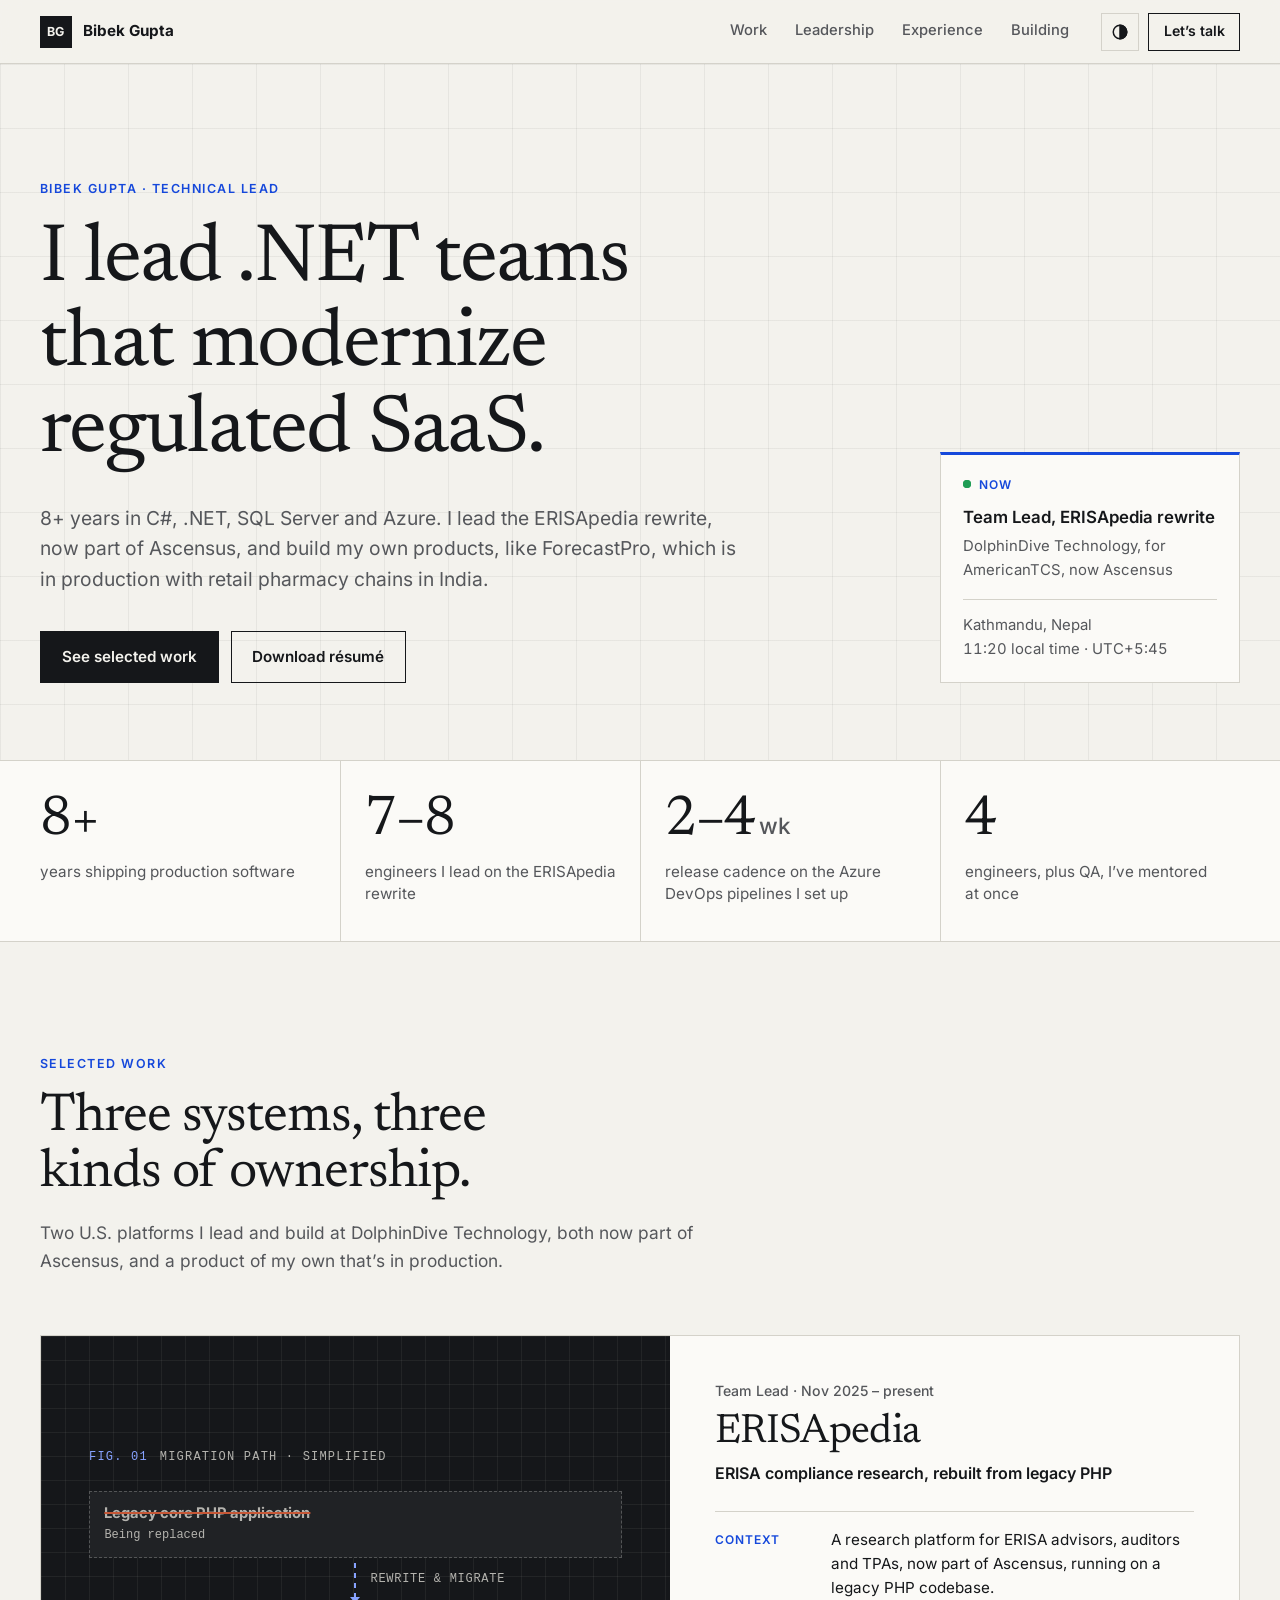
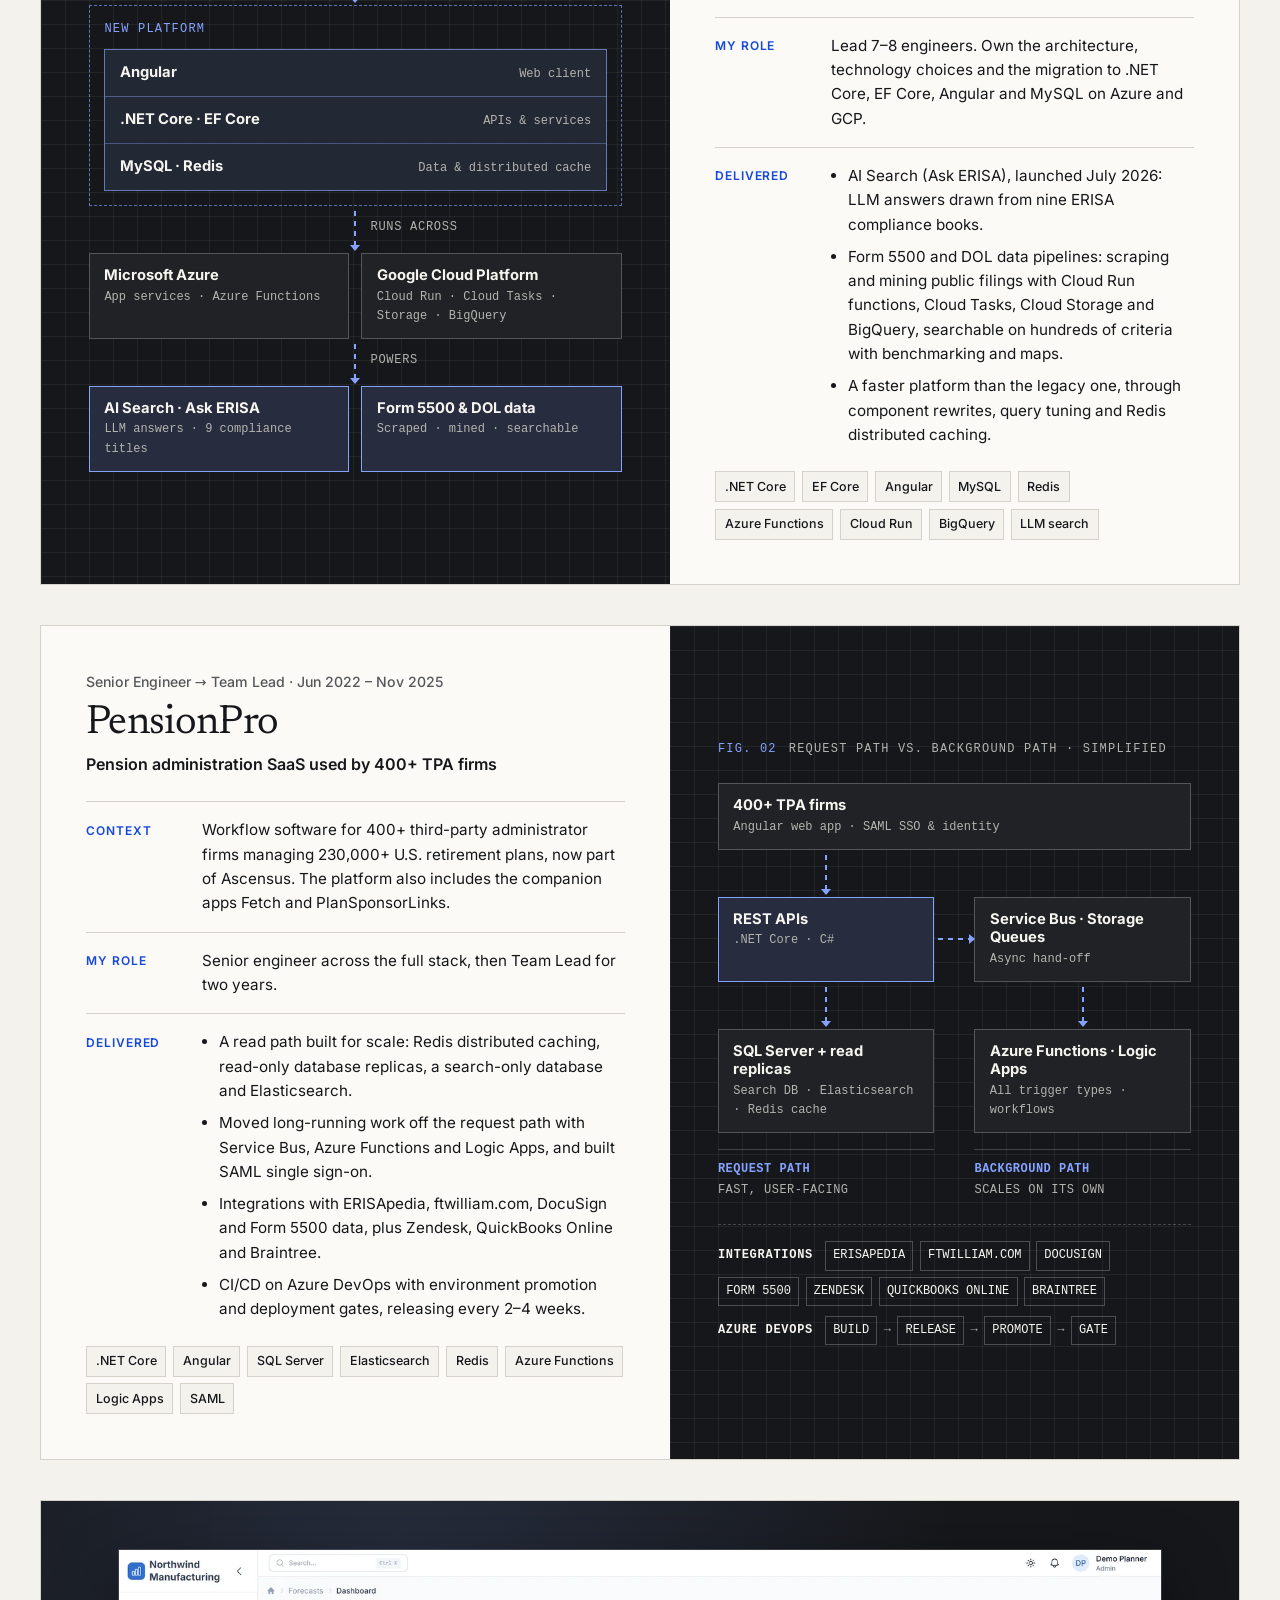
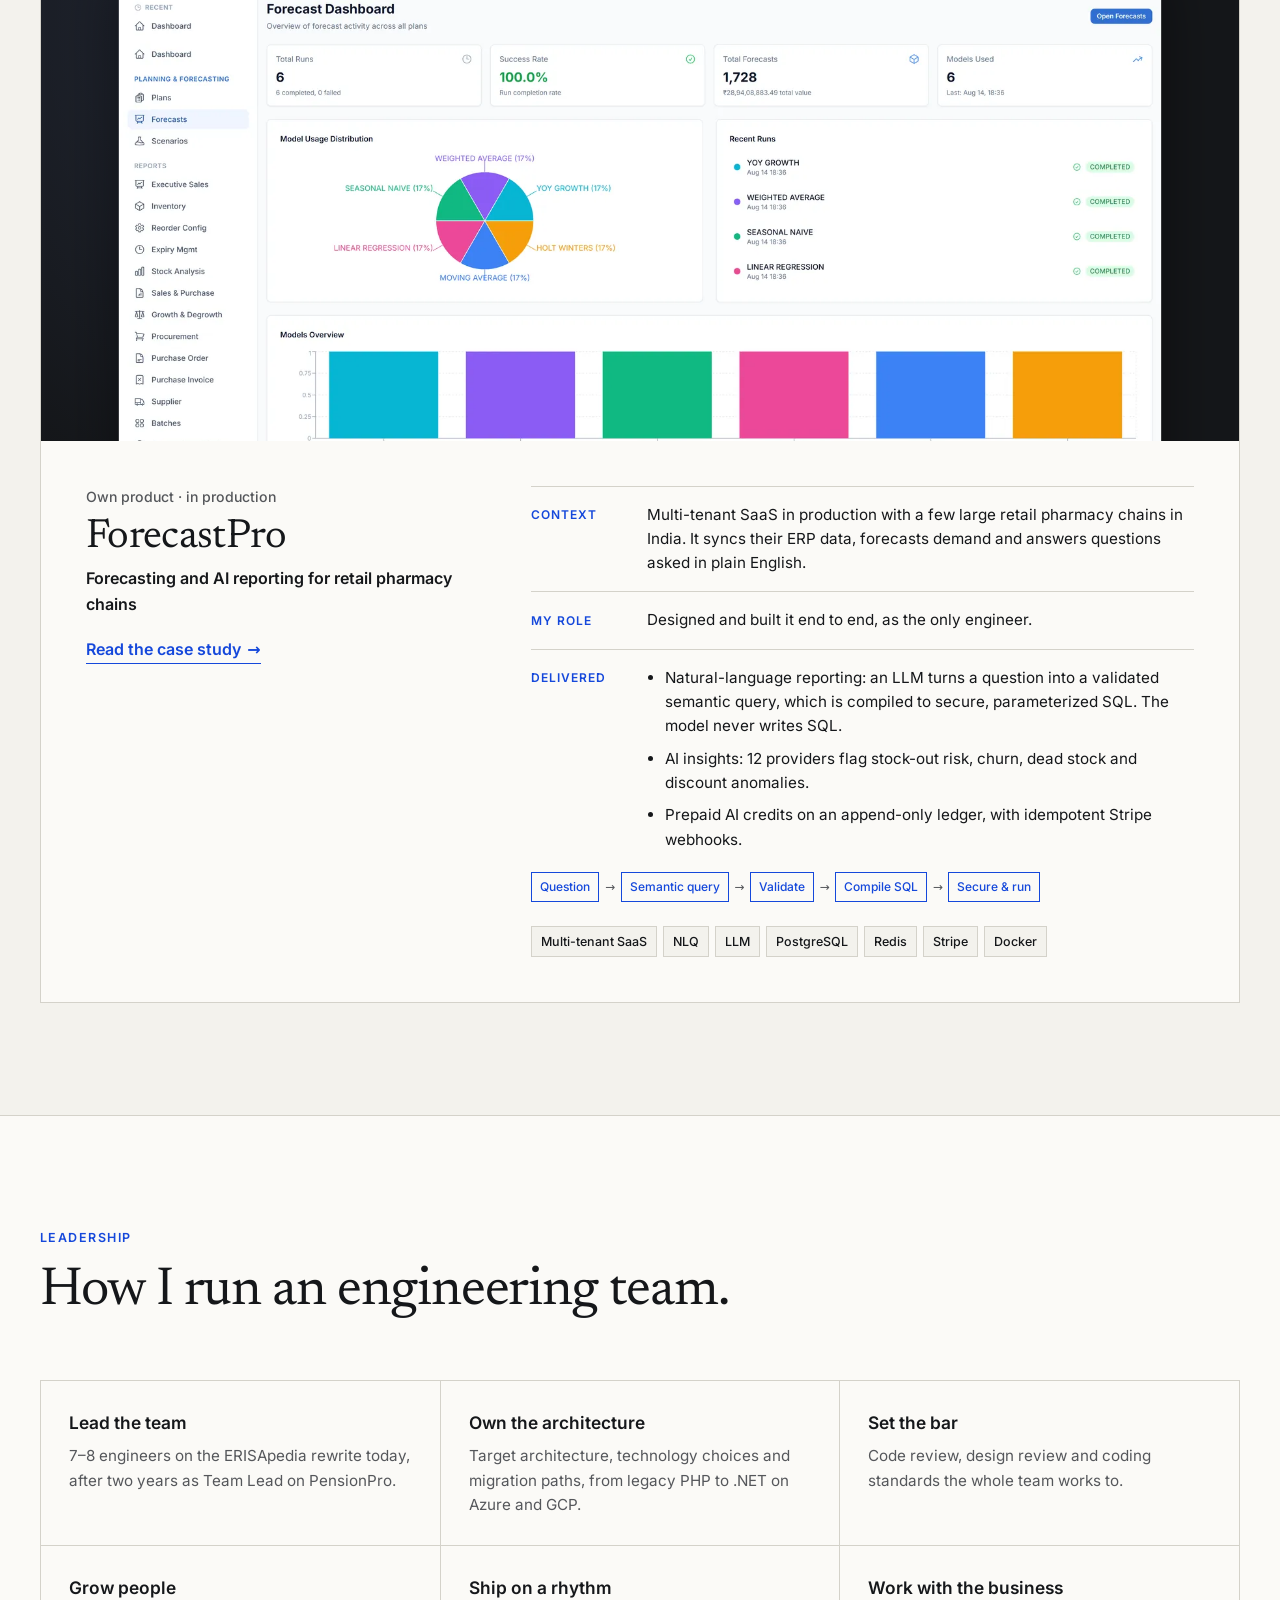
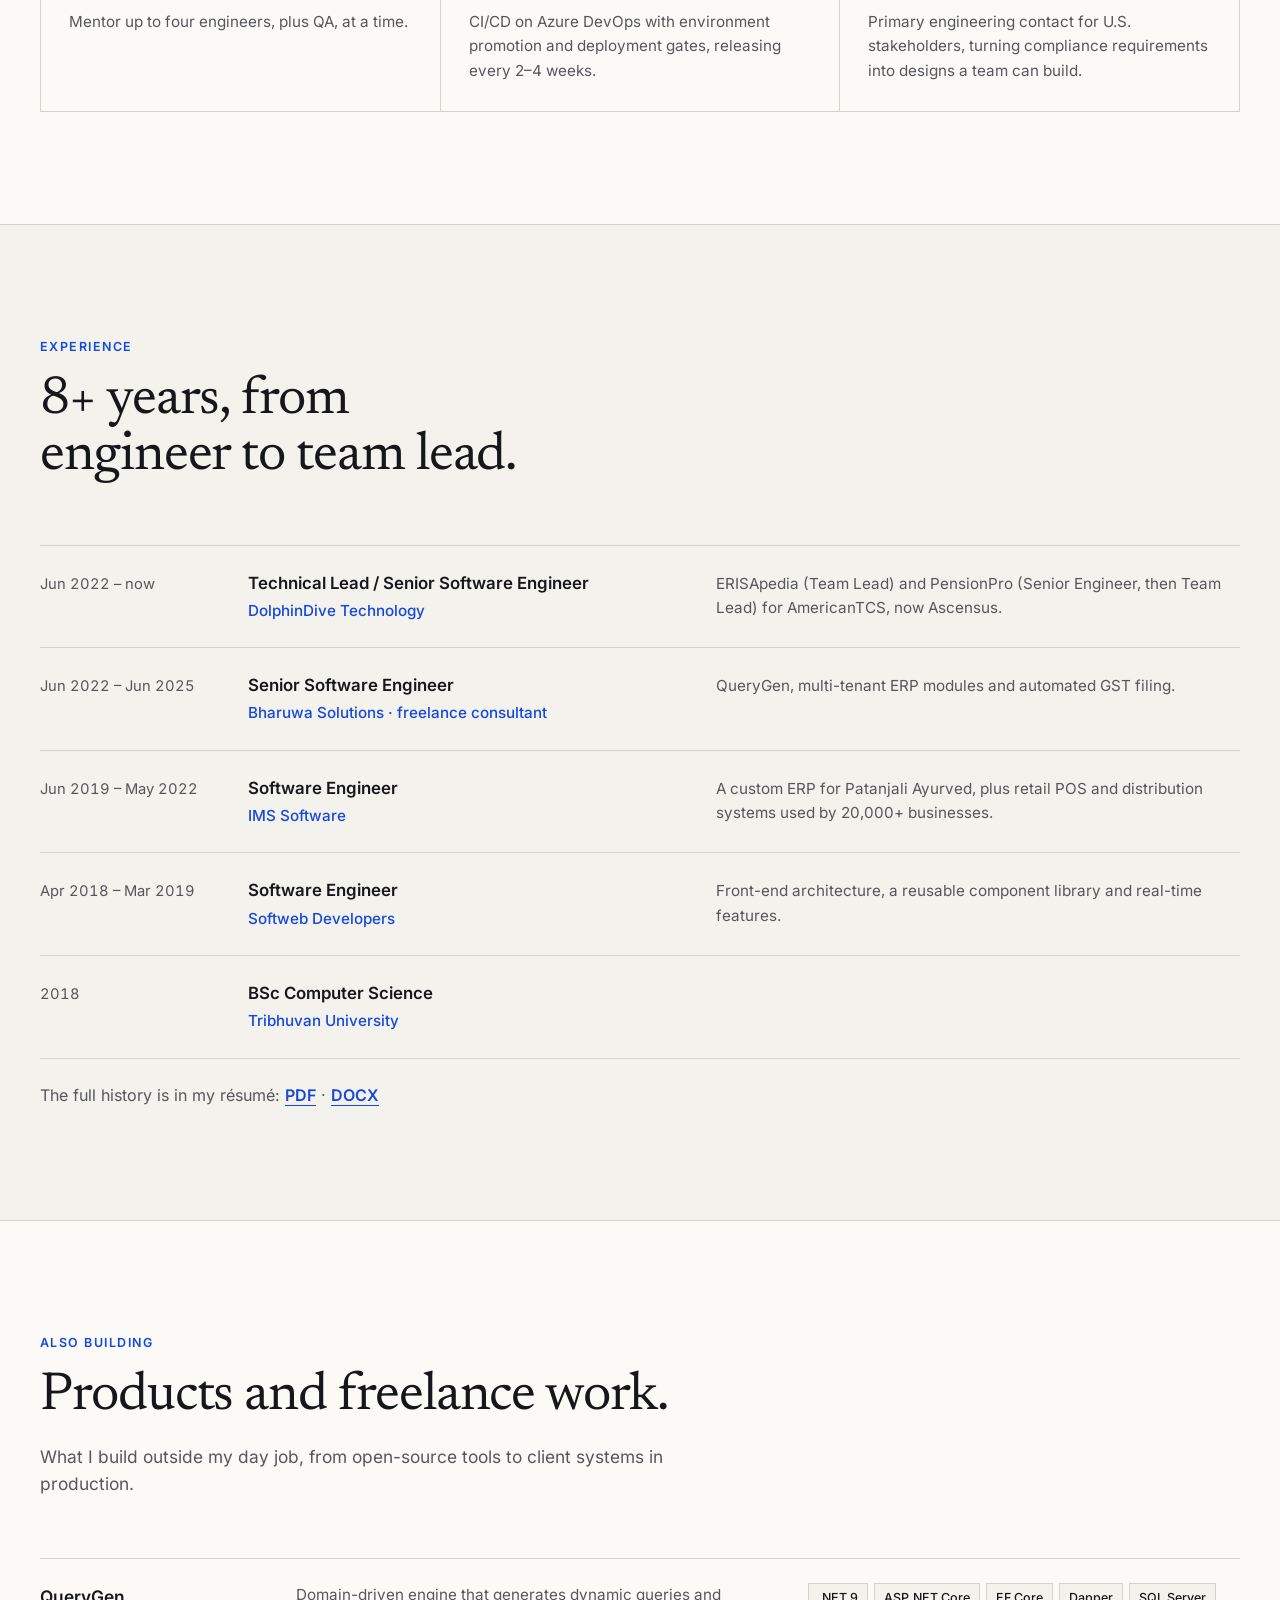
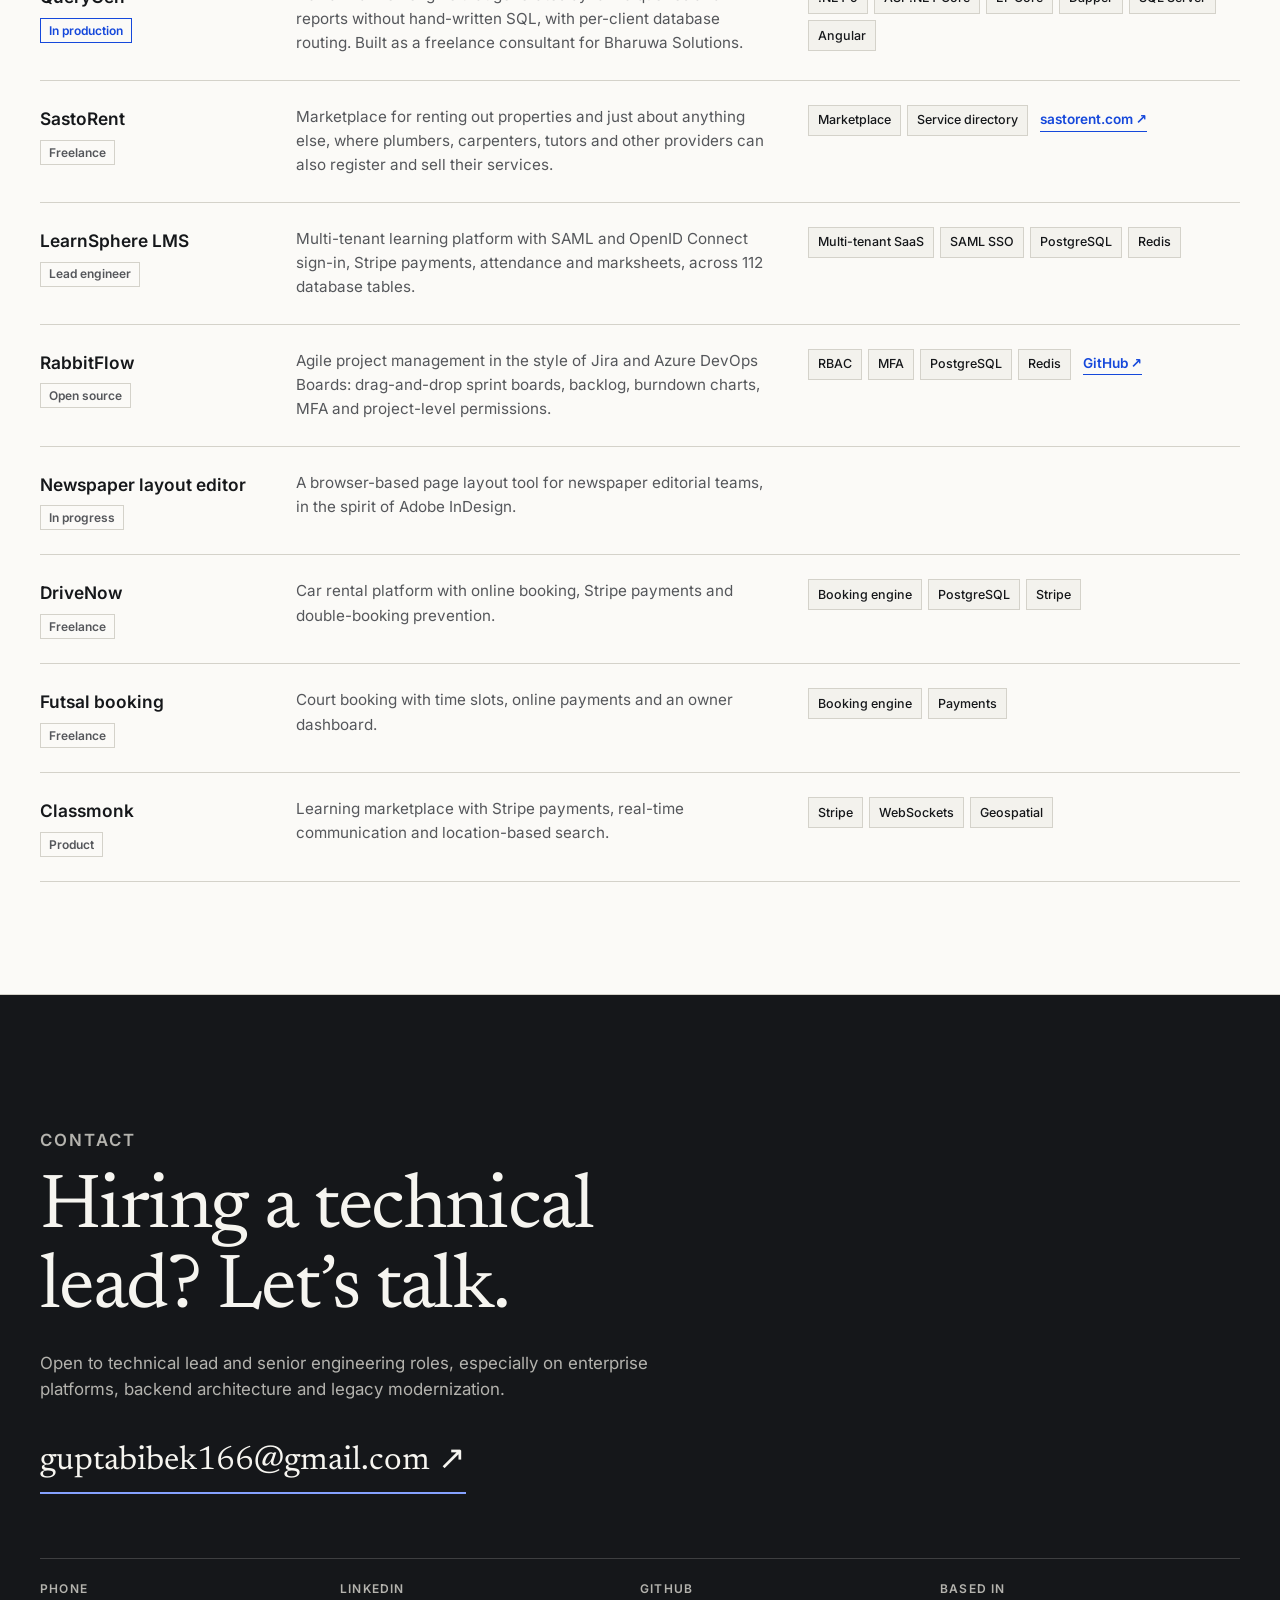
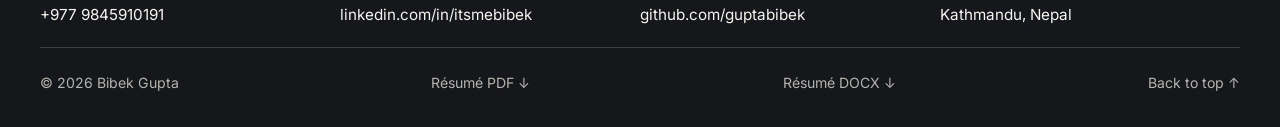
==== index.html @ 9318e05f "Add ERISApedia data pipelines and PensionPro scaling details - ERISApedia: Form 5500 and DOL data sc" ====
<!doctype html>
<html lang="en">
<head>
  <meta charset="utf-8">
  <meta name="viewport" content="width=device-width,initial-scale=1">
  <meta name="theme-color" content="#f3f2ed" media="(prefers-color-scheme: light)">
  <meta name="theme-color" content="#0f1114" media="(prefers-color-scheme: dark)">
  <title>Bibek Gupta — Technical Lead, .NET &amp; Azure</title>
  <meta name="description" content="Bibek Gupta is a technical lead with 8+ years building production SaaS on C#, .NET, SQL Server and Azure. He leads the ERISApedia rewrite, now part of Ascensus, and builds products like ForecastPro.">
  <meta name="author" content="Bibek Gupta">
  <link rel="canonical" href="https://guptabibek.github.io/">
  <meta property="og:title" content="Bibek Gupta — Technical Lead, .NET &amp; Azure">
  <meta property="og:description" content="I lead .NET teams that modernize regulated SaaS. Currently leading the ERISApedia rewrite, now part of Ascensus.">
  <meta property="og:type" content="website">
  <meta property="og:url" content="https://guptabibek.github.io/">
  <meta property="og:image" content="https://guptabibek.github.io/assets/og-image.png">
  <meta property="og:image:width" content="1200">
  <meta property="og:image:height" content="630">
  <meta property="og:image:alt" content="Bibek Gupta — Technical Lead. I lead .NET teams that modernize regulated SaaS.">
  <meta name="twitter:card" content="summary_large_image">
  <link rel="icon" href="./assets/icon.svg" type="image/svg+xml">
  <link rel="apple-touch-icon" href="./assets/apple-icon.png">
  <link rel="preload" href="./assets/fonts/inter-latin-wght-normal.woff2" as="font" type="font/woff2" crossorigin>
  <link rel="preload" href="./assets/fonts/newsreader-latin-wght-normal.woff2" as="font" type="font/woff2" crossorigin>
  <link rel="stylesheet" href="./styles.css">
  <script>document.documentElement.classList.add('js');try{var t=localStorage.getItem('theme');if(t==='dark'||t==='light')document.documentElement.dataset.theme=t}catch(e){}</script>
  <script src="./script.js" defer></script>
  <script type="application/ld+json">{"@context":"https://schema.org","@type":"Person","name":"Bibek Gupta","jobTitle":"Technical Lead | Senior Software Engineer","worksFor":{"@type":"Organization","name":"DolphinDive Technology"},"alumniOf":{"@type":"CollegeOrUniversity","name":"Tribhuvan University"},"address":{"@type":"PostalAddress","addressLocality":"Kathmandu","addressCountry":"NP"},"email":"mailto:guptabibek166@gmail.com","telephone":"+9779845910191","url":"https://guptabibek.github.io/","image":"https://guptabibek.github.io/assets/og-image.png","sameAs":["https://github.com/guptabibek","https://linkedin.com/in/itsmebibek"],"knowsAbout":["C#",".NET","ASP.NET Core","Entity Framework Core","SQL Server","Microsoft Azure","Azure DevOps","Angular","System architecture","Legacy modernization","Multi-tenant SaaS","Technical leadership","LLM integration","Natural language to SQL"]}</script>
</head>
<body>
  <a class="skip-link" href="#main">Skip to content</a>
  <header class="site-header">
    <a class="brand" href="#top" aria-label="Bibek Gupta, home"><span>BG</span><strong>Bibek Gupta</strong></a>
    <nav id="site-nav" aria-label="Primary">
      <a href="#work">Work</a><a href="#leadership">Leadership</a><a href="#experience">Experience</a><a href="#building">Building</a>
    </nav>
    <div class="header-actions">
      <button class="theme-toggle" type="button" aria-label="Dark mode" aria-pressed="false"><svg viewBox="0 0 24 24" fill="none" stroke="currentColor" stroke-width="2" aria-hidden="true"><circle cx="12" cy="12" r="9"/><path d="M12 3a9 9 0 0 1 0 18z" fill="currentColor"/></svg></button>
      <a class="nav-action" href="#contact">Let’s talk</a>
      <button class="menu-toggle" type="button" aria-expanded="false" aria-controls="site-nav">Menu</button>
    </div>
  </header>

  <main id="main">
    <section class="hero grid-bg" id="top" aria-labelledby="hero-title">
      <div class="hero-copy reveal">
        <p class="eyebrow">Bibek Gupta · Technical Lead</p>
        <h1 id="hero-title">I lead .NET teams that modernize regulated SaaS.</h1>
        <p class="hero-lede">8+ years in C#, .NET, SQL Server and Azure. I lead the ERISApedia rewrite, now part of Ascensus, and build my own products, like ForecastPro, which is in production with retail pharmacy chains in India.</p>
        <div class="actions"><a class="button button-primary" href="#work">See selected work</a><a class="button button-quiet" href="./assets/Bibek-Gupta-Resume.pdf" download>Download résumé</a></div>
      </div>
      <aside class="now reveal" aria-label="Current role">
        <p class="now-label"><i class="live-dot" aria-hidden="true"></i>Now</p>
        <p class="now-role">Team Lead, ERISApedia rewrite</p>
        <p class="now-org">DolphinDive Technology, for AmericanTCS, now Ascensus</p>
        <p class="now-time">Kathmandu, Nepal<br><span id="ktm-time">UTC+5:45</span></p>
      </aside>
    </section>

    <section class="proof" aria-label="At a glance">
      <div class="reveal"><p class="proof-value">8+</p><p class="proof-label">years shipping production software</p></div>
      <div class="reveal"><p class="proof-value">7–8</p><p class="proof-label">engineers I lead on the ERISApedia rewrite</p></div>
      <div class="reveal"><p class="proof-value">2–4<small>wk</small></p><p class="proof-label">release cadence on the Azure DevOps pipelines I set up</p></div>
      <div class="reveal"><p class="proof-value">4</p><p class="proof-label">engineers, plus QA, I’ve mentored at once</p></div>
    </section>

    <section class="section" id="work" aria-labelledby="work-title">
      <header class="section-head reveal"><p class="eyebrow">Selected work</p><h2 id="work-title">Three systems, three kinds of ownership.</h2><p>Two U.S. platforms I lead and build at DolphinDive Technology, both now part of Ascensus, and a product of my own that’s in production.</p></header>

      <article class="work reveal" aria-labelledby="erisapedia-title">
        <div class="work-media project-diagram" role="img" aria-label="Simplified diagram: the legacy core PHP application is rewritten as a new platform built on Angular, .NET Core, and MySQL, with Redis caching, running across Microsoft Azure and Google Cloud Platform (Cloud Run, Cloud Tasks, Cloud Storage, BigQuery), and powering AI Search (Ask ERISA) and Form 5500 and DOL data mining.">
          <div class="diagram" aria-hidden="true">
            <p class="diagram-caption"><span>Fig. 01</span>Migration path · simplified</p>
            <div class="node node-legacy"><b>Legacy core PHP application</b><small>Being replaced</small></div>
            <div class="flow"><span>Rewrite &amp; migrate</span></div>
            <div class="node-group">
              <p>New platform</p>
              <div class="layers">
                <div><b>Angular</b><small>Web client</small></div>
                <div><b>.NET Core · EF Core</b><small>APIs &amp; services</small></div>
                <div><b>MySQL · Redis</b><small>Data &amp; distributed cache</small></div>
              </div>
            </div>
            <div class="flow"><span>Runs across</span></div>
            <div class="node-row">
              <div class="node"><b>Microsoft Azure</b><small>App services · Azure Functions</small></div>
              <div class="node"><b>Google Cloud Platform</b><small>Cloud Run · Cloud Tasks · Storage · BigQuery</small></div>
            </div>
            <div class="flow"><span>Powers</span></div>
            <div class="node-row">
              <div class="node node-accent"><b>AI Search · Ask ERISA</b><small>LLM answers · 9 compliance titles</small></div>
              <div class="node node-accent"><b>Form 5500 &amp; DOL data</b><small>Scraped · mined · searchable</small></div>
            </div>
          </div>
        </div>
        <div class="work-copy">
          <p class="work-meta">Team Lead · Nov 2025 – present</p>
          <h3 id="erisapedia-title">ERISApedia</h3>
          <p class="work-sub">ERISA compliance research, rebuilt from legacy PHP</p>
          <dl class="facts">
            <div><dt>Context</dt><dd>A research platform for ERISA advisors, auditors and TPAs, now part of Ascensus, running on a legacy PHP codebase.</dd></div>
            <div><dt>My role</dt><dd>Lead 7–8 engineers. Own the architecture, technology choices and the migration to .NET Core, EF Core, Angular and MySQL on Azure and GCP.</dd></div>
            <div><dt>Delivered</dt><dd><ul><li>AI Search (Ask ERISA), launched July 2026: LLM answers drawn from nine ERISA compliance books.</li><li>Form 5500 and DOL data pipelines: scraping and mining public filings with Cloud Run functions, Cloud Tasks, Cloud Storage and BigQuery, searchable on hundreds of criteria with benchmarking and maps.</li><li>A faster platform than the legacy one, through component rewrites, query tuning and Redis distributed caching.</li></ul></dd></div>
          </dl>
          <div class="tags"><span>.NET Core</span><span>EF Core</span><span>Angular</span><span>MySQL</span><span>Redis</span><span>Azure Functions</span><span>Cloud Run</span><span>BigQuery</span><span>LLM search</span></div>
        </div>
      </article>

      <article class="work work-reverse reveal" aria-labelledby="pensionpro-title">
        <div class="work-media project-diagram" role="img" aria-label="Simplified diagram: 400+ TPA firms use an Angular web app with SAML SSO and identity, backed by .NET Core REST APIs on SQL Server with read-only replicas, a search database, Elasticsearch and Redis caching. Background work is handed off through Azure Service Bus and Storage Queues to Azure Functions and Logic Apps. The platform integrates ERISApedia, ftwilliam.com, DocuSign, Form 5500 data, Zendesk, QuickBooks Online, and Braintree, and ships through Azure DevOps pipelines.">
          <div class="diagram" aria-hidden="true">
            <p class="diagram-caption"><span>Fig. 02</span>Request path vs. background path · simplified</p>
            <div class="node"><b>400+ TPA firms</b><small>Angular web app · SAML SSO &amp; identity</small></div>
            <div class="lanes">
              <div class="flow" style="grid-area:in"></div>
              <div class="node node-accent" style="grid-area:api"><b>REST APIs</b><small>.NET Core · C#</small></div>
              <div class="flow-x" style="grid-area:hand"></div>
              <div class="node" style="grid-area:bus"><b>Service Bus · Storage Queues</b><small>Async hand-off</small></div>
              <div class="flow" style="grid-area:d1"></div>
              <div class="flow" style="grid-area:d2"></div>
              <div class="node" style="grid-area:db"><b>SQL Server + read replicas</b><small>Search DB · Elasticsearch · Redis cache</small></div>
              <div class="node" style="grid-area:work"><b>Azure Functions · Logic Apps</b><small>All trigger types · workflows</small></div>
              <p class="lane-label" style="grid-area:l1"><b>Request path</b>Fast, user-facing</p>
              <p class="lane-label" style="grid-area:l2"><b>Background path</b>Scales on its own</p>
            </div>
            <div class="pipeline"><b>Integrations</b><i>ERISApedia</i><i>ftwilliam.com</i><i>DocuSign</i><i>Form 5500</i><i>Zendesk</i><i>QuickBooks Online</i><i>Braintree</i></div>
            <div class="pipeline"><b>Azure DevOps</b><i>Build</i>→<i>Release</i>→<i>Promote</i>→<i>Gate</i></div>
          </div>
        </div>
        <div class="work-copy">
          <p class="work-meta">Senior Engineer → Team Lead · Jun 2022 – Nov 2025</p>
          <h3 id="pensionpro-title">PensionPro</h3>
          <p class="work-sub">Pension administration SaaS used by 400+ TPA firms</p>
          <dl class="facts">
            <div><dt>Context</dt><dd>Workflow software for 400+ third-party administrator firms managing 230,000+ U.S. retirement plans, now part of Ascensus. The platform also includes the companion apps Fetch and PlanSponsorLinks.</dd></div>
            <div><dt>My role</dt><dd>Senior engineer across the full stack, then Team Lead for two years.</dd></div>
            <div><dt>Delivered</dt><dd><ul><li>A read path built for scale: Redis distributed caching, read-only database replicas, a search-only database and Elasticsearch.</li><li>Moved long-running work off the request path with Service Bus, Azure Functions and Logic Apps, and built SAML single sign-on.</li><li>Integrations with ERISApedia, ftwilliam.com, DocuSign and Form 5500 data, plus Zendesk, QuickBooks Online and Braintree.</li><li>CI/CD on Azure DevOps with environment promotion and deployment gates, releasing every 2–4 weeks.</li></ul></dd></div>
          </dl>
          <div class="tags"><span>.NET Core</span><span>Angular</span><span>SQL Server</span><span>Elasticsearch</span><span>Redis</span><span>Azure Functions</span><span>Logic Apps</span><span>SAML</span></div>
        </div>
      </article>

      <article class="work work-stack reveal" aria-labelledby="forecastpro-title">
        <div class="work-media work-shot"><img src="./assets/projects/forecastpro.webp" srcset="./assets/projects/forecastpro-960.webp 960w, ./assets/projects/forecastpro.webp 1600w" sizes="(max-width: 1240px) 92vw, 1100px" alt="ForecastPro planning dashboard showing forecast success rate, total forecasts and the mix of forecasting models" width="1600" height="900" loading="lazy" decoding="async"></div>
        <div class="work-copy">
          <div class="work-intro">
            <p class="work-meta">Own product · in production</p>
            <h3 id="forecastpro-title">ForecastPro</h3>
            <p class="work-sub">Forecasting and AI reporting for retail pharmacy chains</p>
            <a class="work-link" href="./work/forecastpro/">Read the case study <span aria-hidden="true">→</span></a>
          </div>
          <div class="work-detail">
          <dl class="facts">
            <div><dt>Context</dt><dd>Multi-tenant SaaS in production with a few large retail pharmacy chains in India. It syncs their ERP data, forecasts demand and answers questions asked in plain English.</dd></div>
            <div><dt>My role</dt><dd>Designed and built it end to end, as the only engineer.</dd></div>
            <div><dt>Delivered</dt><dd><ul><li>Natural-language reporting: an LLM turns a question into a validated semantic query, which is compiled to secure, parameterized SQL. The model never writes SQL.</li><li>AI insights: 12 providers flag stock-out risk, churn, dead stock and discount anomalies.</li><li>Prepaid AI credits on an append-only ledger, with idempotent Stripe webhooks.</li></ul></dd></div>
          </dl>
          <p class="nlq" aria-label="How a question becomes a report: question, semantic query, validate, compile SQL, secure and run"><span>Question</span><i aria-hidden="true">→</i><span>Semantic query</span><i aria-hidden="true">→</i><span>Validate</span><i aria-hidden="true">→</i><span>Compile SQL</span><i aria-hidden="true">→</i><span>Secure &amp; run</span></p>
          <div class="tags"><span>Multi-tenant SaaS</span><span>NLQ</span><span>LLM</span><span>PostgreSQL</span><span>Redis</span><span>Stripe</span><span>Docker</span></div>
          </div>
        </div>
      </article>
    </section>

    <section class="section section-alt" id="leadership" aria-labelledby="lead-title">
      <header class="section-head reveal"><p class="eyebrow">Leadership</p><h2 id="lead-title">How I run an engineering team.</h2></header>
      <div class="lead-grid">
        <article class="reveal"><h3>Lead the team</h3><p>7–8 engineers on the ERISApedia rewrite today, after two years as Team Lead on PensionPro.</p></article>
        <article class="reveal"><h3>Own the architecture</h3><p>Target architecture, technology choices and migration paths, from legacy PHP to .NET on Azure and GCP.</p></article>
        <article class="reveal"><h3>Set the bar</h3><p>Code review, design review and coding standards the whole team works to.</p></article>
        <article class="reveal"><h3>Grow people</h3><p>Mentor up to four engineers, plus QA, at a time.</p></article>
        <article class="reveal"><h3>Ship on a rhythm</h3><p>CI/CD on Azure DevOps with environment promotion and deployment gates, releasing every 2–4 weeks.</p></article>
        <article class="reveal"><h3>Work with the business</h3><p>Primary engineering contact for U.S. stakeholders, turning compliance requirements into designs a team can build.</p></article>
      </div>
    </section>

    <section class="section" id="experience" aria-labelledby="xp-title">
      <header class="section-head reveal"><p class="eyebrow">Experience</p><h2 id="xp-title">8+ years, from engineer to team lead.</h2></header>
      <ol class="xp">
        <li class="reveal"><p class="xp-when">Jun 2022 – now</p><div><h3>Technical Lead / Senior Software Engineer</h3><p class="xp-org">DolphinDive Technology</p></div><p class="xp-what">ERISApedia (Team Lead) and PensionPro (Senior Engineer, then Team Lead) for AmericanTCS, now Ascensus.</p></li>
        <li class="reveal"><p class="xp-when">Jun 2022 – Jun 2025</p><div><h3>Senior Software Engineer</h3><p class="xp-org">Bharuwa Solutions · freelance consultant</p></div><p class="xp-what">QueryGen, multi-tenant ERP modules and automated GST filing.</p></li>
        <li class="reveal"><p class="xp-when">Jun 2019 – May 2022</p><div><h3>Software Engineer</h3><p class="xp-org">IMS Software</p></div><p class="xp-what">A custom ERP for Patanjali Ayurved, plus retail POS and distribution systems used by 20,000+ businesses.</p></li>
        <li class="reveal"><p class="xp-when">Apr 2018 – Mar 2019</p><div><h3>Software Engineer</h3><p class="xp-org">Softweb Developers</p></div><p class="xp-what">Front-end architecture, a reusable component library and real-time features.</p></li>
        <li class="reveal"><p class="xp-when">2018</p><div><h3>BSc Computer Science</h3><p class="xp-org">Tribhuvan University</p></div></li>
      </ol>
      <p class="xp-more">The full history is in my résumé: <a href="./assets/Bibek-Gupta-Resume.pdf" download>PDF</a> · <a href="./assets/Bibek-Gupta-Resume.docx" download>DOCX</a></p>
    </section>

    <section class="section section-alt" id="building" aria-labelledby="build-title">
      <header class="section-head reveal"><p class="eyebrow">Also building</p><h2 id="build-title">Products and freelance work.</h2><p>What I build outside my day job, from open-source tools to client systems in production.</p></header>
      <ul class="builds">
        <li class="reveal"><div class="build-name"><h3>QueryGen</h3><p class="status status-live">In production</p></div><p class="build-what">Domain-driven engine that generates dynamic queries and reports without hand-written SQL, with per-client database routing. Built as a freelance consultant for Bharuwa Solutions.</p><div class="tags"><span>.NET 9</span><span>ASP.NET Core</span><span>EF Core</span><span>Dapper</span><span>SQL Server</span><span>Angular</span></div></li>
        <li class="reveal"><div class="build-name"><h3>SastoRent</h3><p class="status">Freelance</p></div><p class="build-what">Marketplace for renting out properties and just about anything else, where plumbers, carpenters, tutors and other providers can also register and sell their services.</p><div class="tags"><span>Marketplace</span><span>Service directory</span><a href="https://sastorent.com" target="_blank" rel="noreferrer">sastorent.com <span aria-hidden="true">↗</span></a></div></li>
        <li class="reveal"><div class="build-name"><h3>LearnSphere LMS</h3><p class="status">Lead engineer</p></div><p class="build-what">Multi-tenant learning platform with SAML and OpenID Connect sign-in, Stripe payments, attendance and marksheets, across 112 database tables.</p><div class="tags"><span>Multi-tenant SaaS</span><span>SAML SSO</span><span>PostgreSQL</span><span>Redis</span></div></li>
        <li class="reveal"><div class="build-name"><h3>RabbitFlow</h3><p class="status">Open source</p></div><p class="build-what">Agile project management in the style of Jira and Azure DevOps Boards: drag-and-drop sprint boards, backlog, burndown charts, MFA and project-level permissions.</p><div class="tags"><span>RBAC</span><span>MFA</span><span>PostgreSQL</span><span>Redis</span><a href="https://github.com/guptabibek/rabbitflow" target="_blank" rel="noreferrer">GitHub <span aria-hidden="true">↗</span></a></div></li>
        <li class="reveal"><div class="build-name"><h3>Newspaper layout editor</h3><p class="status">In progress</p></div><p class="build-what">A browser-based page layout tool for newspaper editorial teams, in the spirit of Adobe InDesign.</p></li>
        <li class="reveal"><div class="build-name"><h3>DriveNow</h3><p class="status">Freelance</p></div><p class="build-what">Car rental platform with online booking, Stripe payments and double-booking prevention.</p><div class="tags"><span>Booking engine</span><span>PostgreSQL</span><span>Stripe</span></div></li>
        <li class="reveal"><div class="build-name"><h3>Futsal booking</h3><p class="status">Freelance</p></div><p class="build-what">Court booking with time slots, online payments and an owner dashboard.</p><div class="tags"><span>Booking engine</span><span>Payments</span></div></li>
        <li class="reveal"><div class="build-name"><h3>Classmonk</h3><p class="status">Product</p></div><p class="build-what">Learning marketplace with Stripe payments, real-time communication and location-based search.</p><div class="tags"><span>Stripe</span><span>WebSockets</span><span>Geospatial</span></div></li>
      </ul>
    </section>
  </main>

  <footer id="contact">
    <div class="footer-lead">
      <p class="eyebrow">Contact</p>
      <h2>Hiring a technical lead? Let’s talk.</h2>
      <p>Open to technical lead and senior engineering roles, especially on enterprise platforms, backend architecture and legacy modernization.</p>
      <a class="footer-email" href="mailto:guptabibek166@gmail.com">guptabibek166@gmail.com <span aria-hidden="true">↗</span></a>
    </div>
    <address>
      <a href="tel:+9779845910191"><span>Phone</span>+977 9845910191</a>
      <a href="https://linkedin.com/in/itsmebibek" target="_blank" rel="noreferrer"><span>LinkedIn</span>linkedin.com/in/itsmebibek</a>
      <a href="https://github.com/guptabibek" target="_blank" rel="noreferrer"><span>GitHub</span>github.com/guptabibek</a>
      <p><span>Based in</span>Kathmandu, Nepal</p>
    </address>
    <div class="footer-bottom"><p>© <span id="year">2026</span> Bibek Gupta</p><a href="./assets/Bibek-Gupta-Resume.pdf" download>Résumé PDF ↓</a><a href="./assets/Bibek-Gupta-Resume.docx" download>Résumé DOCX ↓</a><a href="#top">Back to top ↑</a></div>
  </footer>
</body>
</html>
---- styles.css ----
@charset "UTF-8";

/* Self-hosted variable fonts (SIL OFL, see assets/fonts). Latin subset only. */
@font-face {
  font-family: "Inter Variable";
  font-style: normal;
  font-display: swap;
  font-weight: 100 900;
  src: url("./assets/fonts/inter-latin-wght-normal.woff2") format("woff2");
  unicode-range: U+0000-00FF, U+0131, U+0152-0153, U+02BB-02BC, U+02C6, U+02DA, U+02DC, U+0304, U+0308, U+0329, U+2000-206F, U+20AC, U+2122, U+2191, U+2193, U+2212, U+2215, U+FEFF, U+FFFD;
}

@font-face {
  font-family: "Newsreader Variable";
  font-style: normal;
  font-display: swap;
  font-weight: 200 800;
  src: url("./assets/fonts/newsreader-latin-wght-normal.woff2") format("woff2");
  unicode-range: U+0000-00FF, U+0131, U+0152-0153, U+02BB-02BC, U+02C6, U+02DA, U+02DC, U+0304, U+0308, U+0329, U+2000-206F, U+20AC, U+2122, U+2191, U+2193, U+2212, U+2215, U+FEFF, U+FFFD;
}

:root {
  --canvas: #f3f2ed;
  --paper: #fbfaf7;
  --ink: #15171a;
  --muted: #55575b;
  --line: #d4d2ca;
  --accent: #1548db;
  --accent-ink: #ffffff;
  --deep: #15171a;
  --on-deep: #f6f5f0;
  --on-deep-muted: #b4b3ae;
  --on-deep-line: rgba(246, 245, 240, .18);
  --signal: #86a2ff;
  --live: #1f9d55;
  --down: #b3261e;
  --serif: "Newsreader Variable", Georgia, "Times New Roman", serif;
  --sans: "Inter Variable", ui-sans-serif, system-ui, -apple-system, BlinkMacSystemFont, "Segoe UI", sans-serif;
  --mono: ui-monospace, SFMono-Regular, Menlo, Consolas, monospace;
  --max: 1200px;
  --gutter: max(1.25rem, calc((100vw - var(--max)) / 2));
  color-scheme: light;
}

@media (prefers-color-scheme: dark) {
  :root:not([data-theme="light"]) {
    --canvas: #0f1114;
    --paper: #171a1e;
    --ink: #eceae4;
    --muted: #a9a8a3;
    --line: #2d3137;
    --accent: #86a2ff;
    --accent-ink: #0f1114;
    --deep: #08090b;
    --down: #ff8a80;
    color-scheme: dark;
  }
}

:root[data-theme="dark"] {
  --down: #ff8a80;
  --canvas: #0f1114;
  --paper: #171a1e;
  --ink: #eceae4;
  --muted: #a9a8a3;
  --line: #2d3137;
  --accent: #86a2ff;
  --accent-ink: #0f1114;
  --deep: #08090b;
  color-scheme: dark;
}

* { box-sizing: border-box; }
html { scroll-behavior: smooth; scroll-padding-top: 80px; background: var(--canvas); -webkit-text-size-adjust: 100%; }
body { margin: 0; background: var(--canvas); color: var(--ink); font-family: var(--sans); font-size: 1rem; line-height: 1.6; transition: background .3s ease, color .3s ease; }
a { color: inherit; text-decoration: none; }
img { display: block; max-width: 100%; height: auto; }
h1, h2, h3, h4, p, dl, dd { margin: 0; }
h1, h2 { font-family: var(--serif); font-weight: 400; letter-spacing: -.02em; line-height: 1.04; text-wrap: balance; }
h3 { text-wrap: balance; }
button, a { -webkit-tap-highlight-color: transparent; }
:focus-visible { outline: 3px solid var(--accent); outline-offset: 3px; }
.skip-link { position: fixed; left: 1rem; top: -5rem; z-index: 99; padding: .75rem 1rem; background: var(--ink); color: var(--canvas); }
.skip-link:focus { top: 1rem; }
.eyebrow { color: var(--accent); font-size: .78rem; font-weight: 600; letter-spacing: .12em; text-transform: uppercase; }

/* Header */
.site-header { position: sticky; top: 0; z-index: 30; display: flex; align-items: center; gap: 2rem; min-height: 64px; padding: 0 var(--gutter); border-bottom: 1px solid var(--line); background: color-mix(in srgb, var(--canvas) 90%, transparent); backdrop-filter: saturate(1.4) blur(14px); }
.brand { display: flex; align-items: center; gap: .7rem; margin-right: auto; font-size: .95rem; font-weight: 600; }
.brand span { display: grid; width: 32px; height: 32px; place-items: center; background: var(--ink); color: var(--canvas); font-size: .78rem; font-weight: 700; letter-spacing: .02em; transition: background .2s ease; }
.brand:hover span { background: var(--accent); color: var(--accent-ink); }
#site-nav { display: flex; gap: 1.75rem; font-size: .92rem; font-weight: 500; }
#site-nav a { padding: .25rem 0; border-bottom: 1px solid transparent; color: var(--muted); transition: color .2s ease, border-color .2s ease; }
#site-nav a:hover { border-color: var(--accent); color: var(--ink); }
.header-actions { display: flex; align-items: center; gap: .6rem; }
.nav-action, .menu-toggle { display: inline-flex; align-items: center; min-height: 38px; padding: 0 .9rem; border: 1px solid var(--ink); background: transparent; color: var(--ink); font: inherit; font-size: .88rem; font-weight: 600; cursor: pointer; transition: background .2s ease, color .2s ease; }
.nav-action:hover, .menu-toggle:hover { background: var(--ink); color: var(--canvas); }
.menu-toggle { display: none; }
.theme-toggle { display: grid; width: 38px; height: 38px; padding: 0; place-items: center; border: 1px solid var(--line); background: transparent; color: var(--ink); cursor: pointer; transition: border-color .2s ease; }
.theme-toggle:hover { border-color: var(--ink); }
.theme-toggle svg { width: 18px; height: 18px; transition: transform .5s cubic-bezier(.2,.8,.2,1); }
.theme-toggle[aria-pressed="true"] svg { transform: rotate(180deg); }

/* Hero */
.grid-bg { background-image: linear-gradient(to right, color-mix(in srgb, var(--ink) 6%, transparent) 1px, transparent 1px), linear-gradient(to bottom, color-mix(in srgb, var(--ink) 6%, transparent) 1px, transparent 1px); background-size: 4rem 4rem; }
.hero { display: grid; grid-template-columns: minmax(0, 1fr) 300px; gap: 4rem; align-items: end; padding: clamp(4rem, 9vw, 7.5rem) var(--gutter) clamp(3rem, 6vw, 5rem); border-bottom: 1px solid var(--line); }
.hero h1 { max-width: 17ch; margin-top: 1.25rem; font-size: clamp(2.75rem, 6.4vw, 5.6rem); }
.hero-lede { max-width: 58ch; margin-top: 1.75rem; color: var(--muted); font-size: clamp(1.05rem, 1.5vw, 1.2rem); }
.actions { display: flex; flex-wrap: wrap; gap: .75rem; margin-top: 2.25rem; }
.button { display: inline-flex; align-items: center; justify-content: center; gap: .5rem; min-height: 48px; padding: .8rem 1.3rem; border: 1px solid var(--ink); font-size: .95rem; font-weight: 600; transition: background .2s ease, color .2s ease, border-color .2s ease; }
.button-primary { background: var(--ink); color: var(--canvas); }
.button-primary:hover { border-color: var(--accent); background: var(--accent); color: var(--accent-ink); }
.button-quiet:hover { background: var(--ink); color: var(--canvas); }
.now { padding: 1.25rem 1.35rem; border: 1px solid var(--line); border-top: 3px solid var(--accent); background: var(--paper); font-size: .93rem; }
.now-label { display: flex; align-items: center; gap: .5rem; color: var(--accent); font-size: .75rem; font-weight: 600; letter-spacing: .12em; text-transform: uppercase; }
.live-dot { position: relative; width: 8px; height: 8px; border-radius: 50%; background: var(--live); }
.live-dot::after { content: ""; position: absolute; inset: 0; border-radius: 50%; background: inherit; animation: pulse 2s ease-out infinite; }
.now-role { margin-top: .6rem; font-size: 1.05rem; font-weight: 600; }
.now-org { margin-top: .3rem; color: var(--muted); }
.now-time { margin-top: 1rem; padding-top: .9rem; border-top: 1px solid var(--line); color: var(--muted); font-variant-numeric: tabular-nums; }

/* Proof strip */
.proof { display: grid; grid-template-columns: repeat(4, 1fr); padding: 0 var(--gutter); border-bottom: 1px solid var(--line); background: var(--paper); }
.proof > div { padding: 2rem 1.5rem 2.25rem; border-left: 1px solid var(--line); }
.proof > div:first-child { padding-left: 0; border-left: 0; }
.proof-value { font-family: var(--serif); font-size: clamp(2.4rem, 4.4vw, 3.6rem); line-height: 1; letter-spacing: -.02em; }
.proof-value small { margin-left: .2em; color: var(--muted); font-family: var(--sans); font-size: .4em; font-weight: 500; letter-spacing: 0; }
.proof-label { max-width: 26ch; margin-top: .75rem; color: var(--muted); font-size: .95rem; line-height: 1.45; }

/* Sections */
.section { padding: clamp(4.5rem, 9vw, 7rem) var(--gutter); border-bottom: 1px solid var(--line); }
.section-alt { background: var(--paper); }
.section-head { max-width: 760px; margin-bottom: clamp(2.5rem, 5vw, 3.75rem); }
.section-head h2 { margin-top: 1rem; font-size: clamp(2.1rem, 4.2vw, 3.4rem); }
.section-head > p:not(.eyebrow) { max-width: 62ch; margin-top: 1.1rem; color: var(--muted); font-size: 1.08rem; }

/* Selected work */
.work { display: grid; grid-template-columns: 1.05fr .95fr; border: 1px solid var(--line); background: var(--paper); }
.work + .work { margin-top: 2.5rem; }
.work-reverse .work-media { order: 2; }
.work-media { min-height: 460px; overflow: hidden; background: var(--deep); }
.work-shot { display: flex; align-items: center; justify-content: center; padding: clamp(1.25rem, 3vw, 2.5rem); background-image: radial-gradient(circle at 30% 20%, rgba(134, 162, 255, .16), transparent 60%); }
.work-shot img { width: 100%; border: 1px solid rgba(246, 245, 240, .14); box-shadow: 0 24px 60px rgba(0, 0, 0, .45); }
.work-copy { display: flex; flex-direction: column; padding: clamp(1.75rem, 3.5vw, 3rem); }
.work-stack { grid-template-columns: 1fr; }
.work-stack .work-shot { max-height: 540px; align-items: flex-start; padding: clamp(1.25rem, 4vw, 3rem) clamp(1.25rem, 6vw, 5rem) 0; }
.work-stack .work-shot img { border-bottom: 0; }
.work-stack .work-copy { display: grid; grid-template-columns: minmax(0, .75fr) minmax(0, 1.25fr); gap: 3rem; }
.work-stack .facts { margin-top: 0; }
.work-meta { color: var(--muted); font-size: .88rem; font-weight: 500; }
.work-copy h3 { margin-top: .5rem; font-family: var(--serif); font-size: clamp(2rem, 3.2vw, 2.8rem); font-weight: 400; line-height: 1.05; letter-spacing: -.015em; }
.work-sub { margin-top: .45rem; font-weight: 600; }
.facts { display: grid; gap: 1rem; margin-top: 1.5rem; }
.facts > div { display: grid; grid-template-columns: 6.25rem minmax(0, 1fr); gap: 1rem; padding-top: 1rem; border-top: 1px solid var(--line); }
.facts dt { padding-top: .15rem; color: var(--accent); font-size: .75rem; font-weight: 600; letter-spacing: .08em; text-transform: uppercase; }
.facts dd { font-size: .95rem; }
.facts ul { display: flex; flex-direction: column; gap: .5rem; margin: 0; padding-left: 1.1rem; }
.tags { display: flex; flex-wrap: wrap; align-items: center; gap: .4rem; margin-top: 1.5rem; }
.tags > span { padding: .28rem .55rem; border: 1px solid var(--line); background: var(--canvas); font-size: .78rem; font-weight: 500; }
.tags a { margin-left: .35rem; color: var(--accent); font-size: .85rem; font-weight: 600; border-bottom: 1px solid currentColor; }
.nlq { display: flex; flex-wrap: wrap; align-items: center; gap: .35rem; margin-top: 1.25rem; font-size: .75rem; font-weight: 500; }
.nlq span { padding: .28rem .5rem; border: 1px solid var(--accent); color: var(--accent); }
.nlq i { color: var(--muted); font-style: normal; }

/* Architecture diagrams */
.project-diagram { display: flex; color: var(--on-deep); background-color: var(--deep); background-image: linear-gradient(to right, rgba(246, 245, 240, .06) 1px, transparent 1px), linear-gradient(to bottom, rgba(246, 245, 240, .06) 1px, transparent 1px); background-size: 24px 24px; }
.diagram { display: flex; flex-direction: column; justify-content: center; width: 100%; padding: clamp(1.5rem, 4vw, 3rem); }
.diagram-caption { margin-bottom: 1.5rem; color: var(--on-deep-muted); font-family: var(--mono); font-size: .75rem; letter-spacing: .1em; text-transform: uppercase; }
.diagram-caption span { margin-right: .75rem; color: var(--signal); }
.node { display: flex; flex-direction: column; gap: .2rem; padding: .75rem .9rem; border: 1px solid rgba(246, 245, 240, .24); background: color-mix(in srgb, var(--on-deep) 5%, var(--deep)); }
.node b { font-size: .92rem; line-height: 1.25; }
.node small, .layers small { color: var(--on-deep-muted); font-family: var(--mono); font-size: .75rem; }
.node-legacy { border-style: dashed; color: var(--on-deep-muted); }
.node-legacy b { text-decoration: line-through; text-decoration-color: #c65736; text-decoration-thickness: 2px; }
.node-accent { border-color: var(--signal); background: color-mix(in srgb, var(--signal) 16%, var(--deep)); }
.node-group { padding: .9rem; border: 1px dashed color-mix(in srgb, var(--signal) 65%, transparent); }
.node-group > p { margin-bottom: .6rem; color: var(--signal); font-family: var(--mono); font-size: .75rem; letter-spacing: .1em; text-transform: uppercase; }
.layers { display: grid; gap: 1px; border: 1px solid color-mix(in srgb, var(--signal) 45%, transparent); background: color-mix(in srgb, var(--signal) 45%, transparent); }
.layers > div { display: flex; align-items: baseline; justify-content: space-between; gap: 1rem; padding: .7rem .9rem; background: color-mix(in srgb, var(--signal) 12%, var(--deep)); }
.layers b { font-size: .92rem; }
.node-row { display: grid; grid-template-columns: 1fr 1fr; gap: .75rem; }
.node-row.node-row-3 { grid-template-columns: repeat(3, 1fr); }
.flow { position: relative; width: 2px; height: 34px; margin: .3rem auto .5rem; background: repeating-linear-gradient(to bottom, var(--signal) 0 5px, transparent 5px 10px); background-size: 2px 10px; animation: flow-y .9s linear infinite; }
.flow::after { content: ""; position: absolute; bottom: -6px; left: 50%; border-top: 6px solid var(--signal); border-right: 5px solid transparent; border-left: 5px solid transparent; transform: translateX(-50%); }
.flow span { position: absolute; top: 50%; left: 16px; color: var(--on-deep-muted); font-family: var(--mono); font-size: .75rem; letter-spacing: .06em; text-transform: uppercase; white-space: nowrap; transform: translateY(-50%); }
.flow-x { position: relative; align-self: center; height: 2px; margin: 0 .35rem 0 .2rem; background: repeating-linear-gradient(to right, var(--signal) 0 5px, transparent 5px 10px); background-size: 10px 2px; animation: flow-x .9s linear infinite; }
.flow-x::after { content: ""; position: absolute; top: 50%; right: -6px; border-top: 5px solid transparent; border-bottom: 5px solid transparent; border-left: 6px solid var(--signal); transform: translateY(-50%); }
.lanes { display: grid; grid-template-columns: 1fr 2.5rem 1fr; grid-template-areas: "in . ." "api hand bus" "d1 . d2" "db . work" "l1 . l2"; }
.lane-label { margin-top: 1rem; padding-top: .6rem; border-top: 1px solid rgba(246, 245, 240, .2); color: var(--on-deep-muted); font-family: var(--mono); font-size: .75rem; letter-spacing: .04em; text-transform: uppercase; }
.lane-label b { display: block; margin-bottom: .15rem; color: var(--signal); }
.pipeline { display: flex; flex-wrap: wrap; align-items: center; gap: .4rem; margin-top: 1.5rem; padding-top: 1rem; border-top: 1px dashed rgba(246, 245, 240, .22); color: var(--on-deep-muted); font-family: var(--mono); font-size: .75rem; text-transform: uppercase; }
.pipeline + .pipeline { margin-top: .6rem; padding-top: 0; border-top: 0; }
.pipeline b { margin-right: .35rem; color: var(--on-deep); letter-spacing: .06em; }
.pipeline i { padding: .25rem .45rem; border: 1px solid rgba(246, 245, 240, .24); color: var(--on-deep); font-style: normal; }

/* Leadership */
.lead-grid { display: grid; grid-template-columns: repeat(3, 1fr); border-top: 1px solid var(--line); border-left: 1px solid var(--line); }
.lead-grid article { padding: 1.75rem; border-right: 1px solid var(--line); border-bottom: 1px solid var(--line); }
.lead-grid h3 { font-size: 1.08rem; font-weight: 600; }
.lead-grid p { margin-top: .5rem; color: var(--muted); font-size: .95rem; }

/* Experience */
.xp { margin: 0; padding: 0; border-top: 1px solid var(--line); list-style: none; }
.xp li { display: grid; grid-template-columns: 11rem minmax(0, 1fr) minmax(0, 1.2fr); gap: 2rem; align-items: baseline; padding: 1.5rem 0; border-bottom: 1px solid var(--line); }
.xp-when { color: var(--muted); font-size: .92rem; font-variant-numeric: tabular-nums; }
.xp h3 { font-size: 1.05rem; font-weight: 600; }
.xp-org { margin-top: .15rem; color: var(--accent); font-size: .95rem; font-weight: 500; }
.xp-what { color: var(--muted); font-size: .95rem; }
.xp-more { margin-top: 1.5rem; color: var(--muted); }
.xp-more a { color: var(--accent); font-weight: 600; border-bottom: 1px solid currentColor; }

/* Also building */
.builds { margin: 0; padding: 0; border-top: 1px solid var(--line); list-style: none; }
.builds li { display: grid; grid-template-columns: 14rem minmax(0, 1fr) minmax(0, .9fr); gap: 2rem; align-items: start; padding: 1.5rem 0; border-bottom: 1px solid var(--line); }
.builds h3 { font-size: 1.08rem; font-weight: 600; }
.build-what { color: var(--muted); font-size: .95rem; }
.builds .tags { margin-top: 0; }
.status { display: inline-block; margin-top: .45rem; padding: .12rem .5rem; border: 1px solid var(--line); color: var(--muted); font-size: .75rem; font-weight: 600; }
.status-live { border-color: var(--accent); color: var(--accent); }

/* Footer */
footer { padding: clamp(4.5rem, 9vw, 7rem) var(--gutter) 2rem; background: var(--deep); color: var(--on-deep); }
footer .eyebrow { color: var(--signal); }
.footer-lead h2 { max-width: 16ch; margin-top: 1rem; font-size: clamp(2.6rem, 6vw, 5rem); }
.footer-lead > p { max-width: 60ch; margin-top: 1.25rem; color: var(--on-deep-muted); font-size: 1.05rem; }
.footer-email { display: inline-flex; gap: .5rem; margin-top: 2rem; padding-bottom: .2rem; border-bottom: 2px solid var(--signal); font-family: var(--serif); font-size: clamp(1.35rem, 2.6vw, 2.1rem); overflow-wrap: anywhere; }
.footer-email:hover { color: var(--signal); }
footer address { display: grid; grid-template-columns: repeat(4, 1fr); margin-top: 4rem; border-top: 1px solid var(--on-deep-line); border-bottom: 1px solid var(--on-deep-line); font-style: normal; }
footer address > * { display: flex; flex-direction: column; gap: .3rem; padding: 1.25rem 1.25rem 1.25rem 0; font-size: .95rem; overflow-wrap: anywhere; }
footer address a:hover { color: var(--signal); }
footer address span { color: var(--on-deep-muted); font-size: .75rem; font-weight: 600; letter-spacing: .1em; text-transform: uppercase; }
.footer-bottom { display: flex; flex-wrap: wrap; justify-content: space-between; gap: 1rem; padding-top: 1.5rem; color: var(--on-deep-muted); font-size: .88rem; }
.footer-bottom a:hover { color: var(--signal); }

/* Case study */
.work-link { display: inline-flex; align-self: flex-start; gap: .4rem; margin-top: 1.25rem; border-bottom: 1px solid currentColor; color: var(--accent); font-weight: 600; }
.case-hero { padding: clamp(3rem, 7vw, 5.5rem) var(--gutter) clamp(2.5rem, 5vw, 3.5rem); border-bottom: 1px solid var(--line); }
.back { display: inline-flex; align-items: center; gap: .45rem; margin-bottom: 2rem; color: var(--muted); font-size: .92rem; font-weight: 500; }
.back:hover { color: var(--ink); }
.case-hero h1 { max-width: 19ch; margin-top: 1.1rem; font-size: clamp(2.5rem, 5.4vw, 4.6rem); }
.case-lede { max-width: 62ch; margin-top: 1.5rem; color: var(--muted); font-size: clamp(1.05rem, 1.5vw, 1.2rem); }
.case-facts { display: grid; grid-template-columns: repeat(4, minmax(0, 1fr)); gap: 1.5rem; margin-top: 2.5rem; padding-top: 1.25rem; border-top: 1px solid var(--line); }
.case-facts dt { color: var(--accent); font-size: .75rem; font-weight: 600; letter-spacing: .08em; text-transform: uppercase; }
.case-facts dd { margin-top: .35rem; font-size: .95rem; }
.case-shot { margin: 0; padding: clamp(1.5rem, 4vw, 3rem) var(--gutter); background-color: var(--deep); background-image: radial-gradient(circle at 30% 20%, rgba(134, 162, 255, .16), transparent 60%); }
.case-shot img { width: 100%; max-width: 1100px; margin: 0 auto; border: 1px solid rgba(246, 245, 240, .14); box-shadow: 0 24px 60px rgba(0, 0, 0, .45); }
.case-shot figcaption { max-width: 1100px; margin: 1rem auto 0; color: var(--on-deep-muted); font-size: .88rem; }
.case-body { padding: clamp(3.5rem, 8vw, 6rem) var(--gutter); }
.case-body > section, .case-next { max-width: 760px; margin-right: auto; margin-left: auto; }
.case-body > section + section { margin-top: clamp(3rem, 6vw, 4.5rem); }
.case-body h2 { font-size: clamp(1.9rem, 3.4vw, 2.6rem); }
.case-body section > p { margin-top: 1rem; font-size: 1.06rem; line-height: 1.7; }
.case-list { display: flex; flex-direction: column; gap: .8rem; margin: 1.25rem 0 0; padding-left: 1.2rem; font-size: 1.02rem; }
.case-list b { font-weight: 600; }
.decision { margin-top: 2rem; padding: clamp(1.25rem, 3vw, 1.75rem); border: 1px solid var(--line); border-top: 3px solid var(--accent); background: var(--paper); }
.decision-index { color: var(--accent); font-size: .75rem; font-weight: 600; letter-spacing: .1em; text-transform: uppercase; }
.decision h3 { margin-top: .4rem; font-family: var(--serif); font-size: clamp(1.4rem, 2.4vw, 1.75rem); font-weight: 400; line-height: 1.2; }
.decision dl { display: grid; gap: .9rem; margin-top: 1.1rem; }
.decision dl > div { display: grid; grid-template-columns: 6.5rem minmax(0, 1fr); gap: 1rem; padding-top: .9rem; border-top: 1px solid var(--line); }
.decision dt { padding-top: .15rem; color: var(--muted); font-size: .75rem; font-weight: 600; letter-spacing: .08em; text-transform: uppercase; }
.decision dd { font-size: .98rem; }
.case-figure { margin: 1.25rem 0 0; overflow-x: auto; }
.case-figure .project-diagram { border: 1px solid var(--line); }
.case-figure figcaption { margin-top: .75rem; color: var(--muted); font-size: .88rem; }
.change-table { width: 100%; min-width: 520px; border: 1px solid var(--line); border-collapse: collapse; background: var(--paper); font-variant-numeric: tabular-nums; }
.change-table caption { padding-bottom: .6rem; color: var(--muted); font-size: .88rem; text-align: left; caption-side: top; }
.change-table th, .change-table td { padding: .7rem .9rem; border-bottom: 1px solid var(--line); font-size: .95rem; text-align: right; }
.change-table th[scope="row"], .change-table thead th:first-child { font-weight: 600; text-align: left; }
.change-table thead th { color: var(--muted); font-size: .75rem; font-weight: 600; letter-spacing: .06em; text-transform: uppercase; }
.change-table tbody tr:last-child > * { border-bottom: 0; }
.down { color: var(--down); font-weight: 600; }
.case-quote { margin: 1.5rem 0 0; padding: 1.5rem 1.75rem; border-left: 3px solid var(--accent); background: var(--paper); }
.case-quote p:first-child { font-family: var(--serif); font-size: clamp(1.3rem, 2.2vw, 1.6rem); line-height: 1.35; }
.quote-source { margin-top: .9rem; color: var(--muted); font-size: .88rem; }
.case-next { display: flex; flex-wrap: wrap; gap: .75rem; margin-top: clamp(3rem, 6vw, 4.5rem); padding-top: 2rem; border-top: 1px solid var(--line); }

/* Motion */
.hero .reveal { animation: enter .65s ease both; }
.hero .now { animation-delay: .12s; }
.reveal-pending { opacity: 0; transform: translateY(24px); transition: opacity .7s ease, transform .7s cubic-bezier(.2,.8,.2,1); }
.reveal-pending.is-visible { opacity: 1; transform: none; }

@keyframes enter {
  from { opacity: 0; transform: translateY(16px); }
  to { opacity: 1; transform: none; }
}
@keyframes flow-y { to { background-position: 0 10px; } }
@keyframes flow-x { to { background-position: 10px 0; } }
@keyframes pulse {
  from { opacity: .6; transform: scale(1); }
  to { opacity: 0; transform: scale(2.8); }
}

@media (max-width: 1024px) {
  .hero { grid-template-columns: 1fr; gap: 3rem; }
  .now { max-width: 440px; }
  .work { grid-template-columns: 1fr; }
  .work-stack .work-copy { grid-template-columns: 1fr; gap: 1.5rem; }
  .work-stack .work-shot { max-height: none; padding-bottom: clamp(1.25rem, 4vw, 3rem); }
  .work-reverse .work-media { order: 0; }
  .work-media { min-height: 0; }
  .lead-grid { grid-template-columns: repeat(2, 1fr); }
  .xp li { grid-template-columns: 10rem minmax(0, 1fr); gap: .35rem 2rem; }
  .xp-what { grid-column: 2; }
  .builds li { grid-template-columns: 12rem minmax(0, 1fr); gap: .75rem 2rem; }
  .builds .tags { grid-column: 2; }
}

@media (max-width: 860px) {
  .site-header { flex-wrap: wrap; gap: .75rem 1rem; }
  /* Without JS the links wrap to a second row; with JS they collapse behind the Menu button. */
  #site-nav { order: 3; width: 100%; gap: 1.25rem; padding-bottom: .75rem; overflow-x: auto; }
  .js #site-nav { position: absolute; top: 100%; right: 0; left: 0; display: none; flex-direction: column; gap: 0; padding: .25rem var(--gutter) 1rem; border-bottom: 1px solid var(--line); background: var(--canvas); }
  .js .site-header.menu-open #site-nav { display: flex; }
  .js #site-nav a { padding: .85rem 0; border-bottom: 1px solid var(--line); color: var(--ink); font-size: 1rem; }
  .js .menu-toggle { display: inline-flex; }
  .proof { grid-template-columns: repeat(2, 1fr); }
  .proof > div:nth-child(odd) { padding-left: 0; border-left: 0; }
  .proof > div:nth-child(n+3) { border-top: 1px solid var(--line); }
  footer address { grid-template-columns: repeat(2, 1fr); }
  .case-facts { grid-template-columns: repeat(2, minmax(0, 1fr)); }
}

@media (max-width: 560px) {
  .site-header { min-height: 60px; }
  .brand strong { display: none; }
  .button { width: 100%; }
  .proof > div { padding: 1.5rem 1rem 1.6rem; }
  .proof-label { font-size: .88rem; }
  .facts > div { grid-template-columns: 1fr; gap: .35rem; }
  .diagram { padding: 1.25rem; }
  .node, .layers > div { padding: .6rem .7rem; }
  .node b, .layers b { font-size: .85rem; }
  .lanes { grid-template-columns: 1fr 1.75rem 1fr; }
  .node-row.node-row-3 { grid-template-columns: 1fr; gap: .5rem; }
  .lead-grid { grid-template-columns: 1fr; }
  .lead-grid article { padding: 1.4rem 1.25rem; }
  .xp li, .builds li { grid-template-columns: 1fr; gap: .4rem; }
  .xp-what, .builds .tags { grid-column: auto; }
  .builds .tags { margin-top: .4rem; }
  footer address { grid-template-columns: 1fr; }
  footer address > * { border-bottom: 1px solid var(--on-deep-line); }
  footer address > *:last-child { border-bottom: 0; }
  .footer-bottom { flex-direction: column; }
  .decision dl > div { grid-template-columns: 1fr; gap: .3rem; }
  .change-table { min-width: 0; }
  .change-table th, .change-table td { padding: .55rem .4rem; font-size: .82rem; }
  .change-table thead th { font-size: .75rem; letter-spacing: .02em; }
  .change-table tr > :nth-child(5) { display: none; }
}

@media (prefers-reduced-motion: reduce) {
  html { scroll-behavior: auto; }
  *, *::before, *::after { scroll-behavior: auto !important; transition-duration: .01ms !important; animation-duration: .01ms !important; }
  .flow, .flow-x, .live-dot::after { animation: none !important; }
}
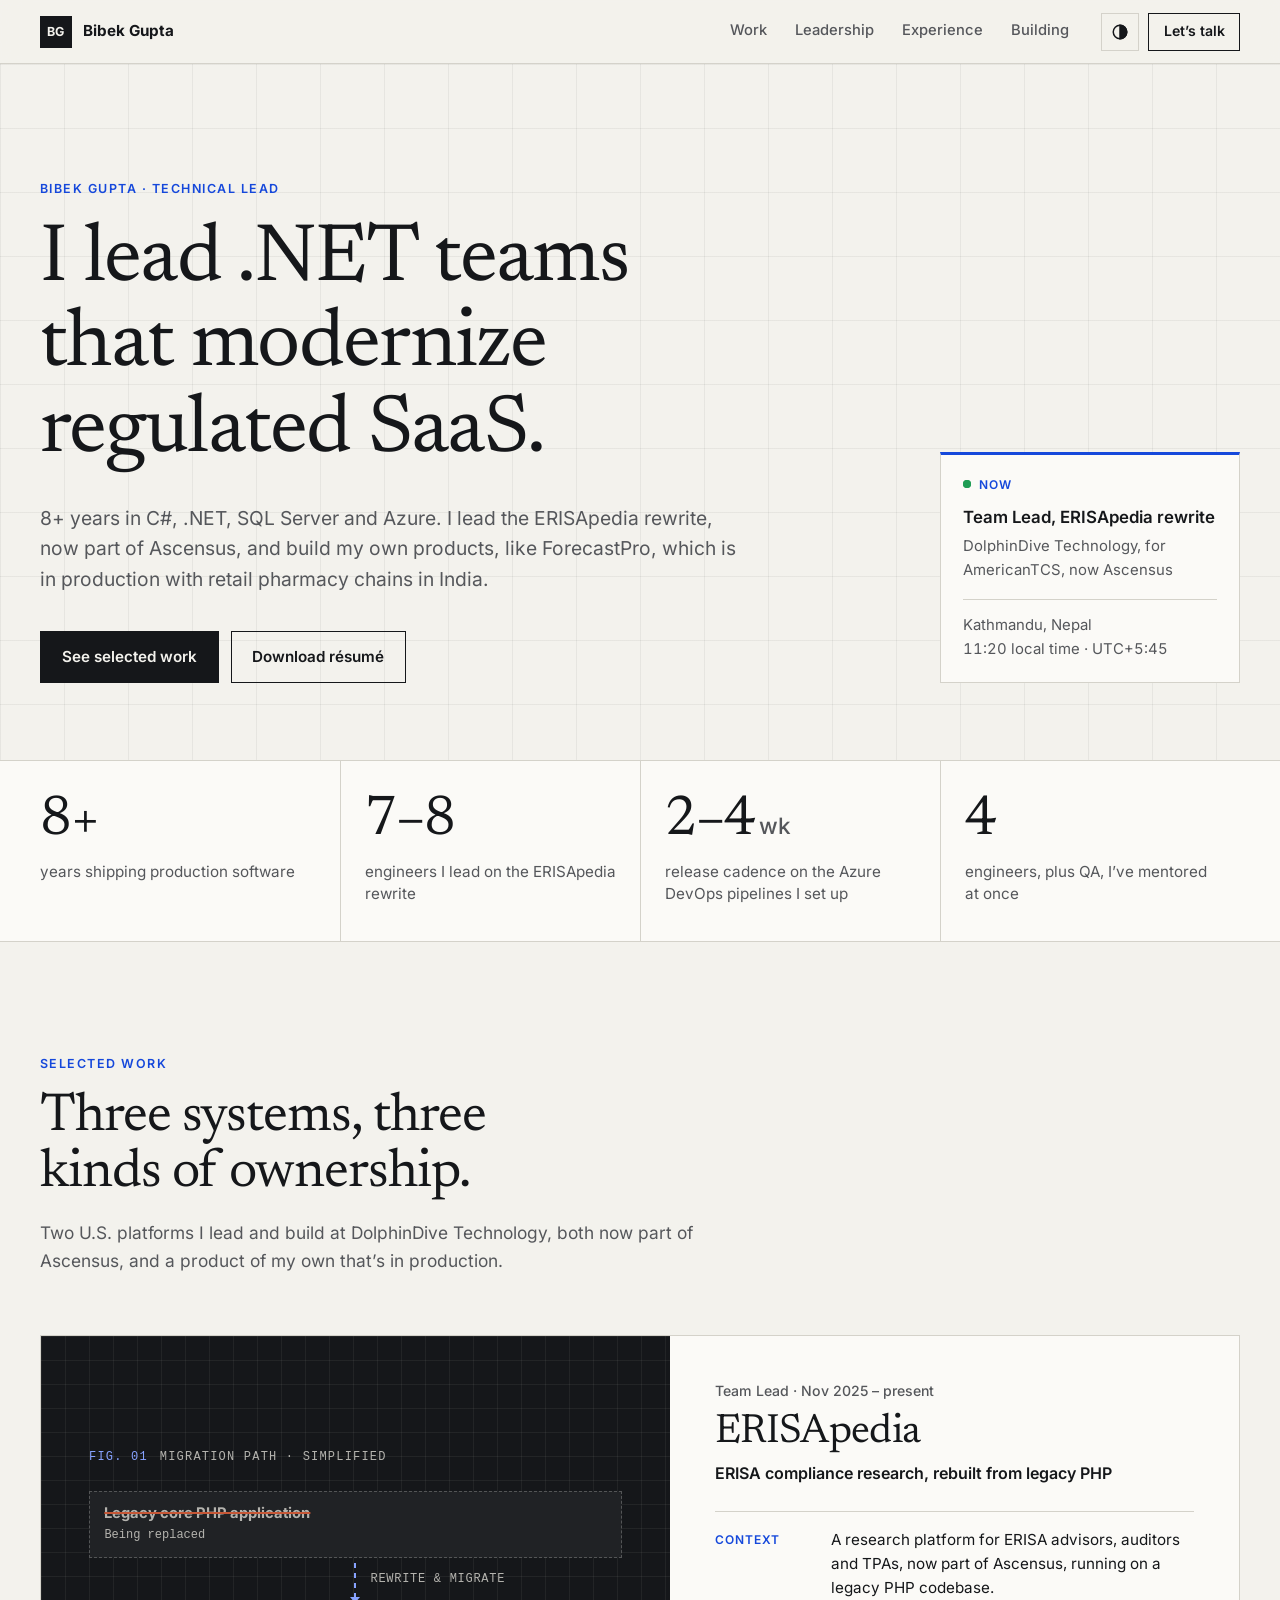
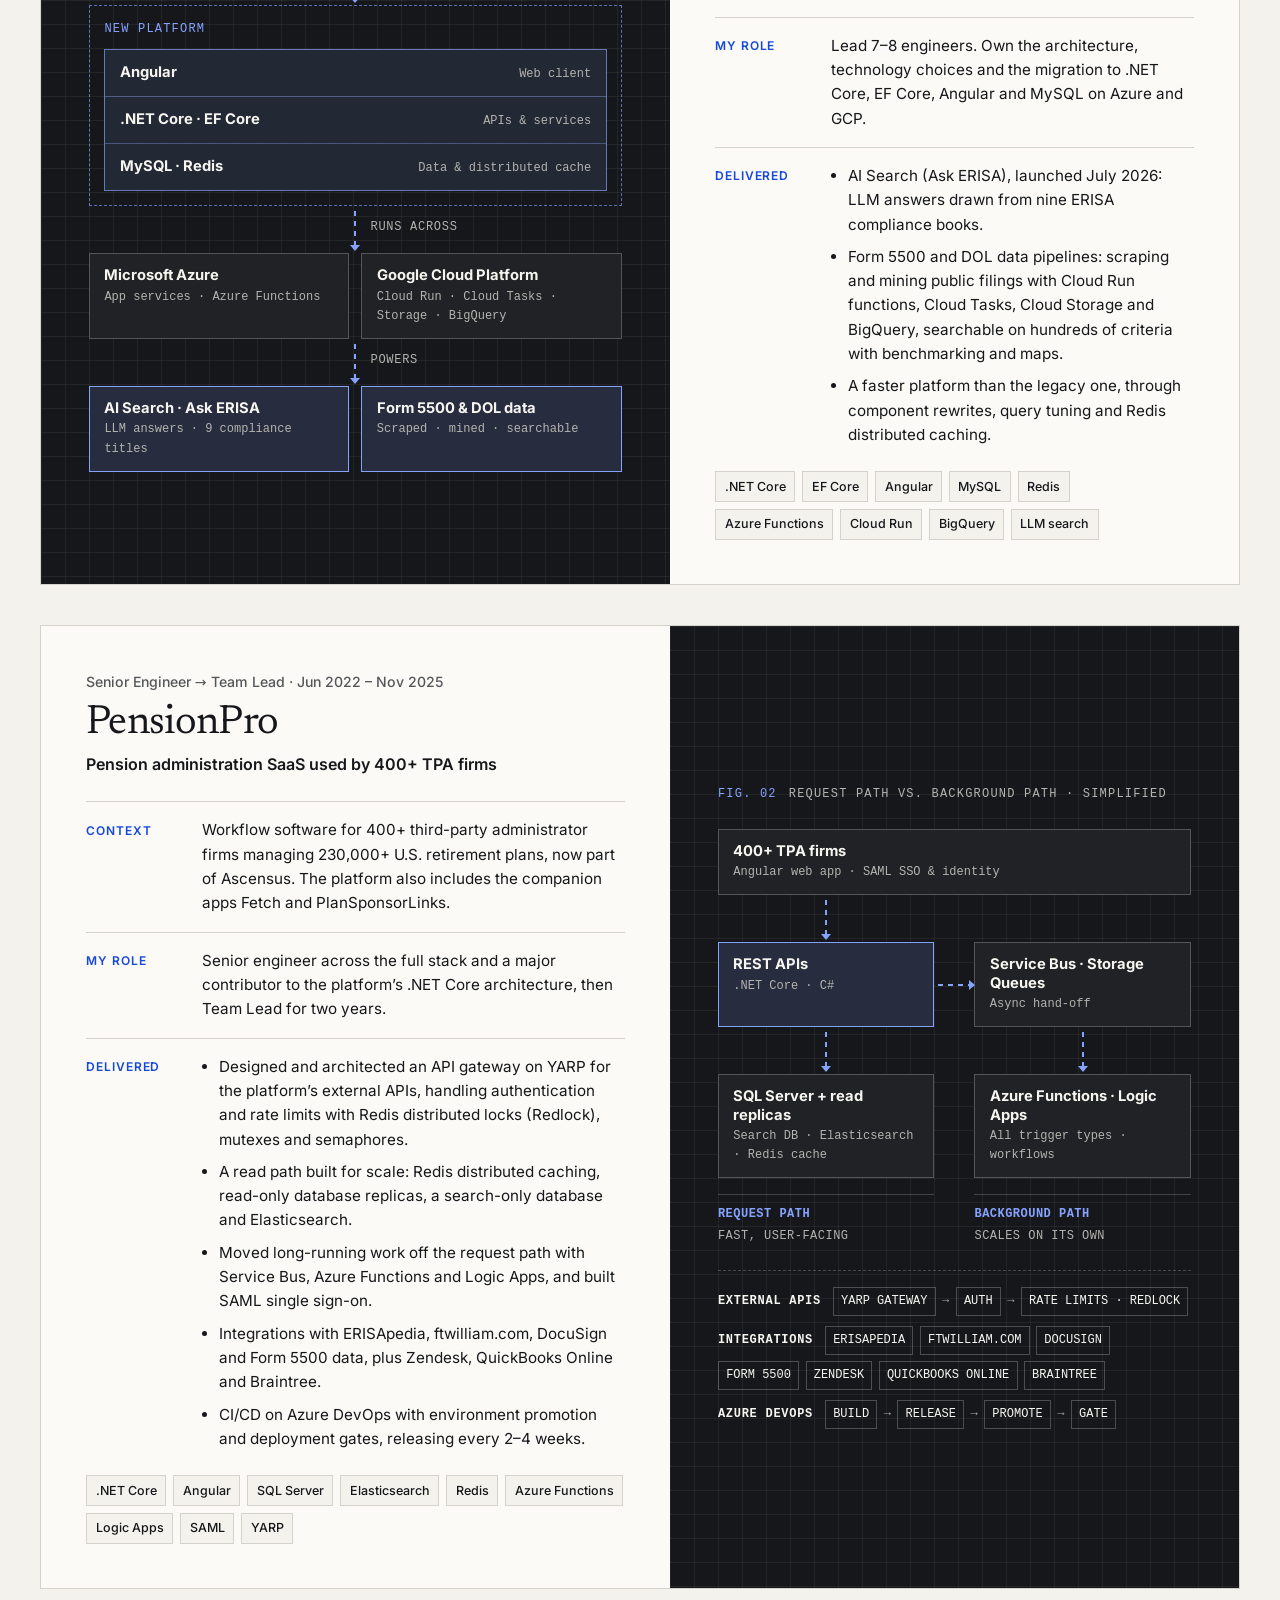
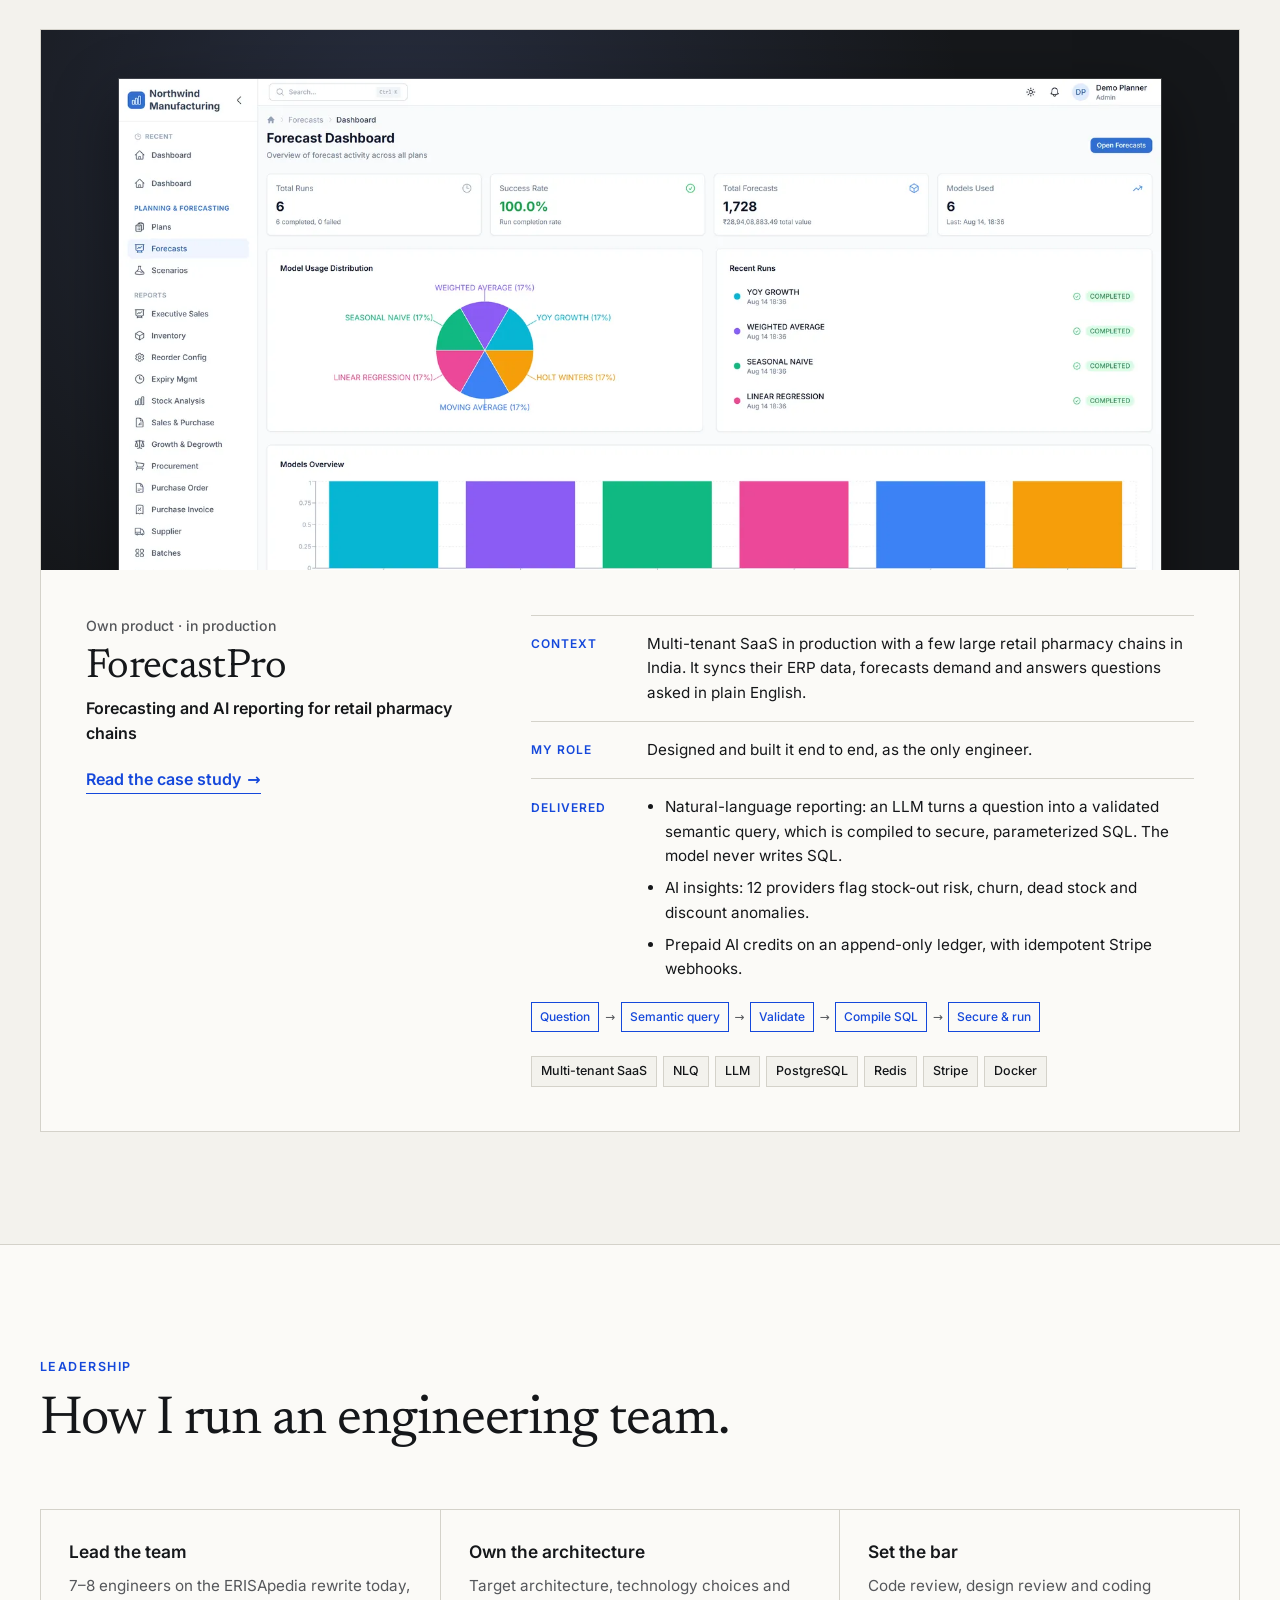
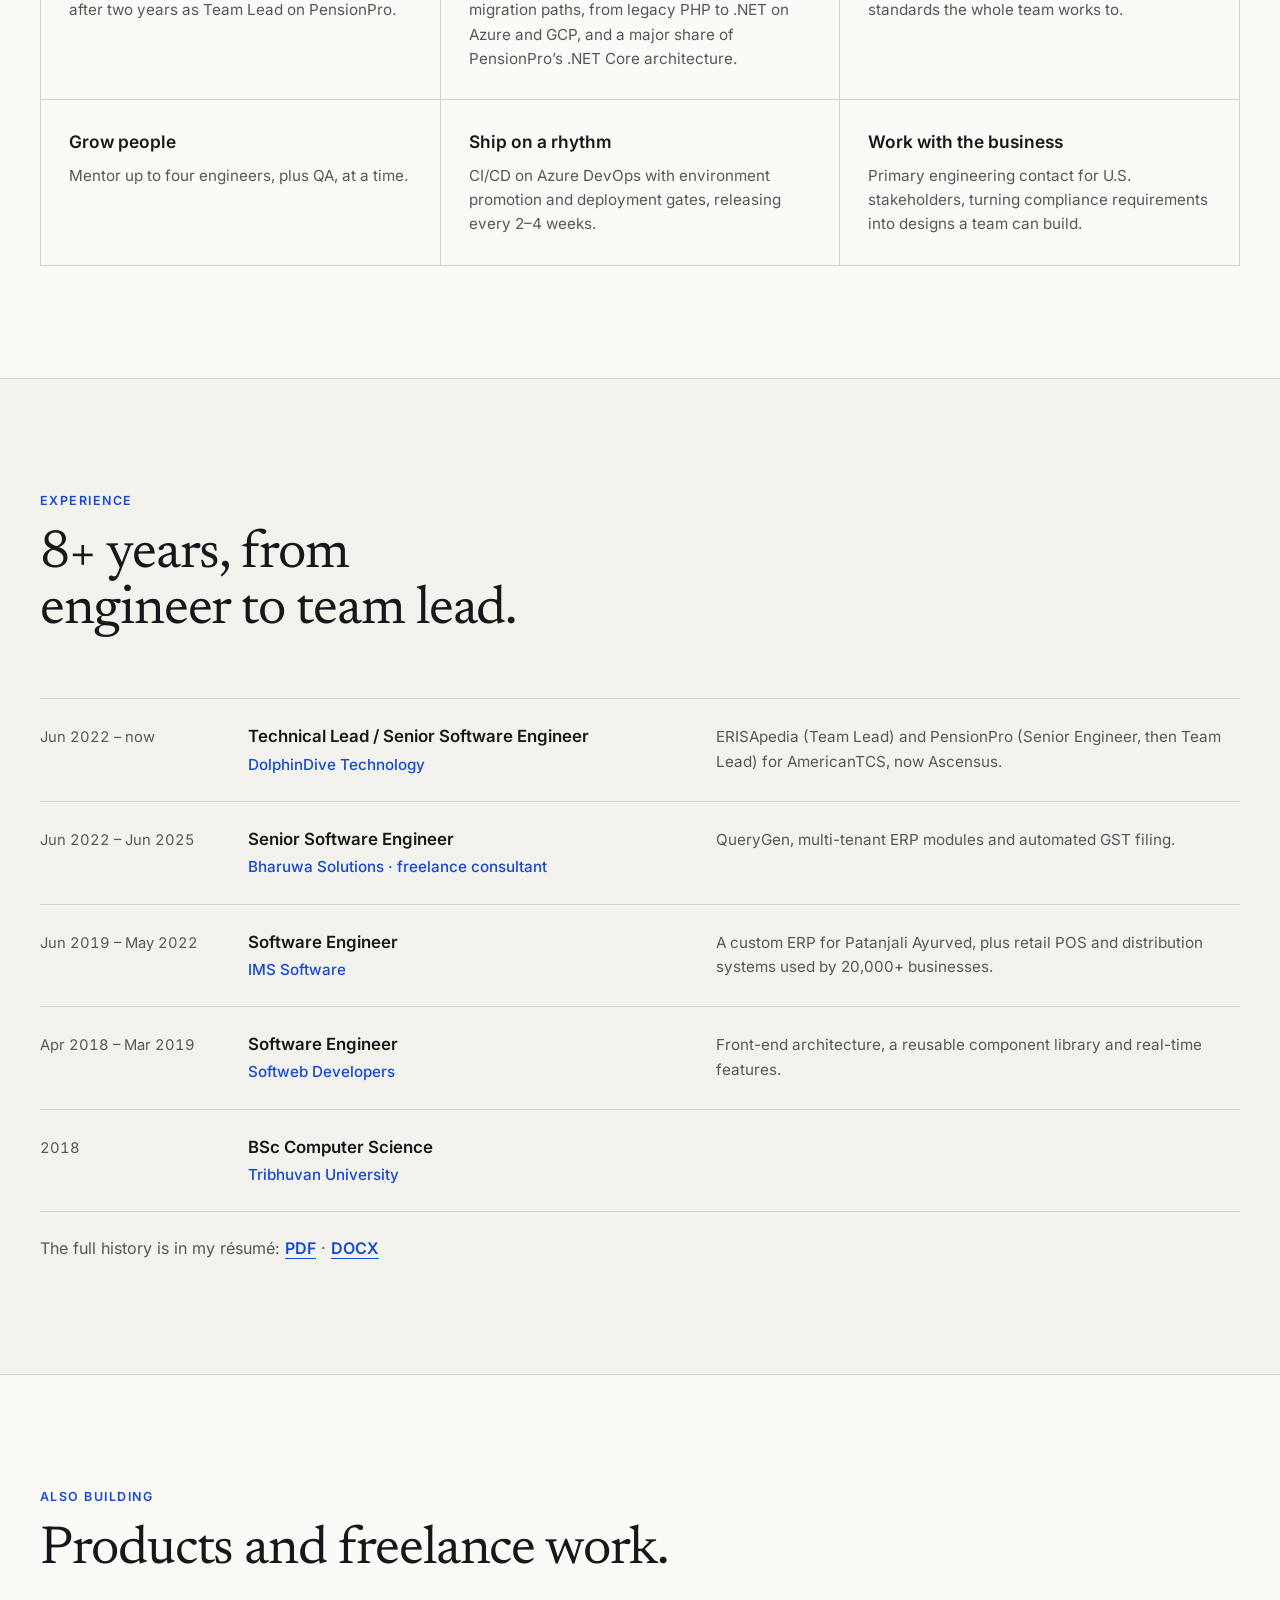
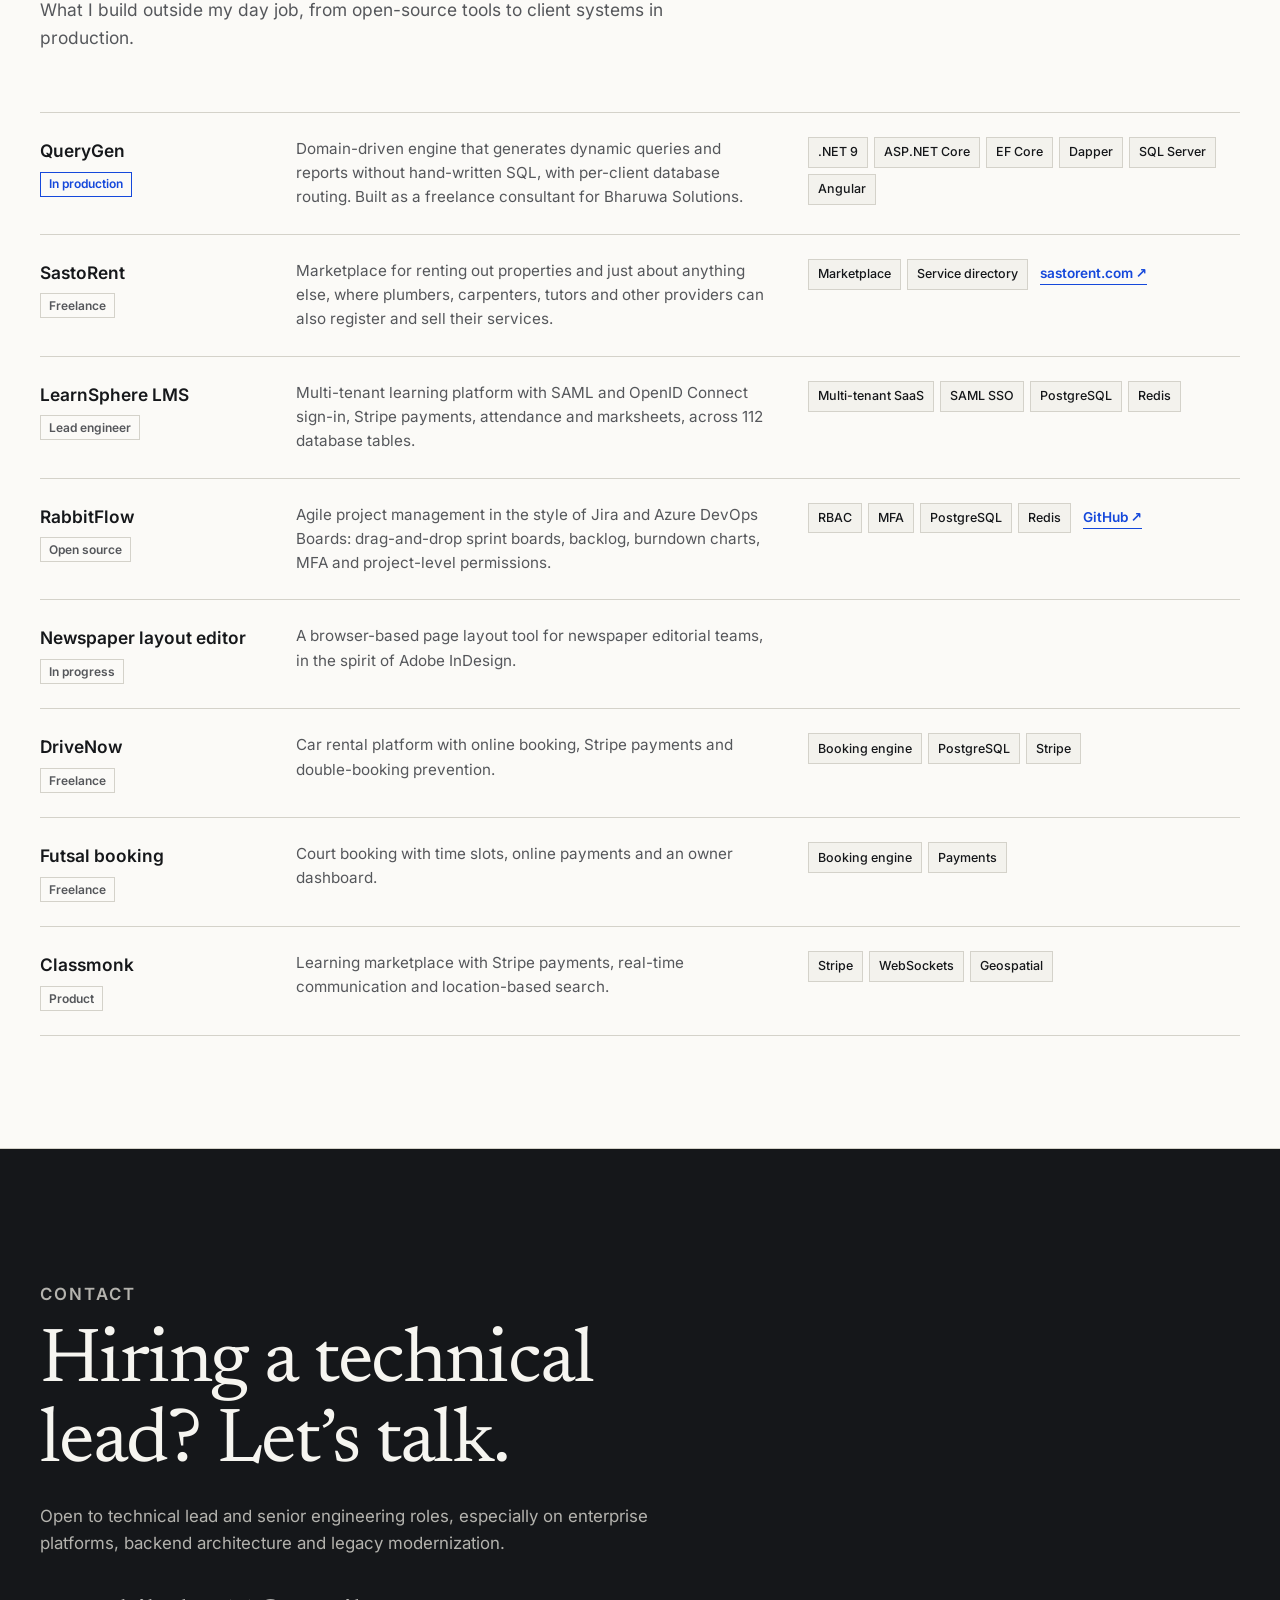
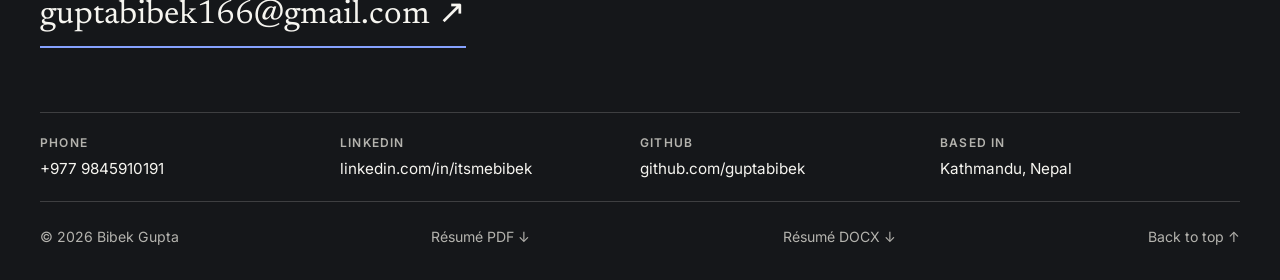
==== commit 730082ca: "Add PensionPro API gateway and architecture ownership - PensionPro: designed and architected a YARP " ====
--- a/index.html
+++ b/index.html
@@ -107,7 +107,7 @@
       </article>
 
       <article class="work work-reverse reveal" aria-labelledby="pensionpro-title">
-        <div class="work-media project-diagram" role="img" aria-label="Simplified diagram: 400+ TPA firms use an Angular web app with SAML SSO and identity, backed by .NET Core REST APIs on SQL Server with read-only replicas, a search database, Elasticsearch and Redis caching. Background work is handed off through Azure Service Bus and Storage Queues to Azure Functions and Logic Apps. The platform integrates ERISApedia, ftwilliam.com, DocuSign, Form 5500 data, Zendesk, QuickBooks Online, and Braintree, and ships through Azure DevOps pipelines.">
+        <div class="work-media project-diagram" role="img" aria-label="Simplified diagram: 400+ TPA firms use an Angular web app with SAML SSO and identity, backed by .NET Core REST APIs on SQL Server with read-only replicas, a search database, Elasticsearch and Redis caching. Background work is handed off through Azure Service Bus and Storage Queues to Azure Functions and Logic Apps. External APIs go through a YARP gateway that handles authentication and rate limits. The platform integrates ERISApedia, ftwilliam.com, DocuSign, Form 5500 data, Zendesk, QuickBooks Online, and Braintree, and ships through Azure DevOps pipelines.">
           <div class="diagram" aria-hidden="true">
             <p class="diagram-caption"><span>Fig. 02</span>Request path vs. background path · simplified</p>
             <div class="node"><b>400+ TPA firms</b><small>Angular web app · SAML SSO &amp; identity</small></div>
@@ -123,6 +123,7 @@
               <p class="lane-label" style="grid-area:l1"><b>Request path</b>Fast, user-facing</p>
               <p class="lane-label" style="grid-area:l2"><b>Background path</b>Scales on its own</p>
             </div>
+            <div class="pipeline"><b>External APIs</b><i>YARP gateway</i>→<i>Auth</i>→<i>Rate limits · Redlock</i></div>
             <div class="pipeline"><b>Integrations</b><i>ERISApedia</i><i>ftwilliam.com</i><i>DocuSign</i><i>Form 5500</i><i>Zendesk</i><i>QuickBooks Online</i><i>Braintree</i></div>
             <div class="pipeline"><b>Azure DevOps</b><i>Build</i>→<i>Release</i>→<i>Promote</i>→<i>Gate</i></div>
           </div>
@@ -133,10 +134,10 @@
           <p class="work-sub">Pension administration SaaS used by 400+ TPA firms</p>
           <dl class="facts">
             <div><dt>Context</dt><dd>Workflow software for 400+ third-party administrator firms managing 230,000+ U.S. retirement plans, now part of Ascensus. The platform also includes the companion apps Fetch and PlanSponsorLinks.</dd></div>
-            <div><dt>My role</dt><dd>Senior engineer across the full stack, then Team Lead for two years.</dd></div>
-            <div><dt>Delivered</dt><dd><ul><li>A read path built for scale: Redis distributed caching, read-only database replicas, a search-only database and Elasticsearch.</li><li>Moved long-running work off the request path with Service Bus, Azure Functions and Logic Apps, and built SAML single sign-on.</li><li>Integrations with ERISApedia, ftwilliam.com, DocuSign and Form 5500 data, plus Zendesk, QuickBooks Online and Braintree.</li><li>CI/CD on Azure DevOps with environment promotion and deployment gates, releasing every 2–4 weeks.</li></ul></dd></div>
+            <div><dt>My role</dt><dd>Senior engineer across the full stack and a major contributor to the platform’s .NET Core architecture, then Team Lead for two years.</dd></div>
+            <div><dt>Delivered</dt><dd><ul><li>Designed and architected an API gateway on YARP for the platform’s external APIs, handling authentication and rate limits with Redis distributed locks (Redlock), mutexes and semaphores.</li><li>A read path built for scale: Redis distributed caching, read-only database replicas, a search-only database and Elasticsearch.</li><li>Moved long-running work off the request path with Service Bus, Azure Functions and Logic Apps, and built SAML single sign-on.</li><li>Integrations with ERISApedia, ftwilliam.com, DocuSign and Form 5500 data, plus Zendesk, QuickBooks Online and Braintree.</li><li>CI/CD on Azure DevOps with environment promotion and deployment gates, releasing every 2–4 weeks.</li></ul></dd></div>
           </dl>
-          <div class="tags"><span>.NET Core</span><span>Angular</span><span>SQL Server</span><span>Elasticsearch</span><span>Redis</span><span>Azure Functions</span><span>Logic Apps</span><span>SAML</span></div>
+          <div class="tags"><span>.NET Core</span><span>Angular</span><span>SQL Server</span><span>Elasticsearch</span><span>Redis</span><span>Azure Functions</span><span>Logic Apps</span><span>SAML</span><span>YARP</span></div>
         </div>
       </article>
 
@@ -166,7 +167,7 @@
       <header class="section-head reveal"><p class="eyebrow">Leadership</p><h2 id="lead-title">How I run an engineering team.</h2></header>
       <div class="lead-grid">
         <article class="reveal"><h3>Lead the team</h3><p>7–8 engineers on the ERISApedia rewrite today, after two years as Team Lead on PensionPro.</p></article>
-        <article class="reveal"><h3>Own the architecture</h3><p>Target architecture, technology choices and migration paths, from legacy PHP to .NET on Azure and GCP.</p></article>
+        <article class="reveal"><h3>Own the architecture</h3><p>Target architecture, technology choices and migration paths, from legacy PHP to .NET on Azure and GCP, and a major share of PensionPro’s .NET Core architecture.</p></article>
         <article class="reveal"><h3>Set the bar</h3><p>Code review, design review and coding standards the whole team works to.</p></article>
         <article class="reveal"><h3>Grow people</h3><p>Mentor up to four engineers, plus QA, at a time.</p></article>
         <article class="reveal"><h3>Ship on a rhythm</h3><p>CI/CD on Azure DevOps with environment promotion and deployment gates, releasing every 2–4 weeks.</p></article>
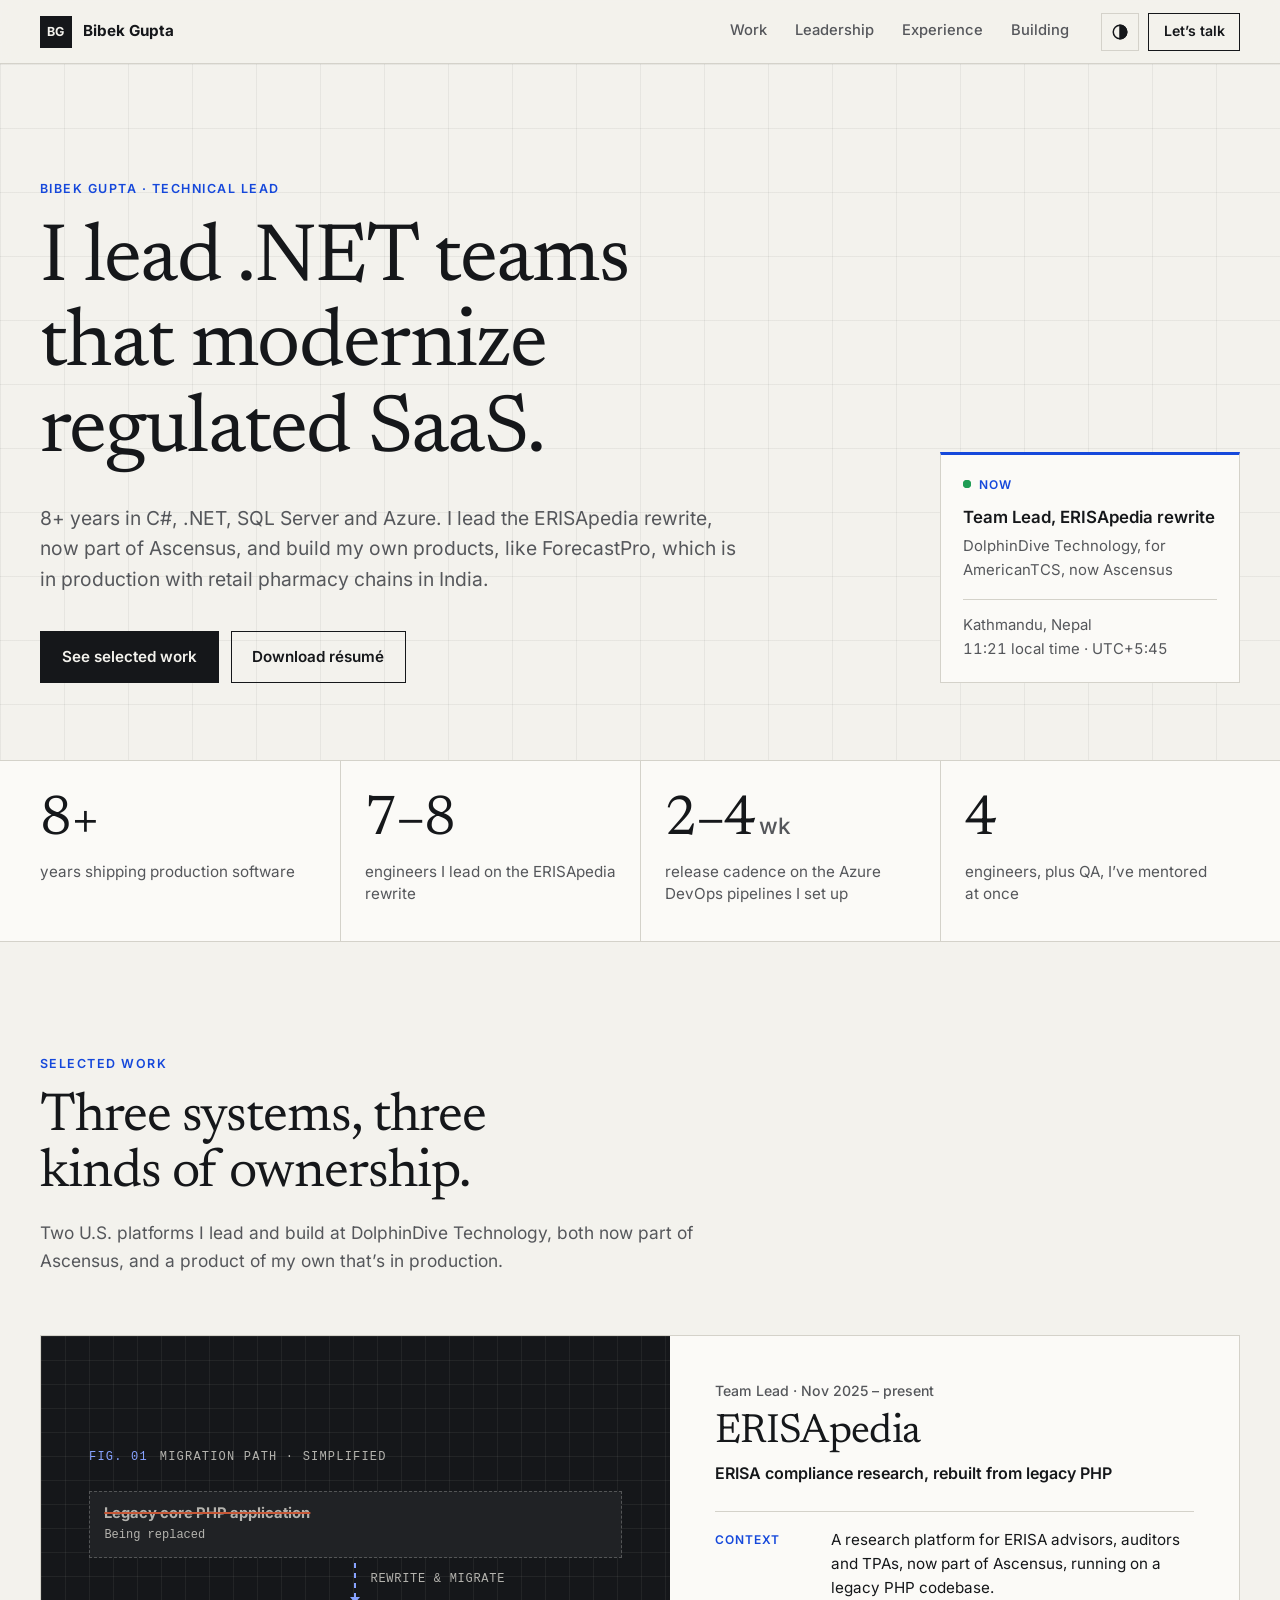
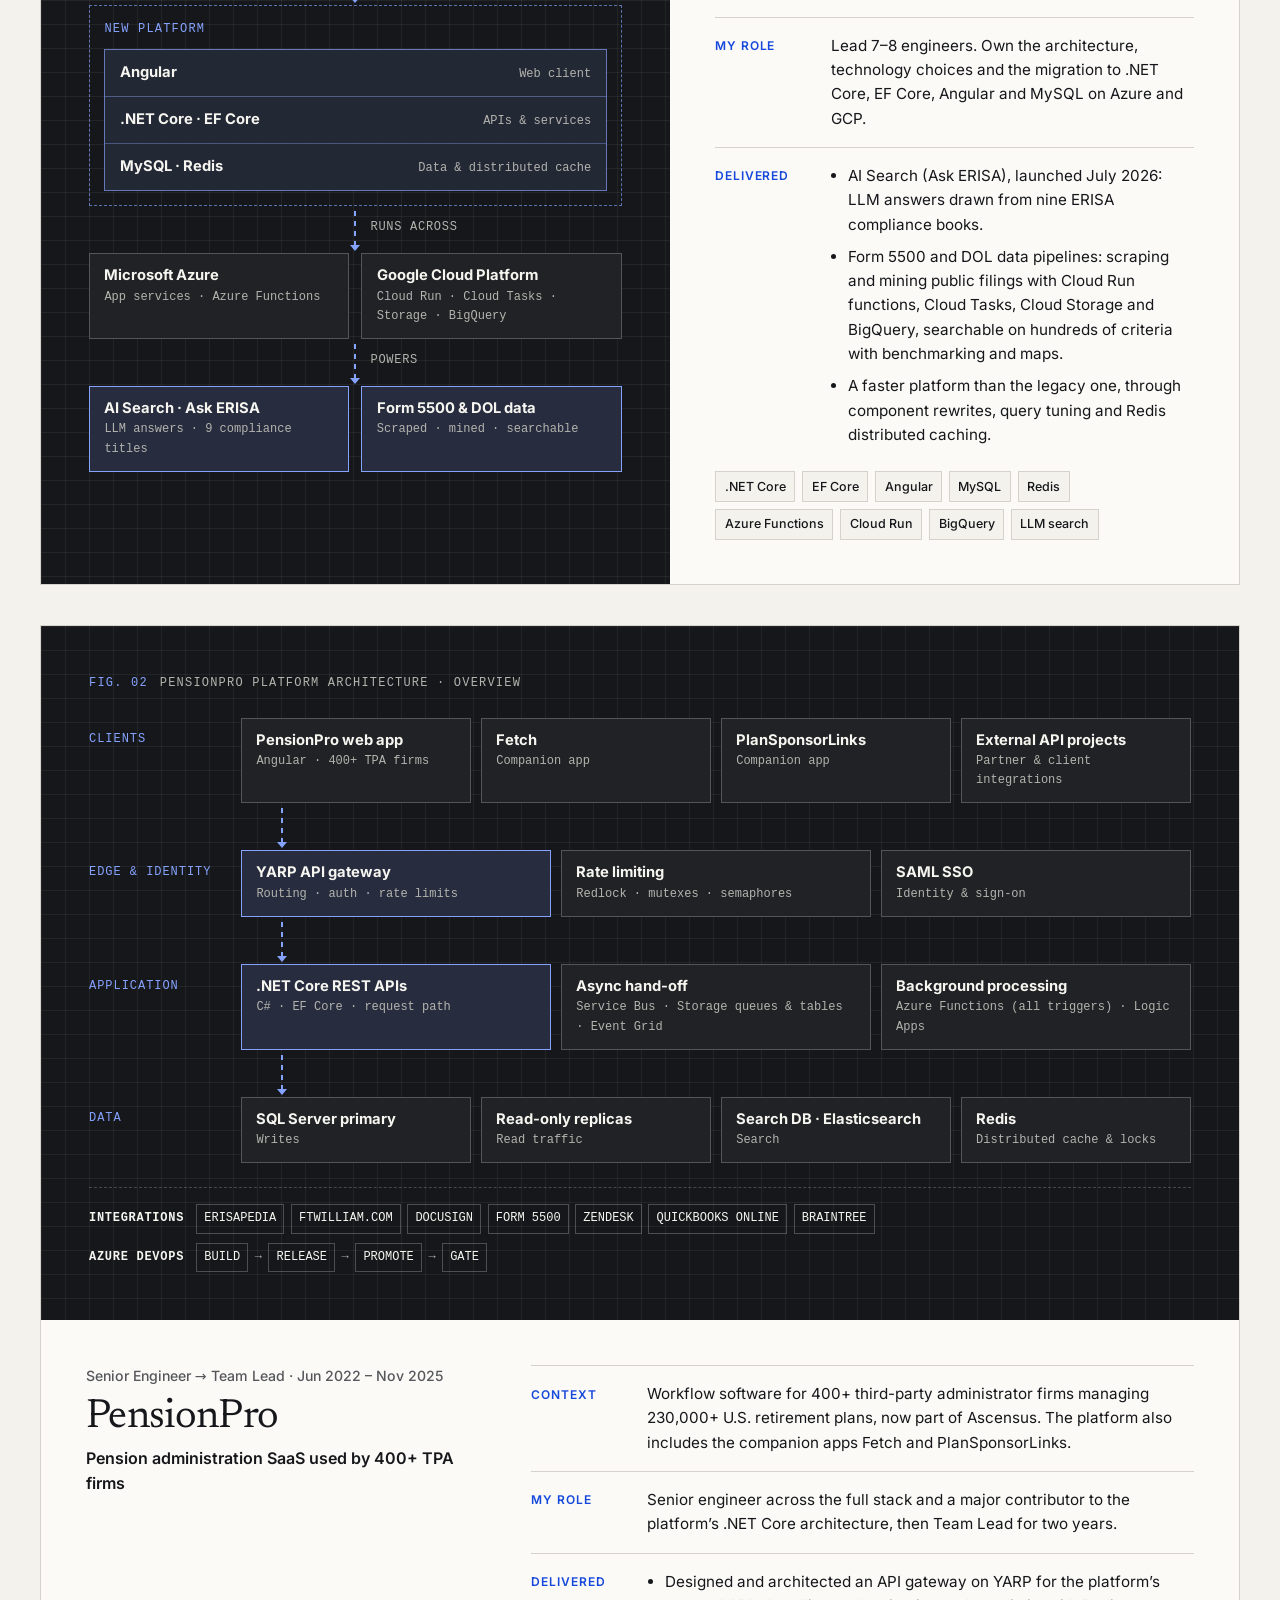
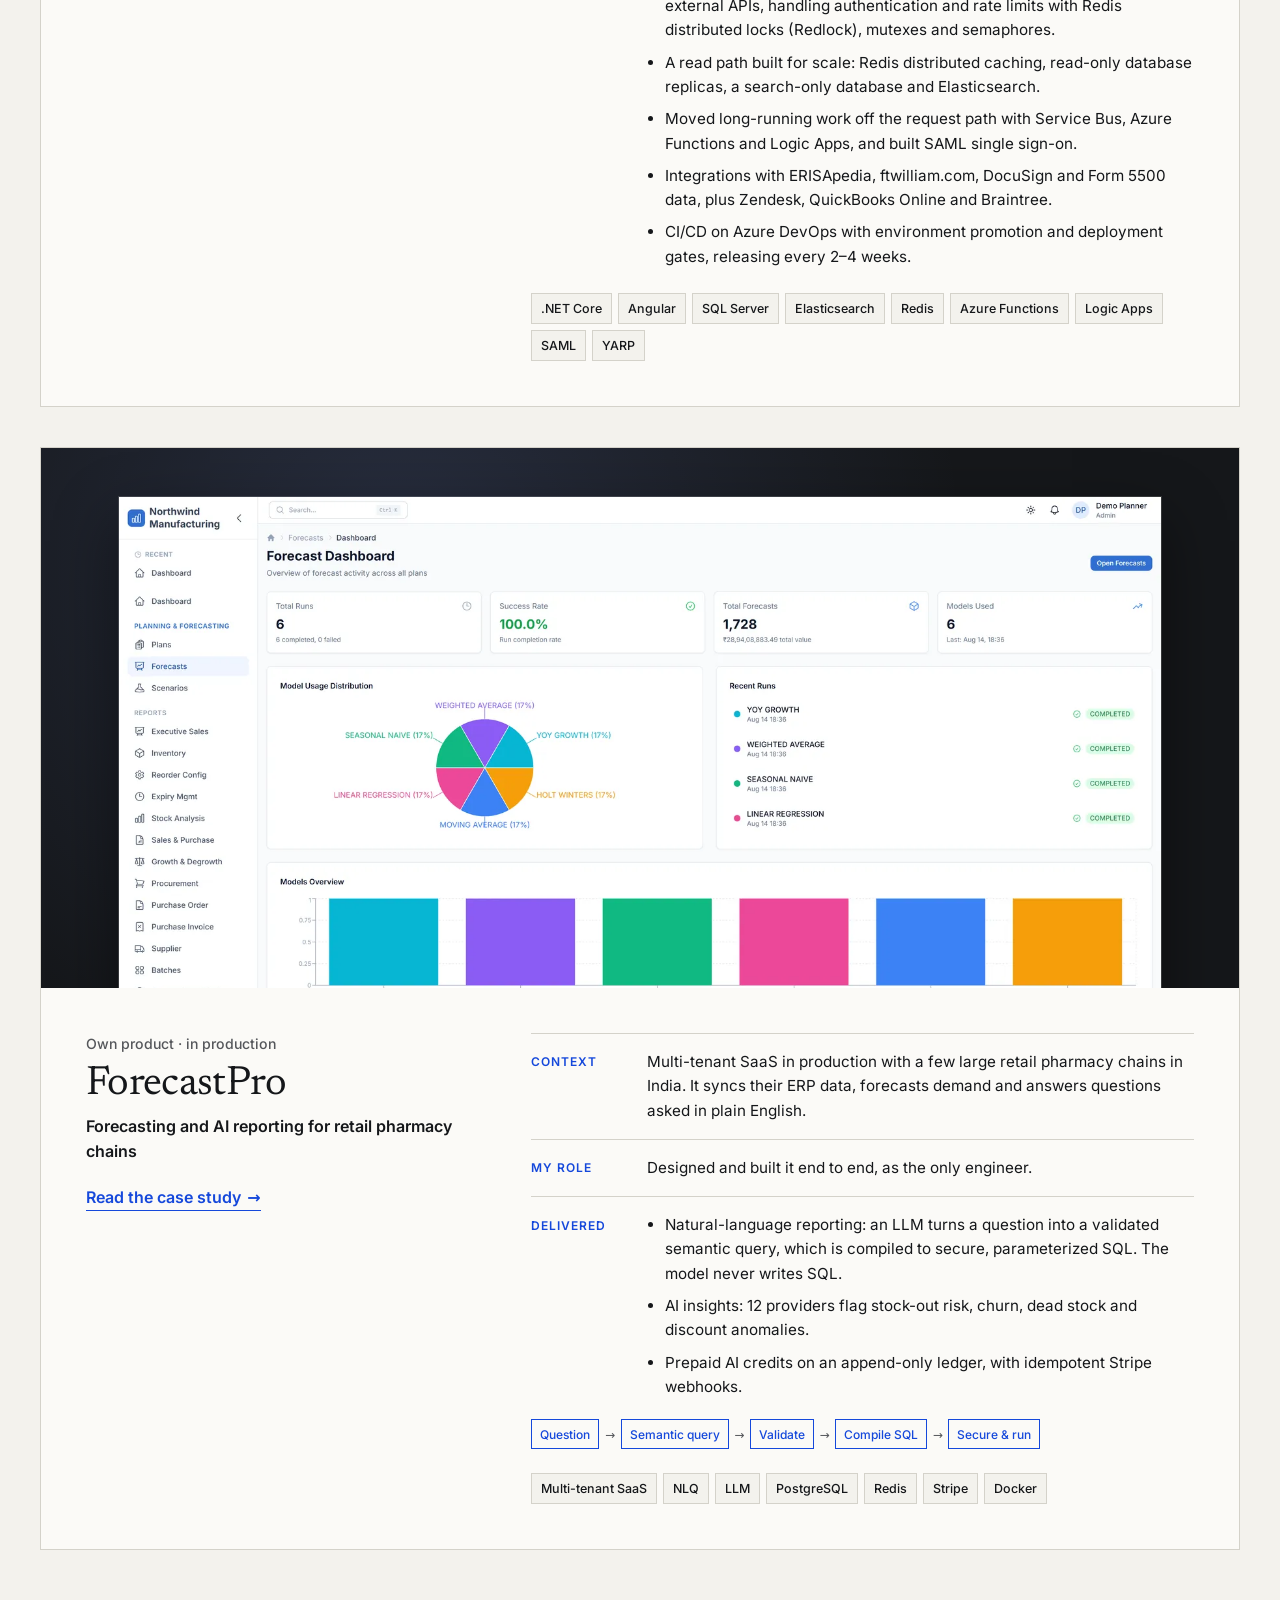
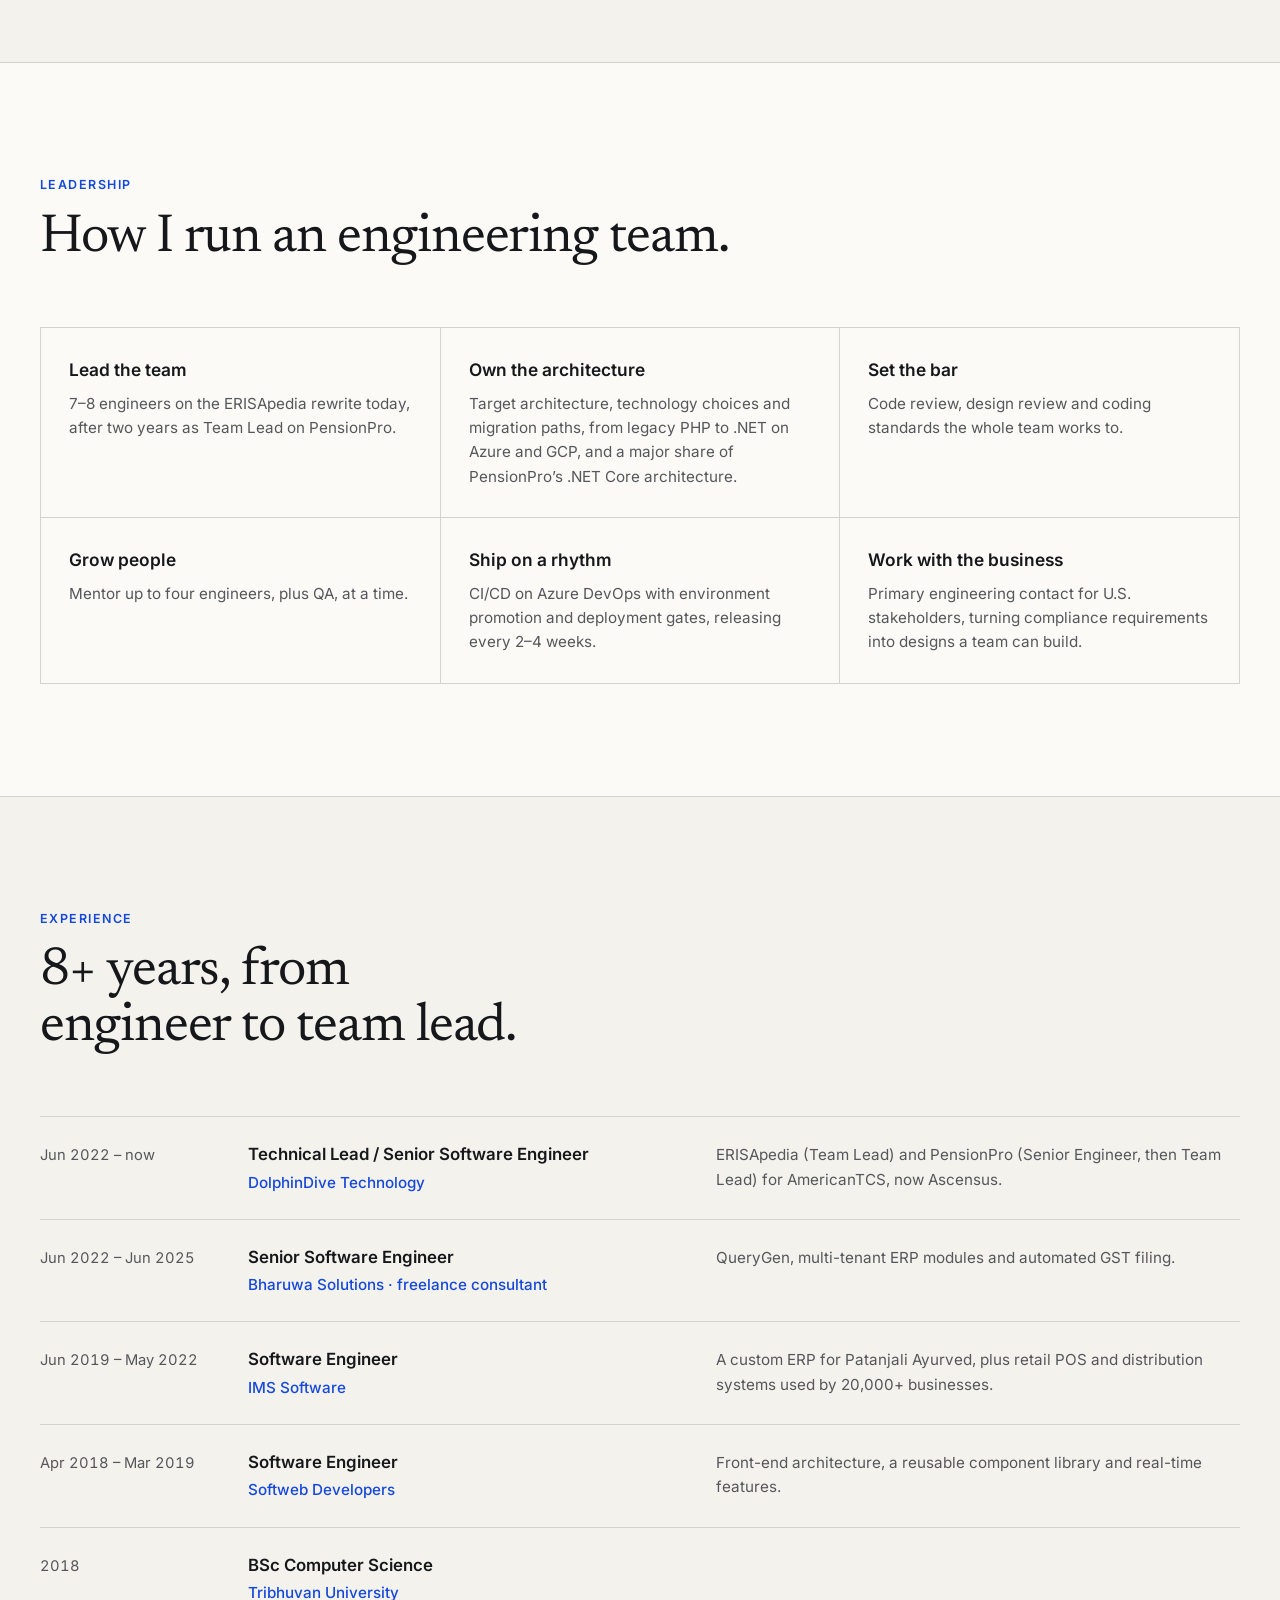
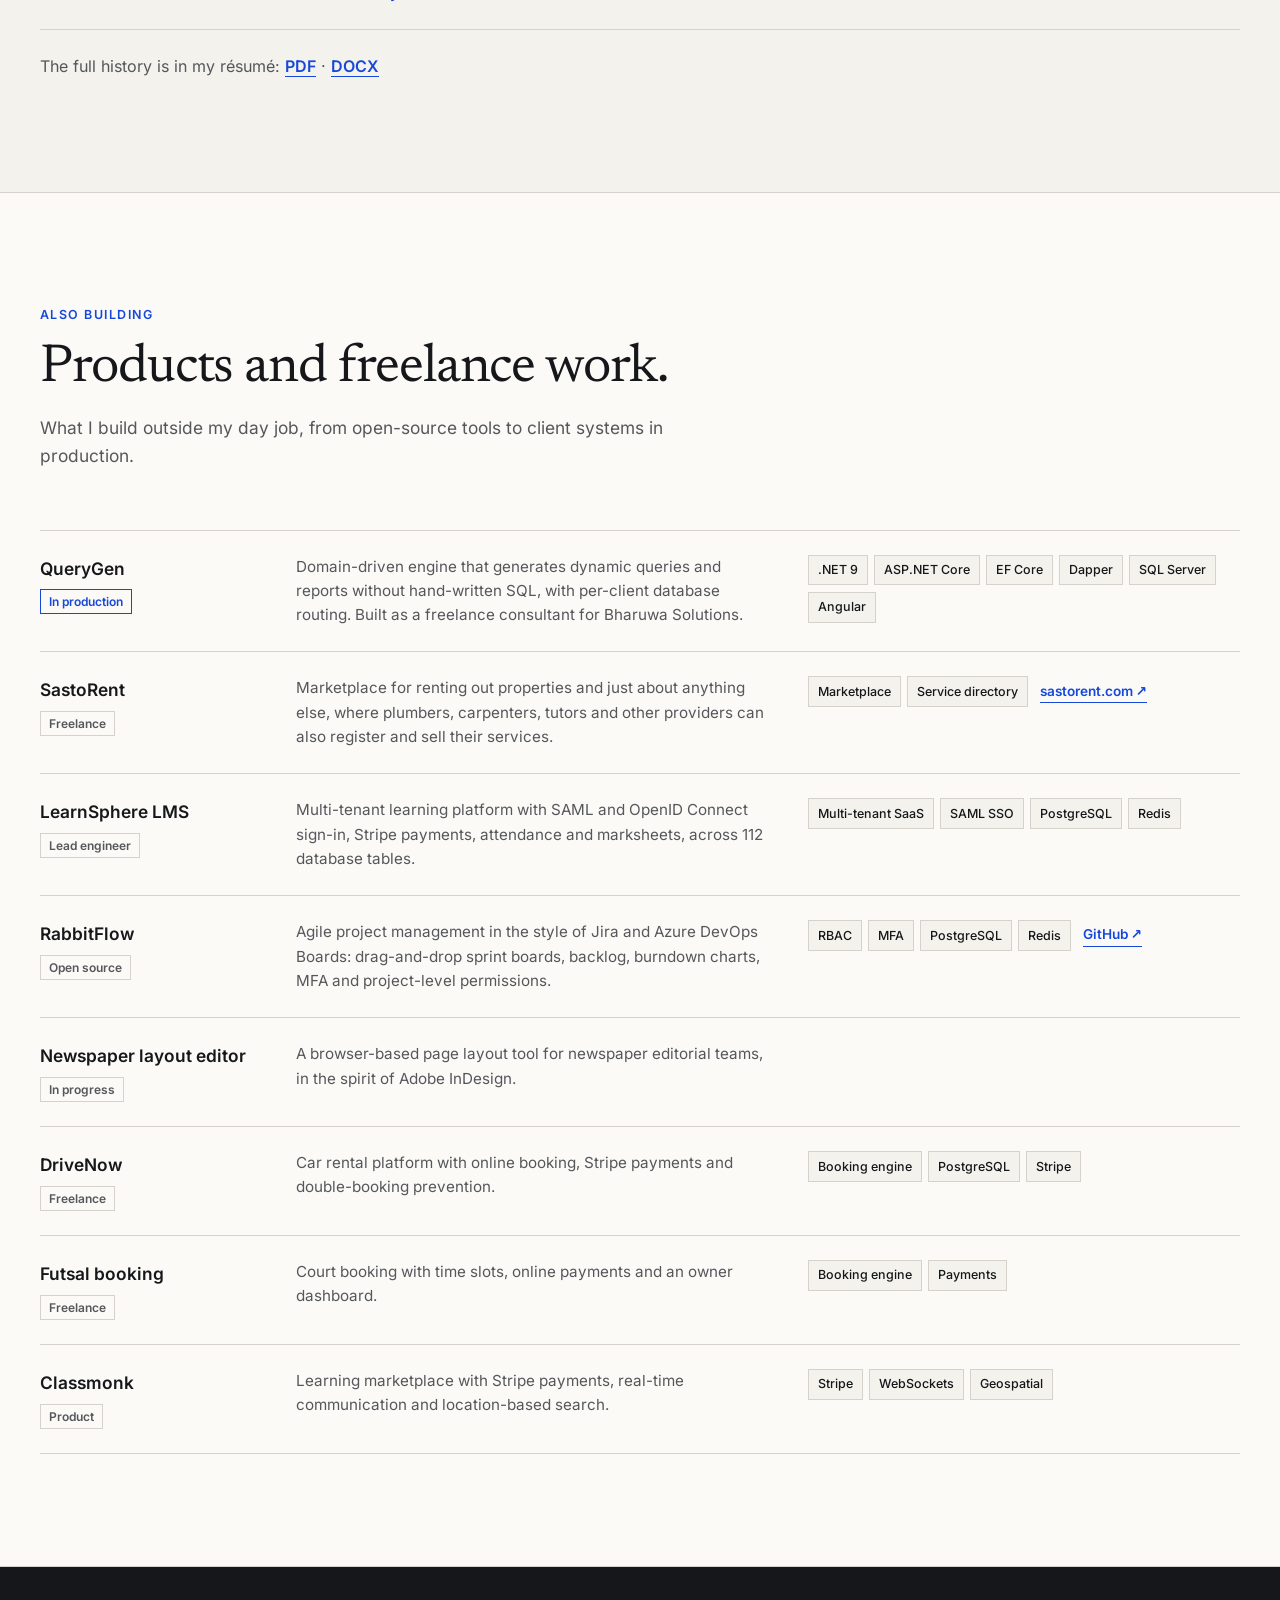
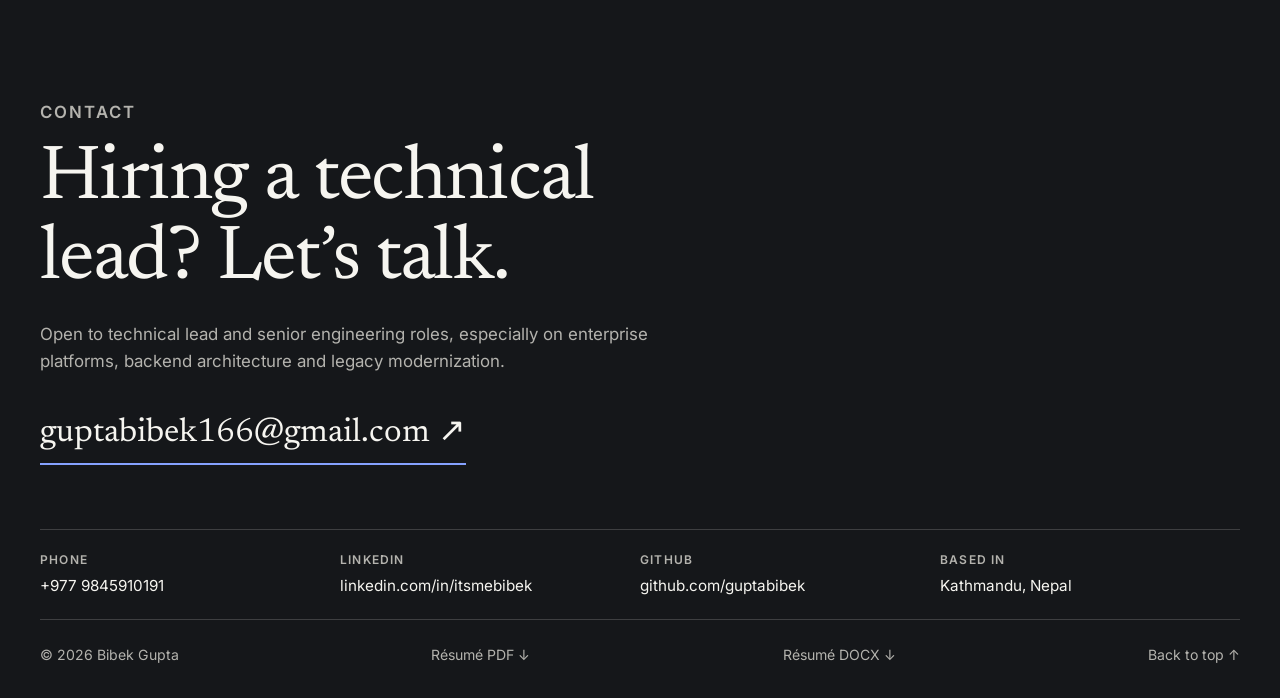
==== commit 1879e8ea: "Show PensionPro as a full platform architecture diagram - PensionPro card switches to the wide layou" ====
--- a/index.html
+++ b/index.html
@@ -106,38 +106,53 @@
         </div>
       </article>
 
-      <article class="work work-reverse reveal" aria-labelledby="pensionpro-title">
-        <div class="work-media project-diagram" role="img" aria-label="Simplified diagram: 400+ TPA firms use an Angular web app with SAML SSO and identity, backed by .NET Core REST APIs on SQL Server with read-only replicas, a search database, Elasticsearch and Redis caching. Background work is handed off through Azure Service Bus and Storage Queues to Azure Functions and Logic Apps. External APIs go through a YARP gateway that handles authentication and rate limits. The platform integrates ERISApedia, ftwilliam.com, DocuSign, Form 5500 data, Zendesk, QuickBooks Online, and Braintree, and ships through Azure DevOps pipelines.">
+      <article class="work work-stack reveal" aria-labelledby="pensionpro-title">
+        <div class="work-media project-diagram arch" role="img" aria-label="PensionPro platform architecture. Clients: the PensionPro Angular web app used by 400+ TPA firms, the companion apps Fetch and PlanSponsorLinks, and external API projects. Edge: a YARP API gateway handles routing, authentication and rate limits using Redis distributed locks (Redlock), mutexes and semaphores, alongside SAML single sign-on. Application: .NET Core REST APIs hand long-running work to Azure Service Bus, Storage queues and tables and Event Grid, processed by Azure Functions and Logic Apps. Data: a SQL Server primary for writes, read-only replicas for reads, a search-only database with Elasticsearch, and Redis for distributed caching and locks. Integrations: ERISApedia, ftwilliam.com, DocuSign, Form 5500 data, Zendesk, QuickBooks Online and Braintree. Delivery through Azure DevOps pipelines.">
           <div class="diagram" aria-hidden="true">
-            <p class="diagram-caption"><span>Fig. 02</span>Request path vs. background path · simplified</p>
-            <div class="node"><b>400+ TPA firms</b><small>Angular web app · SAML SSO &amp; identity</small></div>
-            <div class="lanes">
-              <div class="flow" style="grid-area:in"></div>
-              <div class="node node-accent" style="grid-area:api"><b>REST APIs</b><small>.NET Core · C#</small></div>
-              <div class="flow-x" style="grid-area:hand"></div>
-              <div class="node" style="grid-area:bus"><b>Service Bus · Storage Queues</b><small>Async hand-off</small></div>
-              <div class="flow" style="grid-area:d1"></div>
-              <div class="flow" style="grid-area:d2"></div>
-              <div class="node" style="grid-area:db"><b>SQL Server + read replicas</b><small>Search DB · Elasticsearch · Redis cache</small></div>
-              <div class="node" style="grid-area:work"><b>Azure Functions · Logic Apps</b><small>All trigger types · workflows</small></div>
-              <p class="lane-label" style="grid-area:l1"><b>Request path</b>Fast, user-facing</p>
-              <p class="lane-label" style="grid-area:l2"><b>Background path</b>Scales on its own</p>
-            </div>
-            <div class="pipeline"><b>External APIs</b><i>YARP gateway</i>→<i>Auth</i>→<i>Rate limits · Redlock</i></div>
+            <p class="diagram-caption"><span>Fig. 02</span>PensionPro platform architecture · overview</p>
+            <div class="arch-layer"><p class="arch-label">Clients</p><div class="arch-nodes">
+              <div class="node"><b>PensionPro web app</b><small>Angular · 400+ TPA firms</small></div>
+              <div class="node"><b>Fetch</b><small>Companion app</small></div>
+              <div class="node"><b>PlanSponsorLinks</b><small>Companion app</small></div>
+              <div class="node"><b>External API projects</b><small>Partner &amp; client integrations</small></div>
+            </div></div>
+            <div class="flow"></div>
+            <div class="arch-layer"><p class="arch-label">Edge &amp; identity</p><div class="arch-nodes">
+              <div class="node node-accent"><b>YARP API gateway</b><small>Routing · auth · rate limits</small></div>
+              <div class="node"><b>Rate limiting</b><small>Redlock · mutexes · semaphores</small></div>
+              <div class="node"><b>SAML SSO</b><small>Identity &amp; sign-on</small></div>
+            </div></div>
+            <div class="flow"></div>
+            <div class="arch-layer"><p class="arch-label">Application</p><div class="arch-nodes">
+              <div class="node node-accent"><b>.NET Core REST APIs</b><small>C# · EF Core · request path</small></div>
+              <div class="node"><b>Async hand-off</b><small>Service Bus · Storage queues &amp; tables · Event Grid</small></div>
+              <div class="node"><b>Background processing</b><small>Azure Functions (all triggers) · Logic Apps</small></div>
+            </div></div>
+            <div class="flow"></div>
+            <div class="arch-layer"><p class="arch-label">Data</p><div class="arch-nodes">
+              <div class="node"><b>SQL Server primary</b><small>Writes</small></div>
+              <div class="node"><b>Read-only replicas</b><small>Read traffic</small></div>
+              <div class="node"><b>Search DB · Elasticsearch</b><small>Search</small></div>
+              <div class="node"><b>Redis</b><small>Distributed cache &amp; locks</small></div>
+            </div></div>
             <div class="pipeline"><b>Integrations</b><i>ERISApedia</i><i>ftwilliam.com</i><i>DocuSign</i><i>Form 5500</i><i>Zendesk</i><i>QuickBooks Online</i><i>Braintree</i></div>
             <div class="pipeline"><b>Azure DevOps</b><i>Build</i>→<i>Release</i>→<i>Promote</i>→<i>Gate</i></div>
           </div>
         </div>
         <div class="work-copy">
+          <div class="work-intro">
           <p class="work-meta">Senior Engineer → Team Lead · Jun 2022 – Nov 2025</p>
           <h3 id="pensionpro-title">PensionPro</h3>
           <p class="work-sub">Pension administration SaaS used by 400+ TPA firms</p>
+          </div>
+          <div class="work-detail">
           <dl class="facts">
             <div><dt>Context</dt><dd>Workflow software for 400+ third-party administrator firms managing 230,000+ U.S. retirement plans, now part of Ascensus. The platform also includes the companion apps Fetch and PlanSponsorLinks.</dd></div>
             <div><dt>My role</dt><dd>Senior engineer across the full stack and a major contributor to the platform’s .NET Core architecture, then Team Lead for two years.</dd></div>
             <div><dt>Delivered</dt><dd><ul><li>Designed and architected an API gateway on YARP for the platform’s external APIs, handling authentication and rate limits with Redis distributed locks (Redlock), mutexes and semaphores.</li><li>A read path built for scale: Redis distributed caching, read-only database replicas, a search-only database and Elasticsearch.</li><li>Moved long-running work off the request path with Service Bus, Azure Functions and Logic Apps, and built SAML single sign-on.</li><li>Integrations with ERISApedia, ftwilliam.com, DocuSign and Form 5500 data, plus Zendesk, QuickBooks Online and Braintree.</li><li>CI/CD on Azure DevOps with environment promotion and deployment gates, releasing every 2–4 weeks.</li></ul></dd></div>
           </dl>
           <div class="tags"><span>.NET Core</span><span>Angular</span><span>SQL Server</span><span>Elasticsearch</span><span>Redis</span><span>Azure Functions</span><span>Logic Apps</span><span>SAML</span><span>YARP</span></div>
+          </div>
         </div>
       </article>
 
--- a/styles.css
+++ b/styles.css
@@ -147,6 +147,11 @@
 .work-stack .work-shot img { border-bottom: 0; }
 .work-stack .work-copy { display: grid; grid-template-columns: minmax(0, .75fr) minmax(0, 1.25fr); gap: 3rem; }
 .work-stack .facts { margin-top: 0; }
+.arch .diagram { gap: 0; }
+.arch-layer { display: grid; grid-template-columns: 8.5rem minmax(0, 1fr); gap: 1rem; align-items: start; }
+.arch-label { padding-top: .8rem; color: var(--signal); font-family: var(--mono); font-size: .75rem; letter-spacing: .08em; text-transform: uppercase; }
+.arch-nodes { display: grid; grid-template-columns: repeat(auto-fit, minmax(180px, 1fr)); gap: .6rem; }
+.arch .flow { margin-left: calc(8.5rem + 1rem + 40px); }
 .work-meta { color: var(--muted); font-size: .88rem; font-weight: 500; }
 .work-copy h3 { margin-top: .5rem; font-family: var(--serif); font-size: clamp(2rem, 3.2vw, 2.8rem); font-weight: 400; line-height: 1.05; letter-spacing: -.015em; }
 .work-sub { margin-top: .45rem; font-weight: 600; }
@@ -332,6 +337,10 @@
   .node, .layers > div { padding: .6rem .7rem; }
   .node b, .layers b { font-size: .85rem; }
   .lanes { grid-template-columns: 1fr 1.75rem 1fr; }
+  .arch-layer { grid-template-columns: 1fr; gap: .4rem; }
+  .arch-label { padding-top: 0; }
+  .arch-nodes { grid-template-columns: 1fr 1fr; }
+  .arch .flow { margin-left: auto; }
   .node-row.node-row-3 { grid-template-columns: 1fr; gap: .5rem; }
   .lead-grid { grid-template-columns: 1fr; }
   .lead-grid article { padding: 1.4rem 1.25rem; }
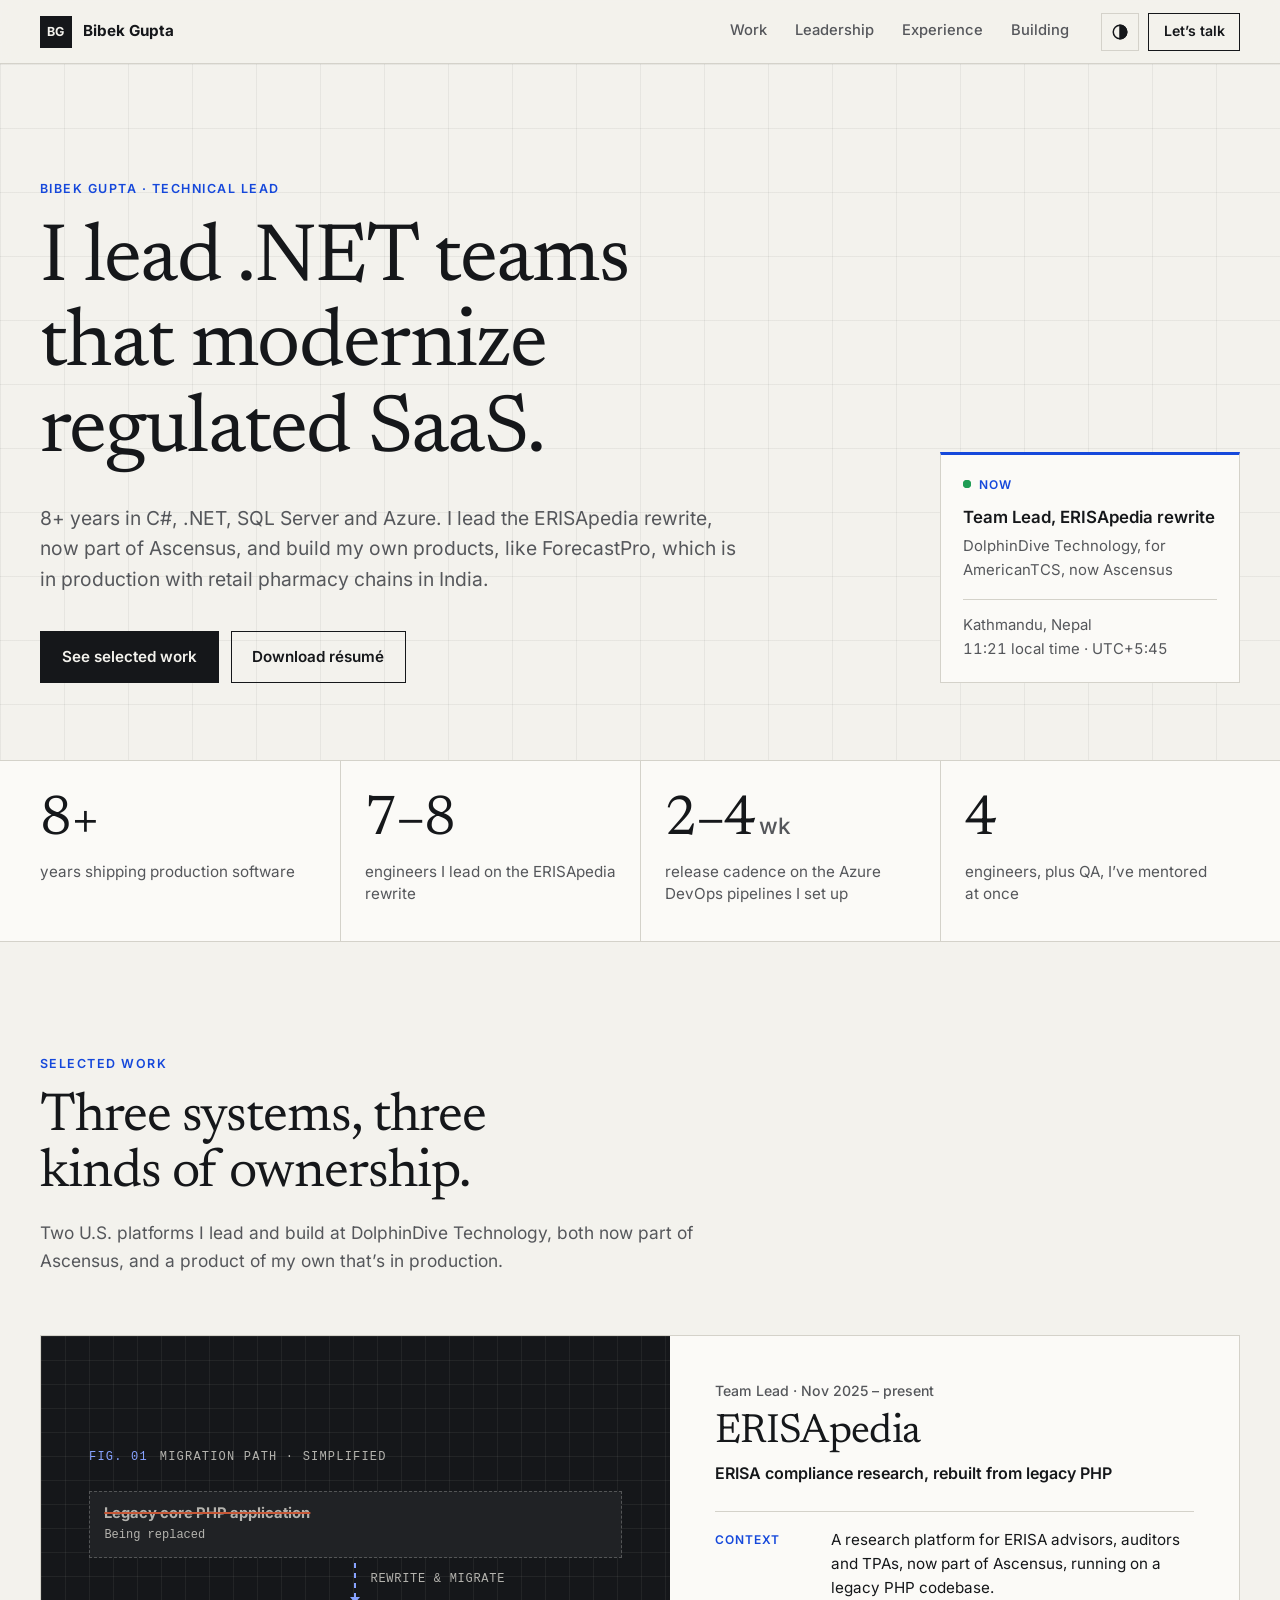
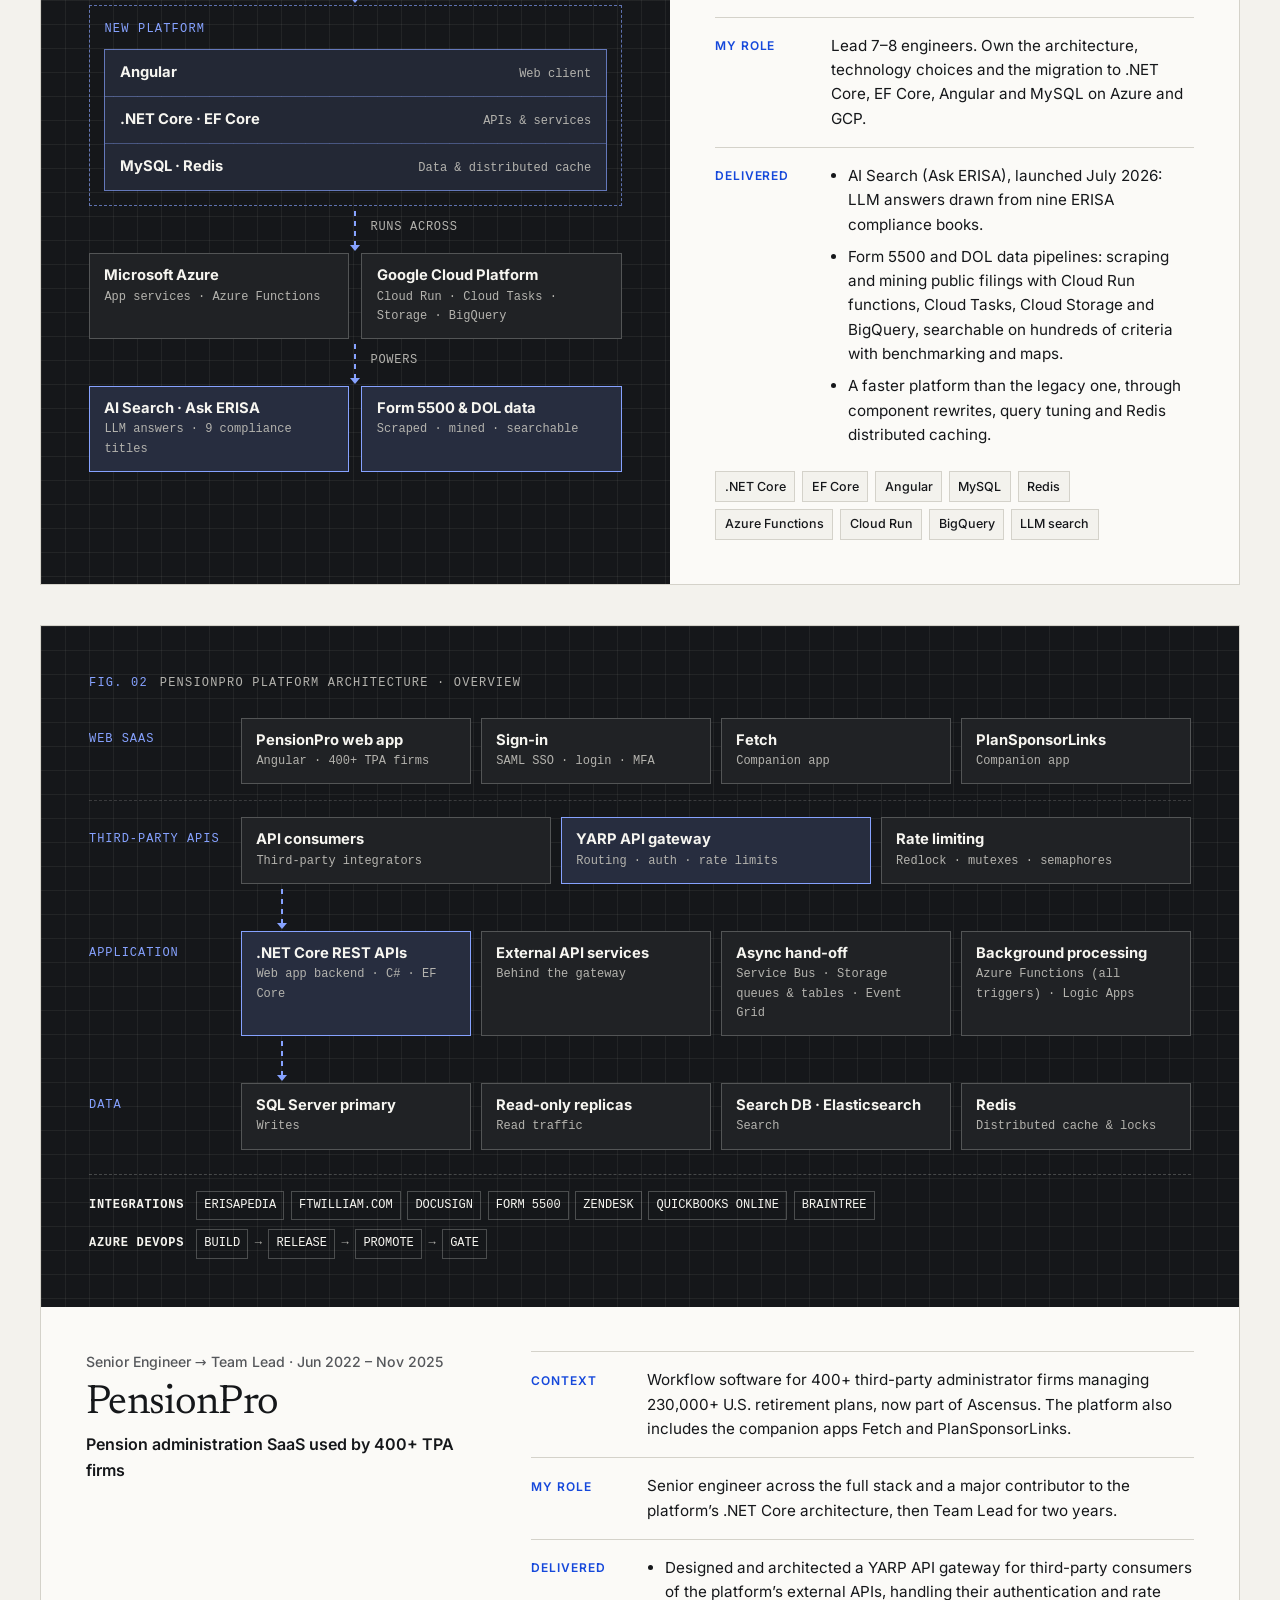
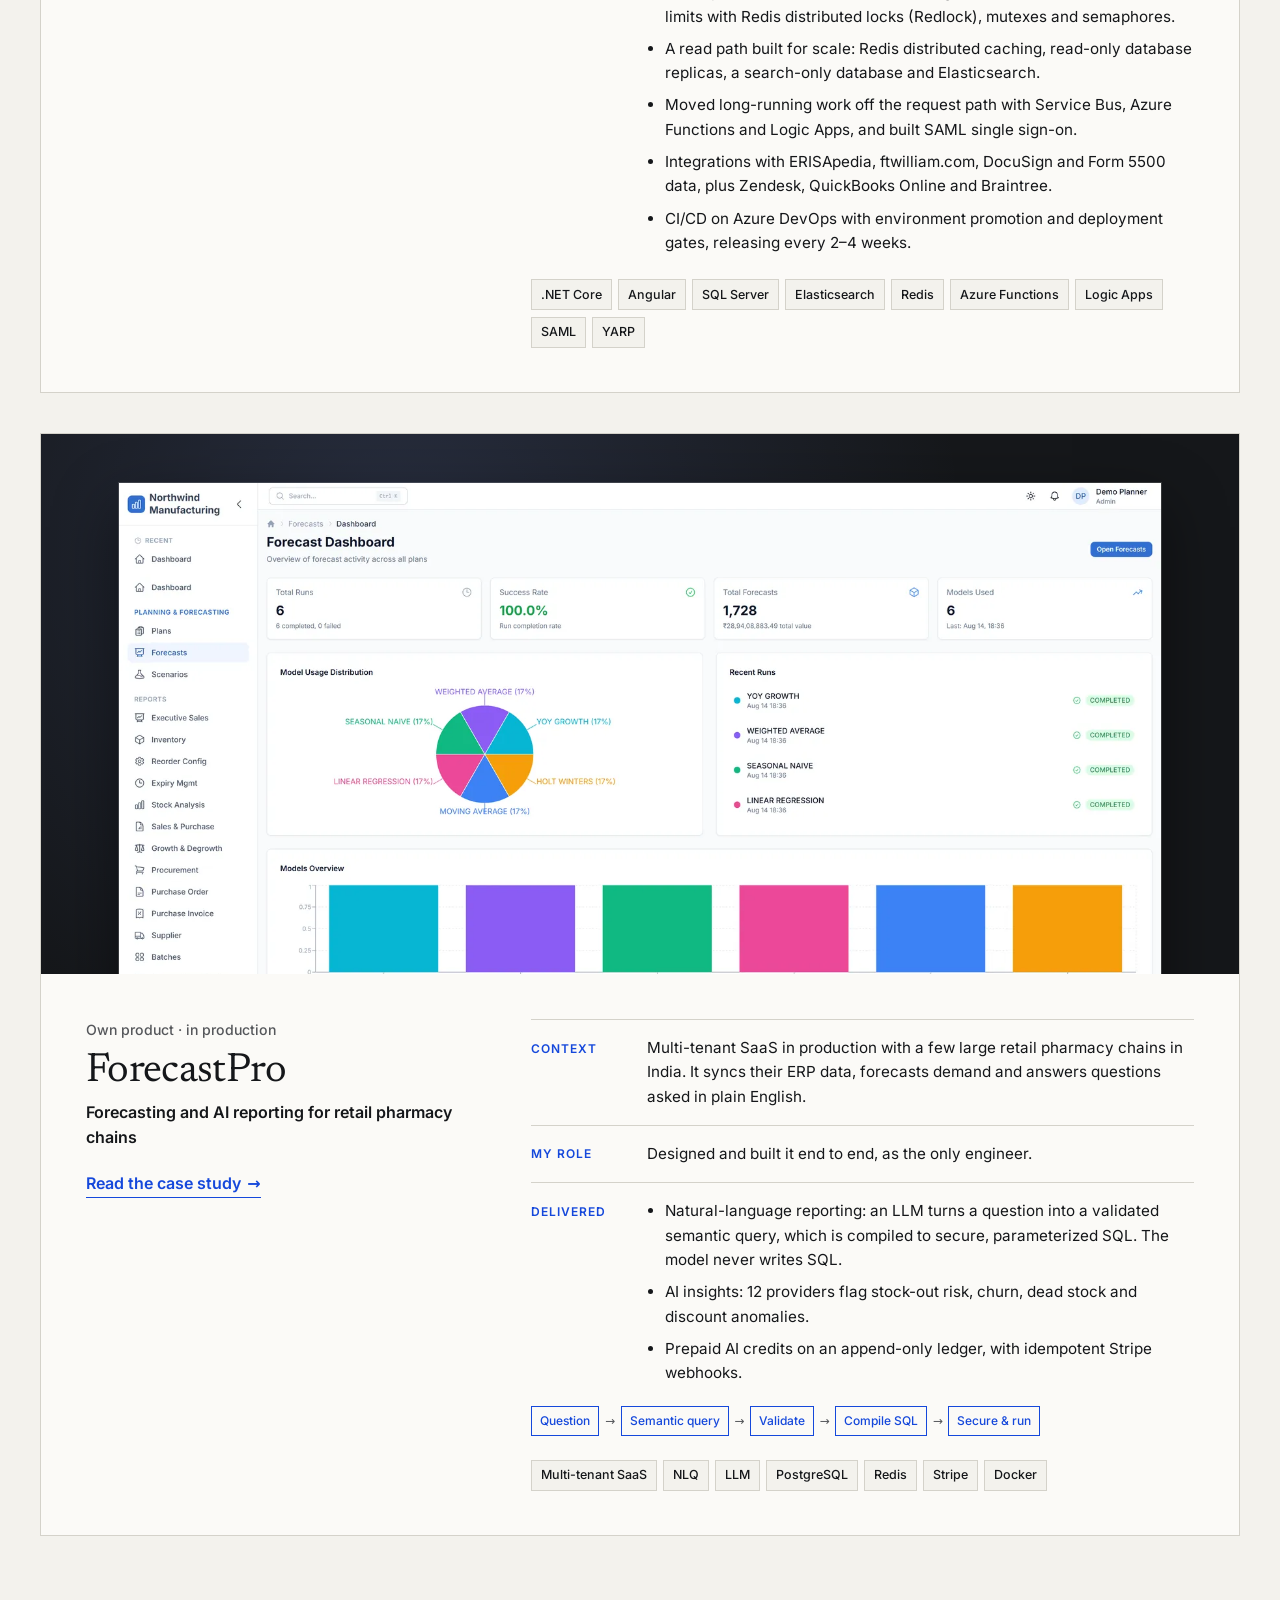
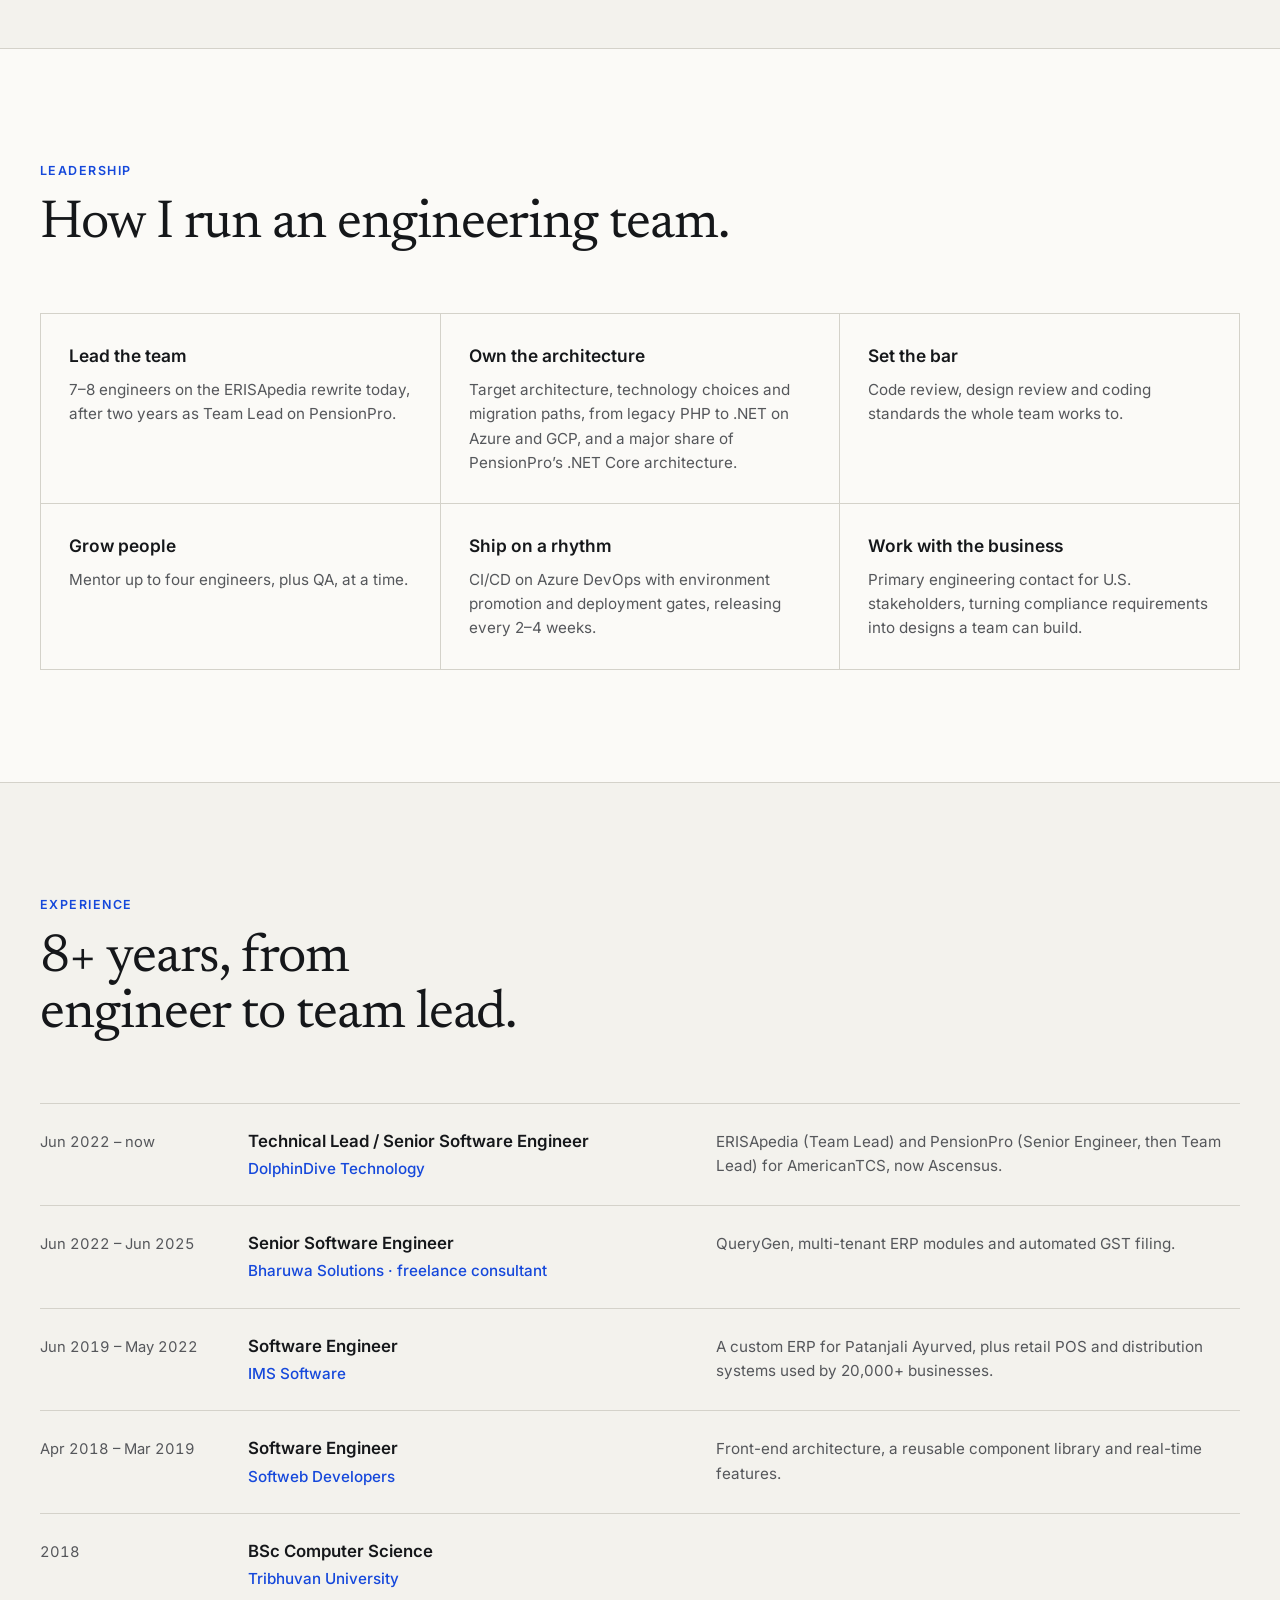
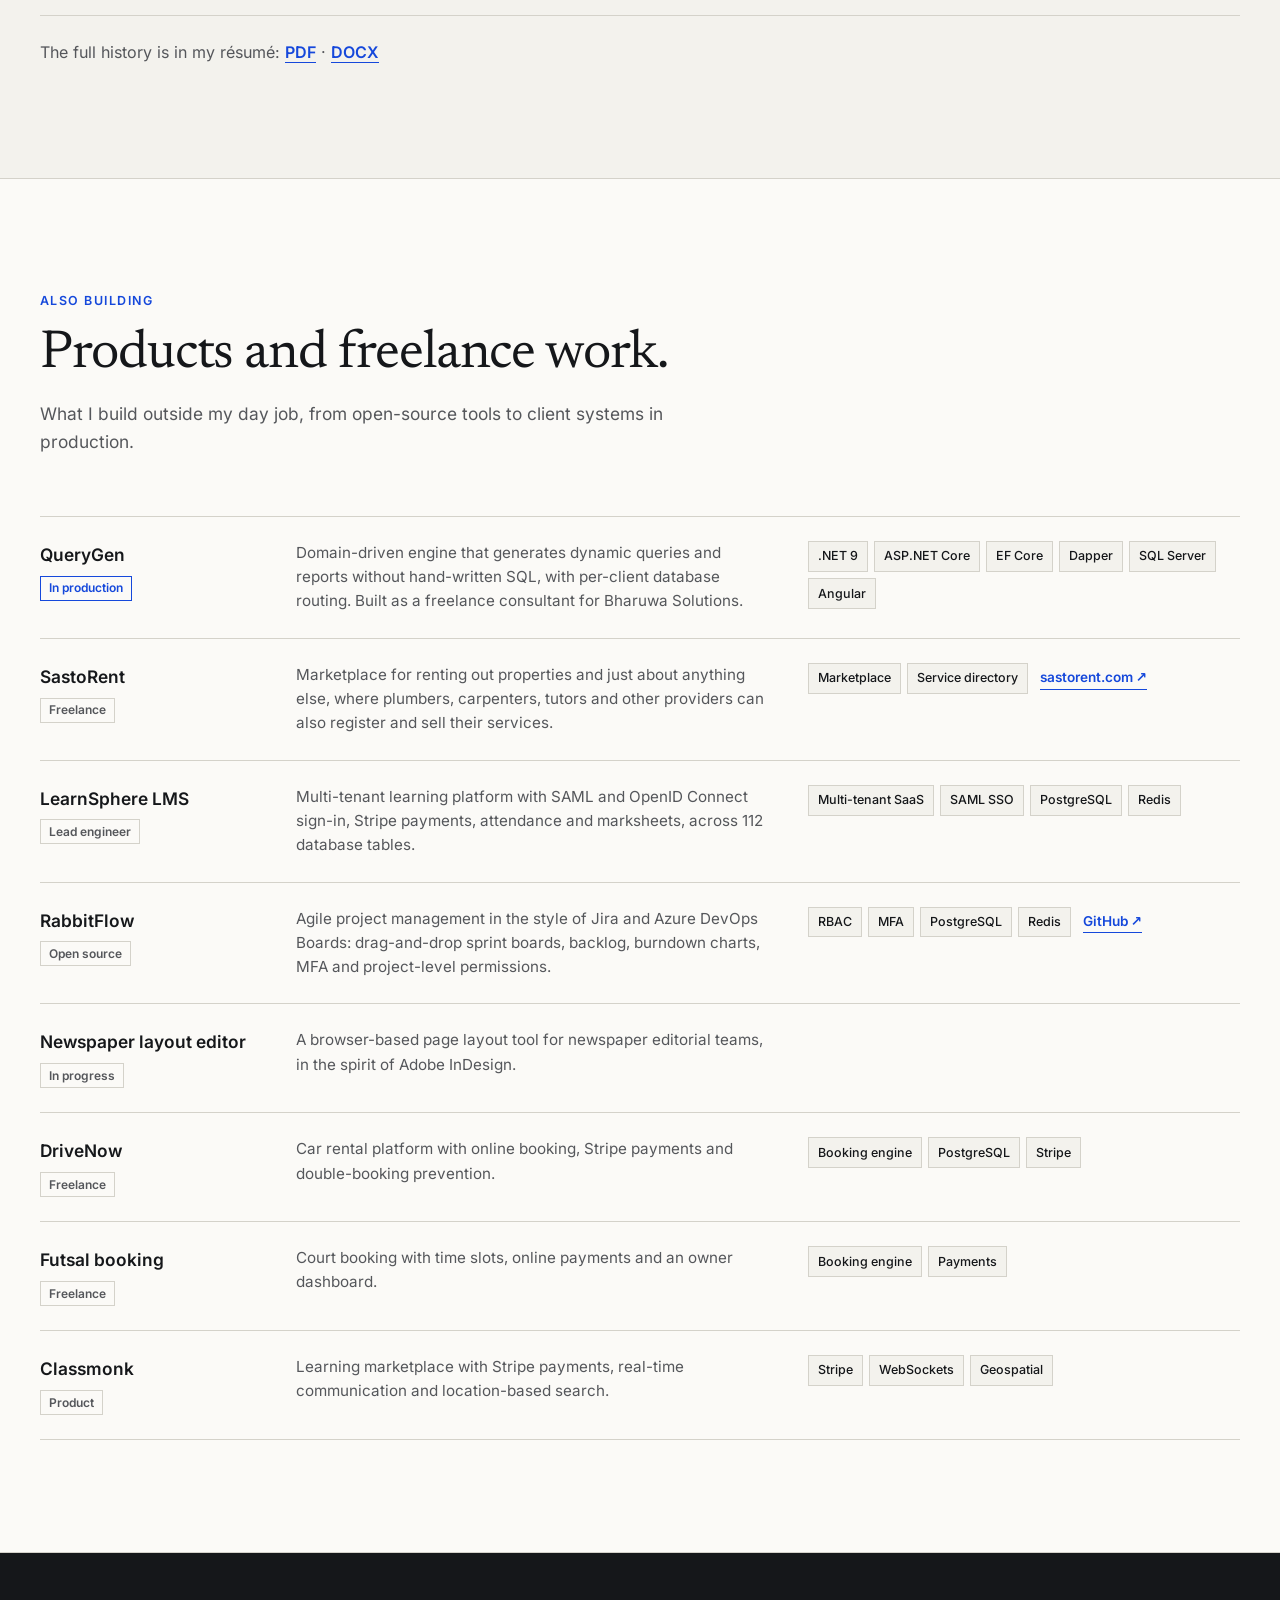
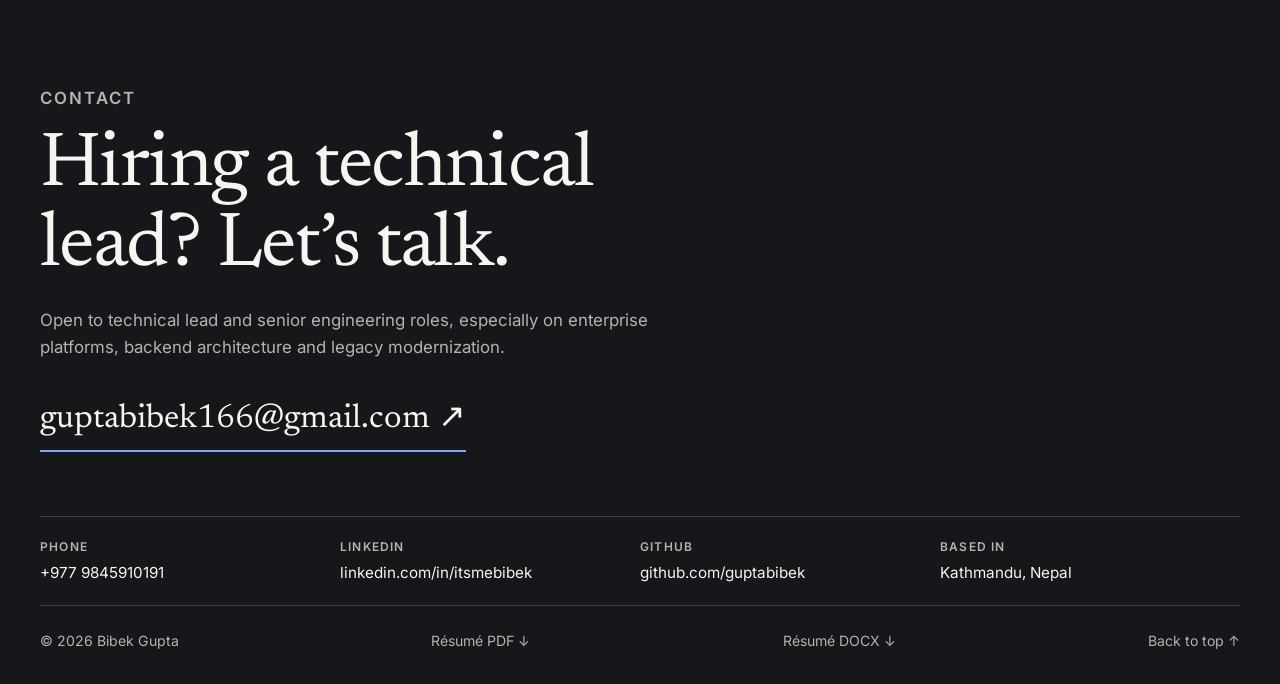
==== commit 07b0749d: "Separate PensionPro web sign-in from the third-party API gateway - Diagram: web SaaS users sign in w" ====
--- a/index.html
+++ b/index.html
@@ -107,24 +107,24 @@
       </article>
 
       <article class="work work-stack reveal" aria-labelledby="pensionpro-title">
-        <div class="work-media project-diagram arch" role="img" aria-label="PensionPro platform architecture. Clients: the PensionPro Angular web app used by 400+ TPA firms, the companion apps Fetch and PlanSponsorLinks, and external API projects. Edge: a YARP API gateway handles routing, authentication and rate limits using Redis distributed locks (Redlock), mutexes and semaphores, alongside SAML single sign-on. Application: .NET Core REST APIs hand long-running work to Azure Service Bus, Storage queues and tables and Event Grid, processed by Azure Functions and Logic Apps. Data: a SQL Server primary for writes, read-only replicas for reads, a search-only database with Elasticsearch, and Redis for distributed caching and locks. Integrations: ERISApedia, ftwilliam.com, DocuSign, Form 5500 data, Zendesk, QuickBooks Online and Braintree. Delivery through Azure DevOps pipelines.">
+        <div class="work-media project-diagram arch" role="img" aria-label="PensionPro platform architecture. Web SaaS users of the PensionPro Angular web app, used by 400+ TPA firms, sign in with SAML single sign-on or a normal login with MFA; the companion apps Fetch and PlanSponsorLinks sit alongside it. Third-party API consumers go through a separate YARP API gateway that handles their authentication and rate limits using Redis distributed locks (Redlock), mutexes and semaphores. Application: .NET Core REST APIs for the web app, external API services behind the gateway, async hand-off through Azure Service Bus, Storage queues and tables and Event Grid, and background processing on Azure Functions and Logic Apps. Data: a SQL Server primary for writes, read-only replicas for reads, a search-only database with Elasticsearch, and Redis for distributed caching and locks. Integrations: ERISApedia, ftwilliam.com, DocuSign, Form 5500 data, Zendesk, QuickBooks Online and Braintree. Delivery through Azure DevOps pipelines.">
           <div class="diagram" aria-hidden="true">
             <p class="diagram-caption"><span>Fig. 02</span>PensionPro platform architecture · overview</p>
-            <div class="arch-layer"><p class="arch-label">Clients</p><div class="arch-nodes">
+            <div class="arch-layer"><p class="arch-label">Web SaaS</p><div class="arch-nodes">
               <div class="node"><b>PensionPro web app</b><small>Angular · 400+ TPA firms</small></div>
+              <div class="node"><b>Sign-in</b><small>SAML SSO · login · MFA</small></div>
               <div class="node"><b>Fetch</b><small>Companion app</small></div>
               <div class="node"><b>PlanSponsorLinks</b><small>Companion app</small></div>
-              <div class="node"><b>External API projects</b><small>Partner &amp; client integrations</small></div>
-            </div></div>
-            <div class="flow"></div>
-            <div class="arch-layer"><p class="arch-label">Edge &amp; identity</p><div class="arch-nodes">
+            </div></div>
+            <div class="arch-layer"><p class="arch-label">Third-party APIs</p><div class="arch-nodes">
+              <div class="node"><b>API consumers</b><small>Third-party integrators</small></div>
               <div class="node node-accent"><b>YARP API gateway</b><small>Routing · auth · rate limits</small></div>
               <div class="node"><b>Rate limiting</b><small>Redlock · mutexes · semaphores</small></div>
-              <div class="node"><b>SAML SSO</b><small>Identity &amp; sign-on</small></div>
             </div></div>
             <div class="flow"></div>
             <div class="arch-layer"><p class="arch-label">Application</p><div class="arch-nodes">
-              <div class="node node-accent"><b>.NET Core REST APIs</b><small>C# · EF Core · request path</small></div>
+              <div class="node node-accent"><b>.NET Core REST APIs</b><small>Web app backend · C# · EF Core</small></div>
+              <div class="node"><b>External API services</b><small>Behind the gateway</small></div>
               <div class="node"><b>Async hand-off</b><small>Service Bus · Storage queues &amp; tables · Event Grid</small></div>
               <div class="node"><b>Background processing</b><small>Azure Functions (all triggers) · Logic Apps</small></div>
             </div></div>
@@ -149,7 +149,7 @@
           <dl class="facts">
             <div><dt>Context</dt><dd>Workflow software for 400+ third-party administrator firms managing 230,000+ U.S. retirement plans, now part of Ascensus. The platform also includes the companion apps Fetch and PlanSponsorLinks.</dd></div>
             <div><dt>My role</dt><dd>Senior engineer across the full stack and a major contributor to the platform’s .NET Core architecture, then Team Lead for two years.</dd></div>
-            <div><dt>Delivered</dt><dd><ul><li>Designed and architected an API gateway on YARP for the platform’s external APIs, handling authentication and rate limits with Redis distributed locks (Redlock), mutexes and semaphores.</li><li>A read path built for scale: Redis distributed caching, read-only database replicas, a search-only database and Elasticsearch.</li><li>Moved long-running work off the request path with Service Bus, Azure Functions and Logic Apps, and built SAML single sign-on.</li><li>Integrations with ERISApedia, ftwilliam.com, DocuSign and Form 5500 data, plus Zendesk, QuickBooks Online and Braintree.</li><li>CI/CD on Azure DevOps with environment promotion and deployment gates, releasing every 2–4 weeks.</li></ul></dd></div>
+            <div><dt>Delivered</dt><dd><ul><li>Designed and architected a YARP API gateway for third-party consumers of the platform’s external APIs, handling their authentication and rate limits with Redis distributed locks (Redlock), mutexes and semaphores.</li><li>A read path built for scale: Redis distributed caching, read-only database replicas, a search-only database and Elasticsearch.</li><li>Moved long-running work off the request path with Service Bus, Azure Functions and Logic Apps, and built SAML single sign-on.</li><li>Integrations with ERISApedia, ftwilliam.com, DocuSign and Form 5500 data, plus Zendesk, QuickBooks Online and Braintree.</li><li>CI/CD on Azure DevOps with environment promotion and deployment gates, releasing every 2–4 weeks.</li></ul></dd></div>
           </dl>
           <div class="tags"><span>.NET Core</span><span>Angular</span><span>SQL Server</span><span>Elasticsearch</span><span>Redis</span><span>Azure Functions</span><span>Logic Apps</span><span>SAML</span><span>YARP</span></div>
           </div>
--- a/styles.css
+++ b/styles.css
@@ -150,6 +150,7 @@
 .arch .diagram { gap: 0; }
 .arch-layer { display: grid; grid-template-columns: 8.5rem minmax(0, 1fr); gap: 1rem; align-items: start; }
 .arch-label { padding-top: .8rem; color: var(--signal); font-family: var(--mono); font-size: .75rem; letter-spacing: .08em; text-transform: uppercase; }
+.arch-layer + .arch-layer { margin-top: 1rem; padding-top: 1rem; border-top: 1px dashed rgba(246, 245, 240, .16); }
 .arch-nodes { display: grid; grid-template-columns: repeat(auto-fit, minmax(180px, 1fr)); gap: .6rem; }
 .arch .flow { margin-left: calc(8.5rem + 1rem + 40px); }
 .work-meta { color: var(--muted); font-size: .88rem; font-weight: 500; }
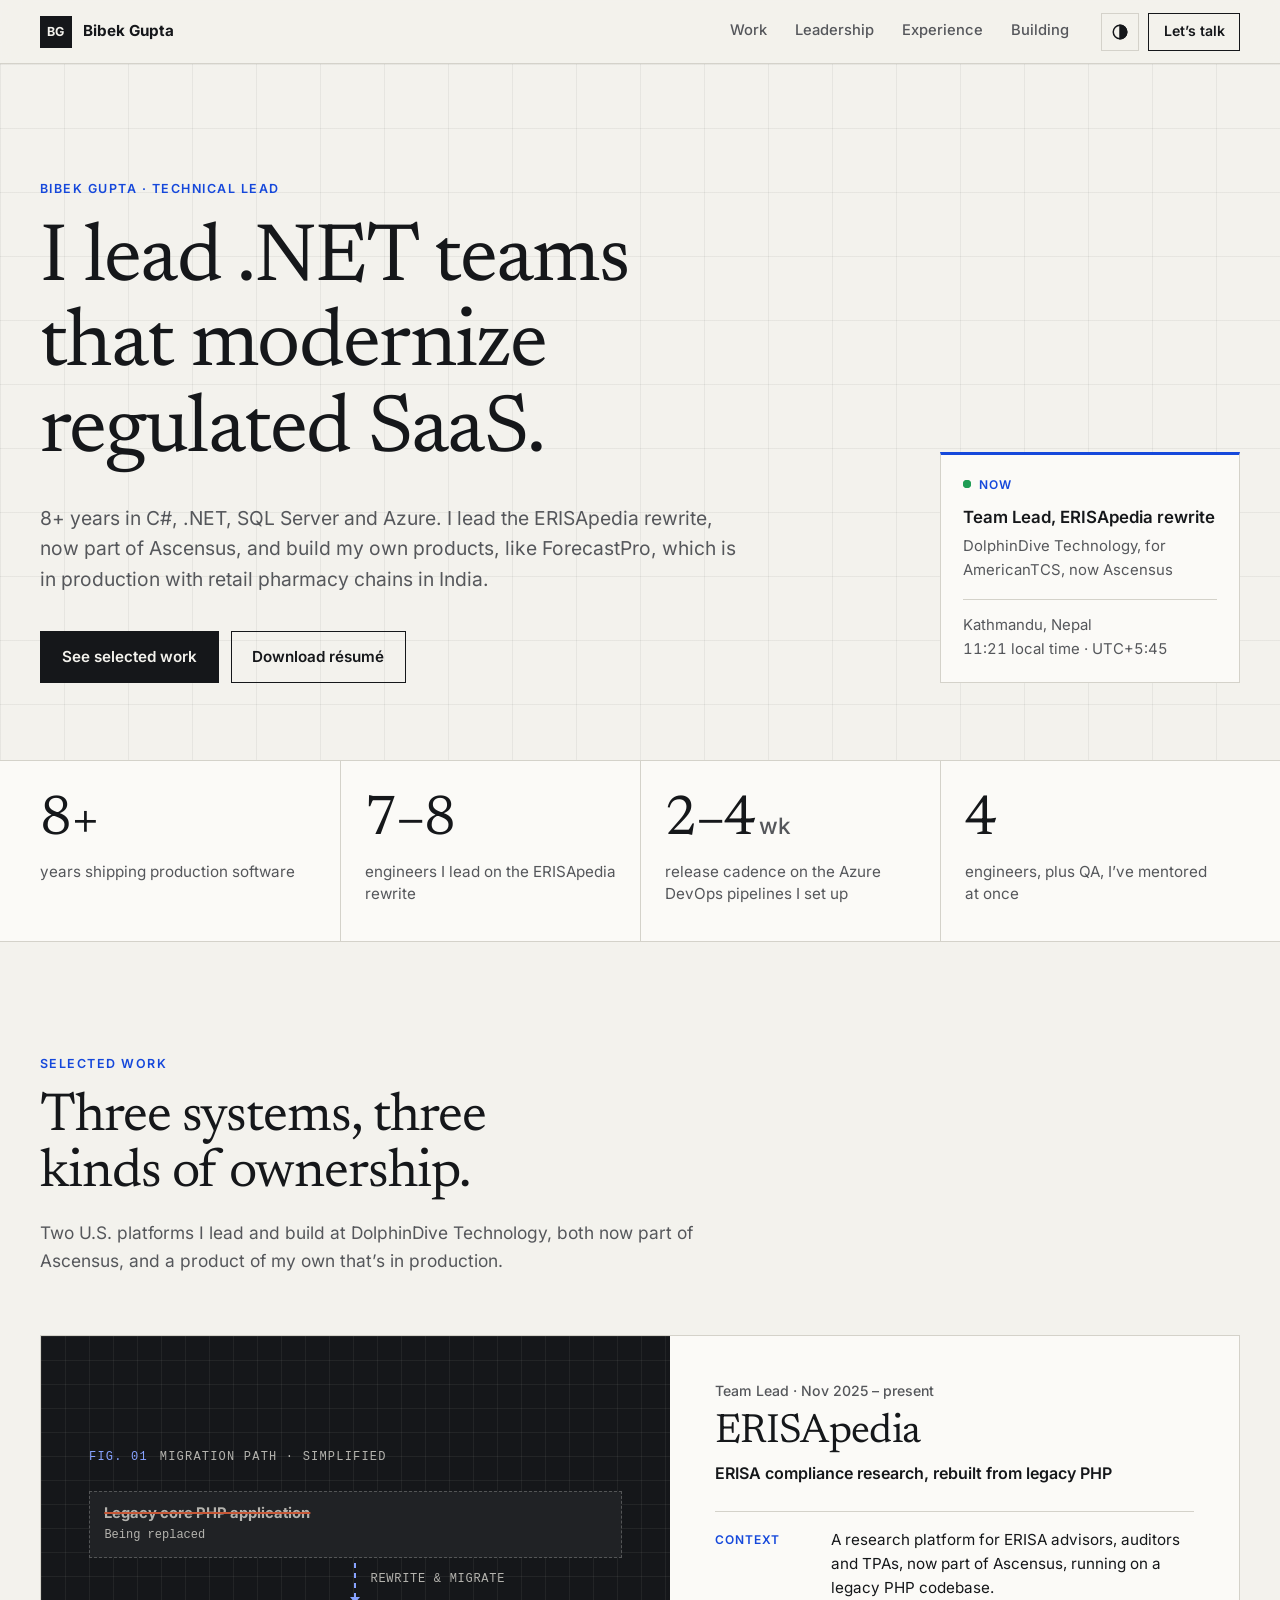
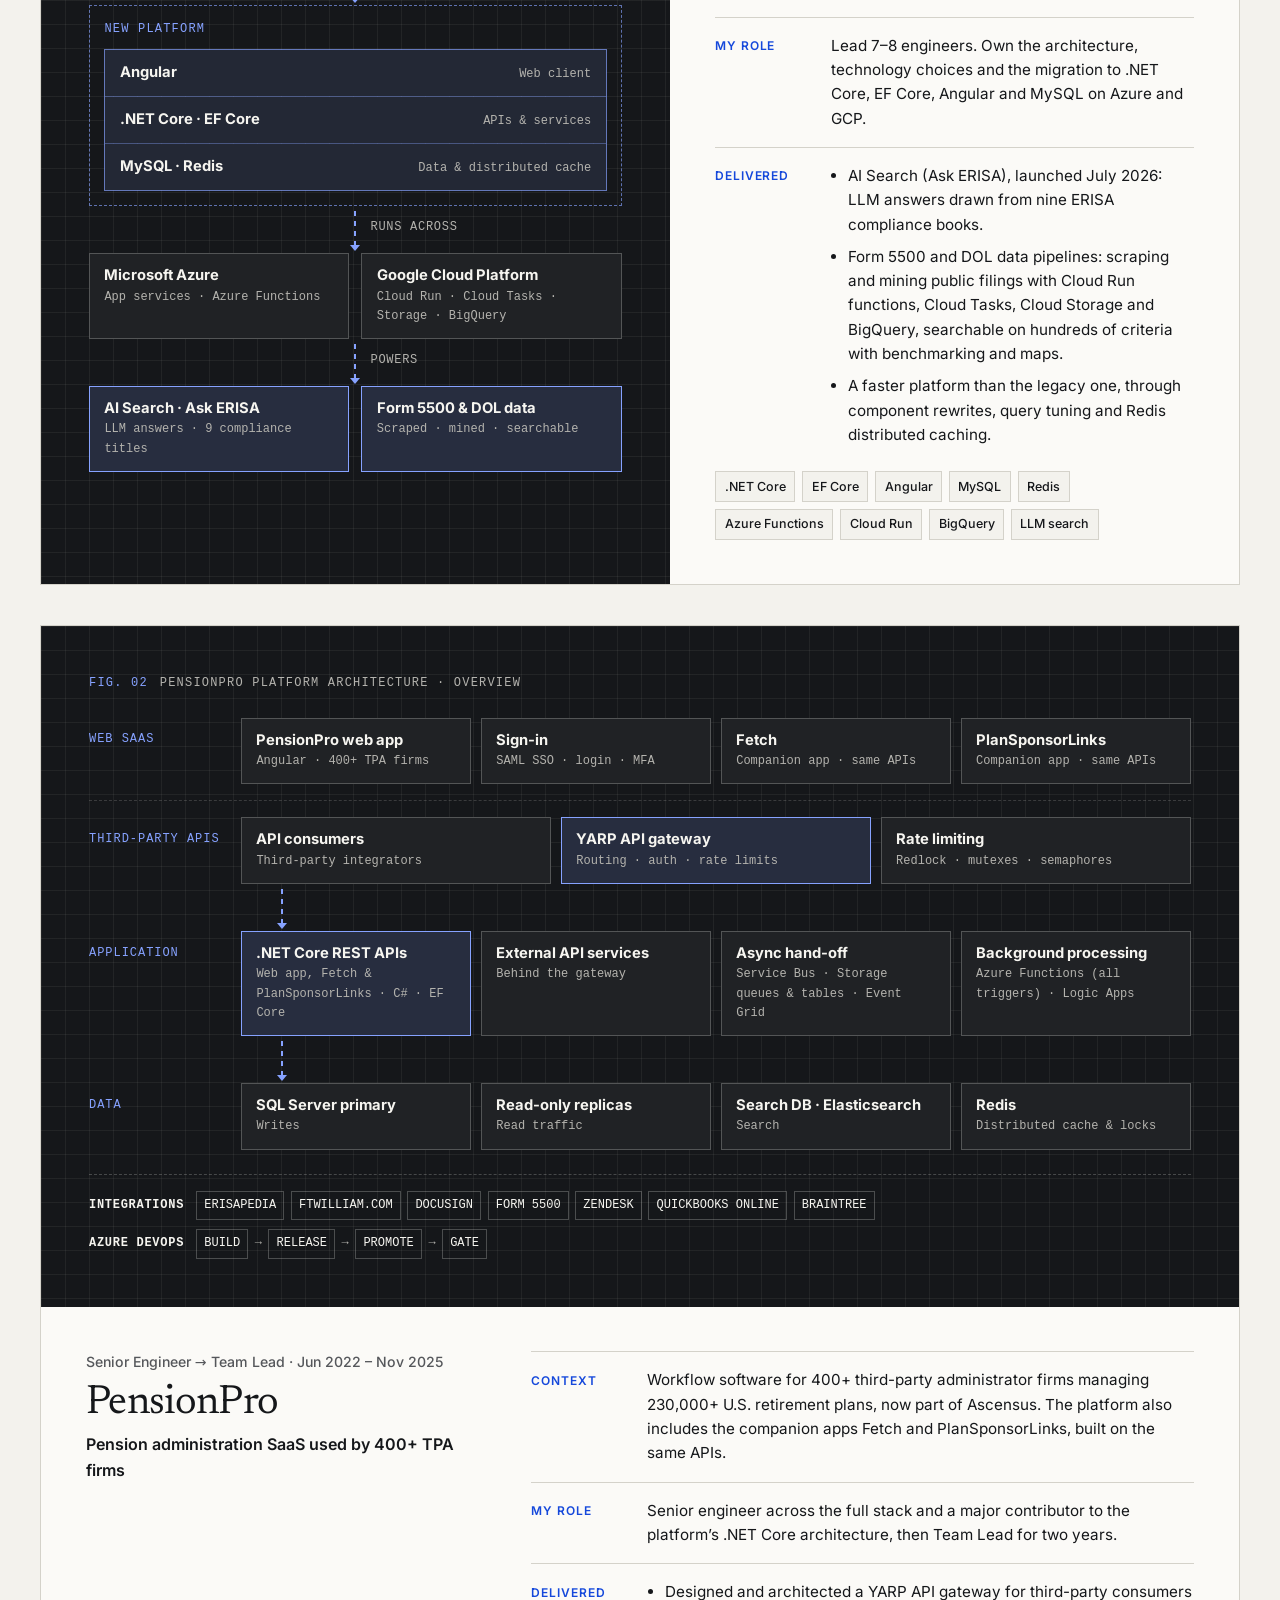
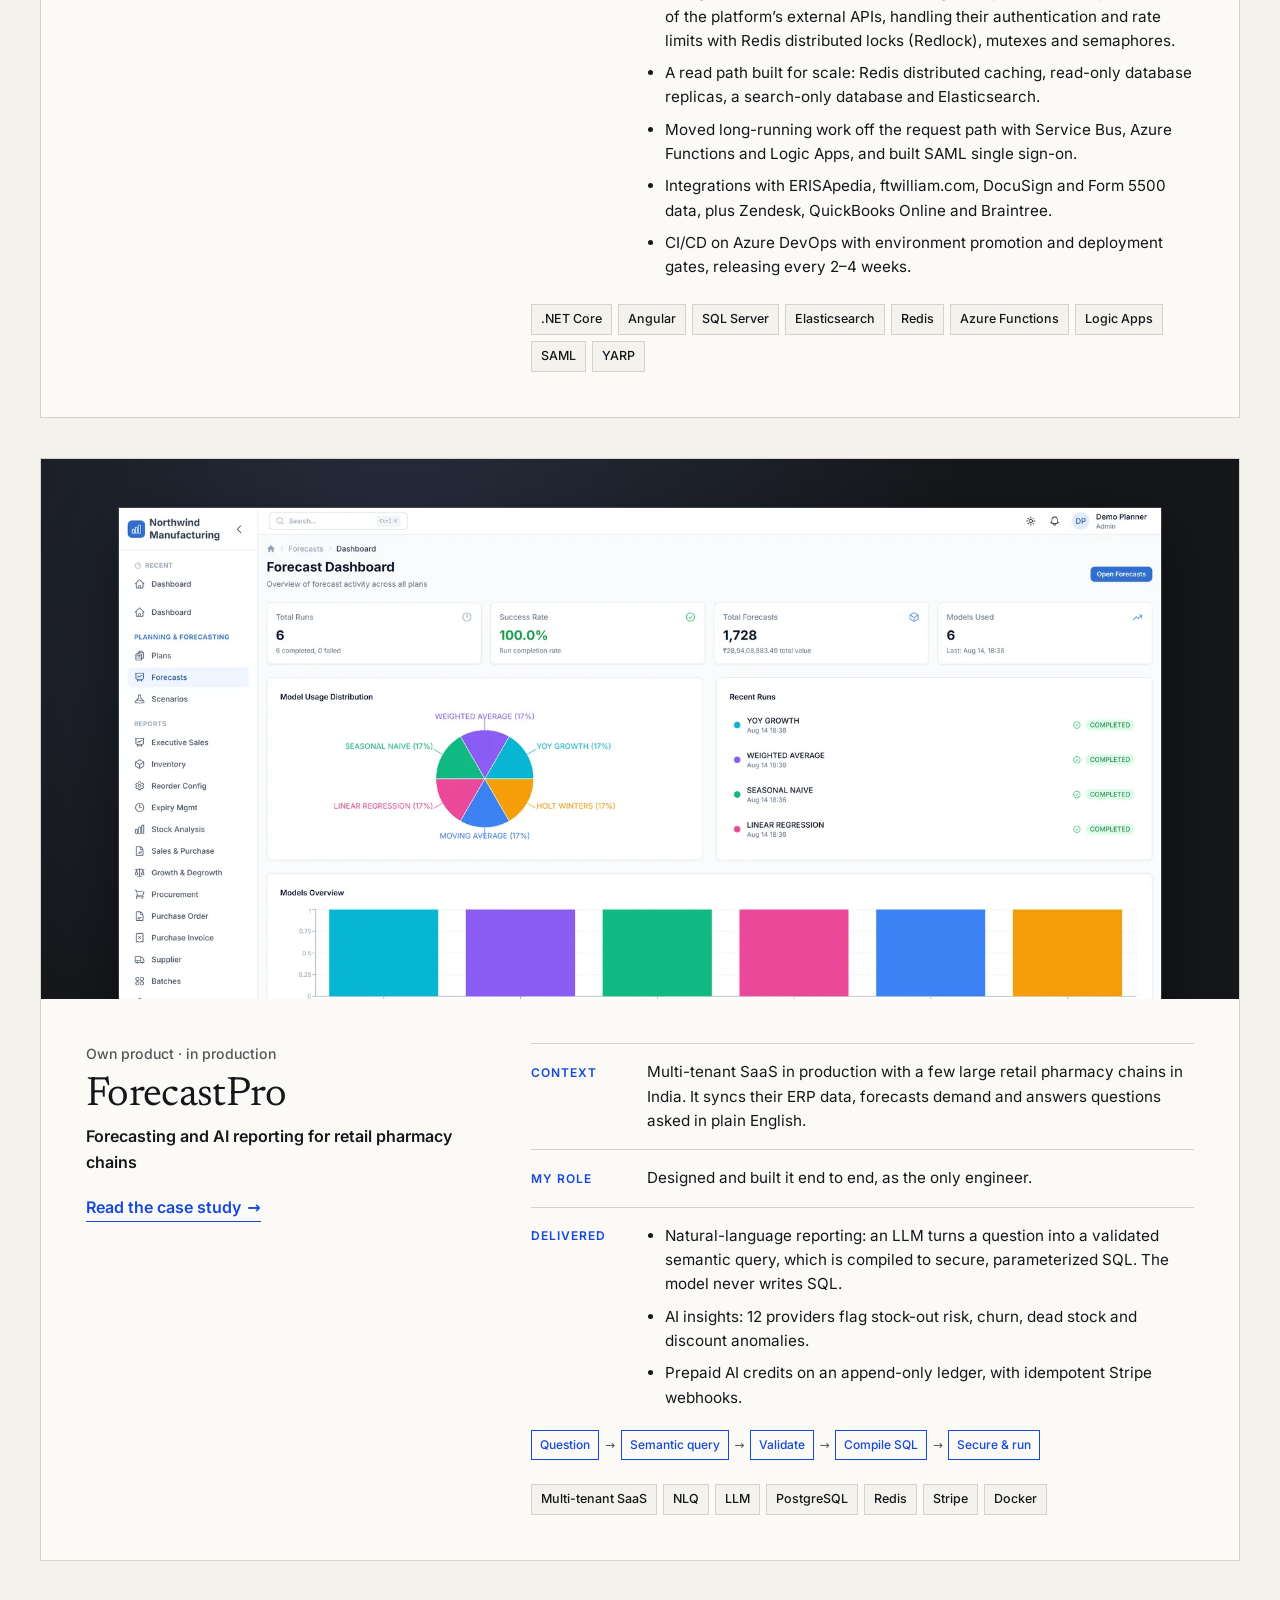
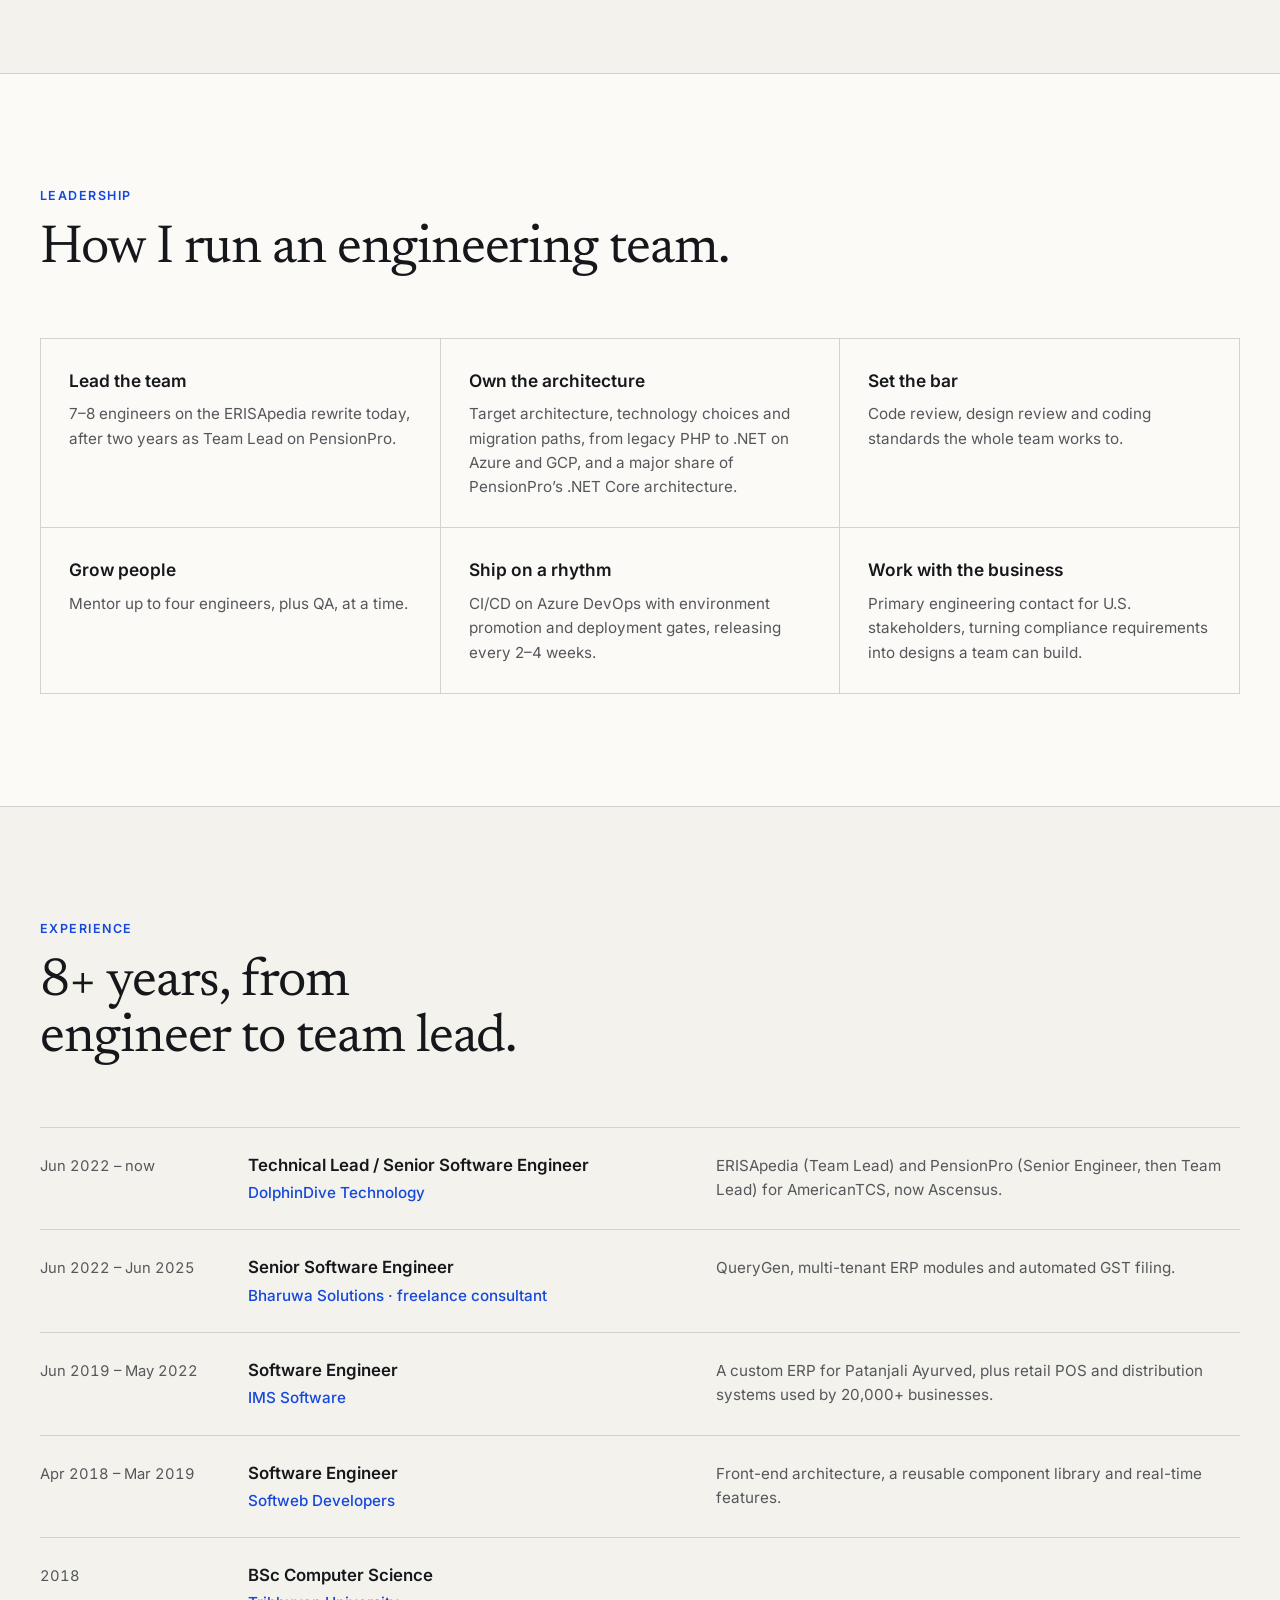
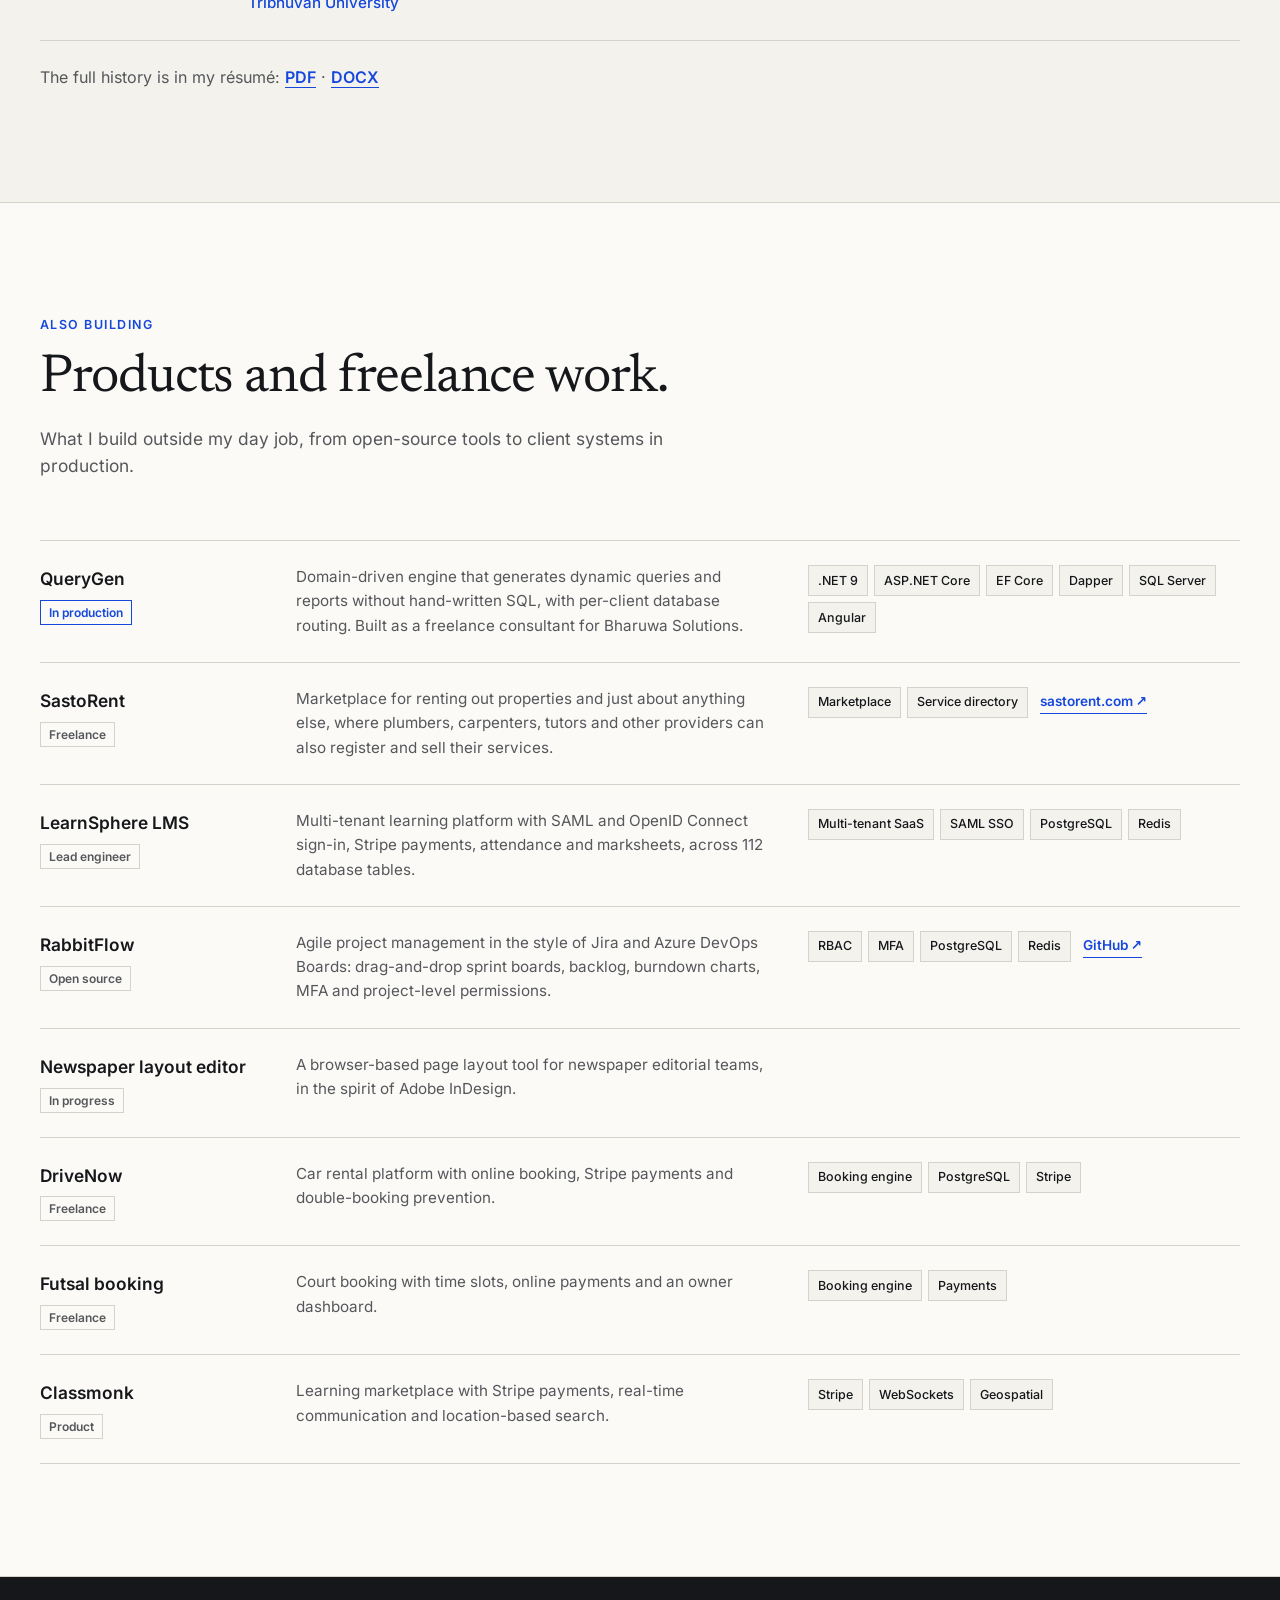
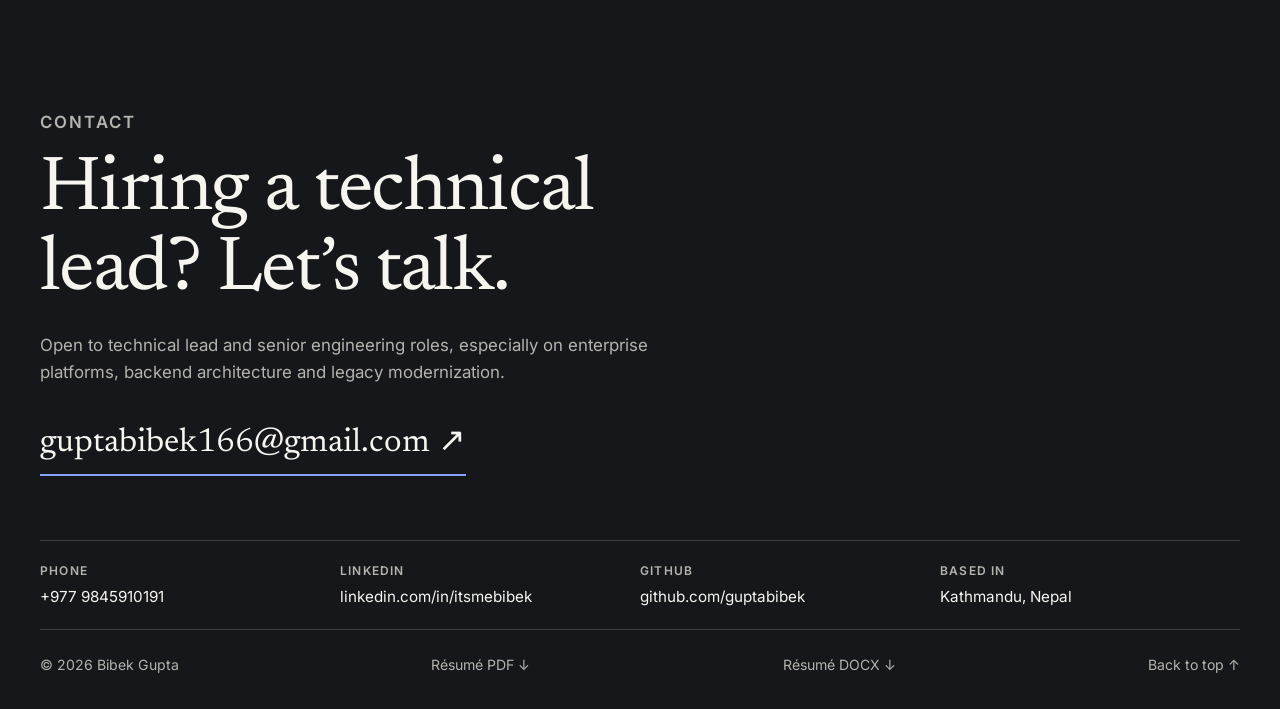
==== commit 3b22376b: "Show Fetch and PlanSponsorLinks on the shared PensionPro APIs - Diagram: companion apps marked as us" ====
--- a/index.html
+++ b/index.html
@@ -107,14 +107,14 @@
       </article>
 
       <article class="work work-stack reveal" aria-labelledby="pensionpro-title">
-        <div class="work-media project-diagram arch" role="img" aria-label="PensionPro platform architecture. Web SaaS users of the PensionPro Angular web app, used by 400+ TPA firms, sign in with SAML single sign-on or a normal login with MFA; the companion apps Fetch and PlanSponsorLinks sit alongside it. Third-party API consumers go through a separate YARP API gateway that handles their authentication and rate limits using Redis distributed locks (Redlock), mutexes and semaphores. Application: .NET Core REST APIs for the web app, external API services behind the gateway, async hand-off through Azure Service Bus, Storage queues and tables and Event Grid, and background processing on Azure Functions and Logic Apps. Data: a SQL Server primary for writes, read-only replicas for reads, a search-only database with Elasticsearch, and Redis for distributed caching and locks. Integrations: ERISApedia, ftwilliam.com, DocuSign, Form 5500 data, Zendesk, QuickBooks Online and Braintree. Delivery through Azure DevOps pipelines.">
+        <div class="work-media project-diagram arch" role="img" aria-label="PensionPro platform architecture. Web SaaS users of the PensionPro Angular web app, used by 400+ TPA firms, sign in with SAML single sign-on or a normal login with MFA; the companion apps Fetch and PlanSponsorLinks use the same PensionPro APIs. Third-party API consumers go through a separate YARP API gateway that handles their authentication and rate limits using Redis distributed locks (Redlock), mutexes and semaphores. Application: .NET Core REST APIs shared by the web app, Fetch and PlanSponsorLinks, external API services behind the gateway, async hand-off through Azure Service Bus, Storage queues and tables and Event Grid, and background processing on Azure Functions and Logic Apps. Data: a SQL Server primary for writes, read-only replicas for reads, a search-only database with Elasticsearch, and Redis for distributed caching and locks. Integrations: ERISApedia, ftwilliam.com, DocuSign, Form 5500 data, Zendesk, QuickBooks Online and Braintree. Delivery through Azure DevOps pipelines.">
           <div class="diagram" aria-hidden="true">
             <p class="diagram-caption"><span>Fig. 02</span>PensionPro platform architecture · overview</p>
             <div class="arch-layer"><p class="arch-label">Web SaaS</p><div class="arch-nodes">
               <div class="node"><b>PensionPro web app</b><small>Angular · 400+ TPA firms</small></div>
               <div class="node"><b>Sign-in</b><small>SAML SSO · login · MFA</small></div>
-              <div class="node"><b>Fetch</b><small>Companion app</small></div>
-              <div class="node"><b>PlanSponsorLinks</b><small>Companion app</small></div>
+              <div class="node"><b>Fetch</b><small>Companion app · same APIs</small></div>
+              <div class="node"><b>PlanSponsorLinks</b><small>Companion app · same APIs</small></div>
             </div></div>
             <div class="arch-layer"><p class="arch-label">Third-party APIs</p><div class="arch-nodes">
               <div class="node"><b>API consumers</b><small>Third-party integrators</small></div>
@@ -123,7 +123,7 @@
             </div></div>
             <div class="flow"></div>
             <div class="arch-layer"><p class="arch-label">Application</p><div class="arch-nodes">
-              <div class="node node-accent"><b>.NET Core REST APIs</b><small>Web app backend · C# · EF Core</small></div>
+              <div class="node node-accent"><b>.NET Core REST APIs</b><small>Web app, Fetch &amp; PlanSponsorLinks · C# · EF Core</small></div>
               <div class="node"><b>External API services</b><small>Behind the gateway</small></div>
               <div class="node"><b>Async hand-off</b><small>Service Bus · Storage queues &amp; tables · Event Grid</small></div>
               <div class="node"><b>Background processing</b><small>Azure Functions (all triggers) · Logic Apps</small></div>
@@ -147,7 +147,7 @@
           </div>
           <div class="work-detail">
           <dl class="facts">
-            <div><dt>Context</dt><dd>Workflow software for 400+ third-party administrator firms managing 230,000+ U.S. retirement plans, now part of Ascensus. The platform also includes the companion apps Fetch and PlanSponsorLinks.</dd></div>
+            <div><dt>Context</dt><dd>Workflow software for 400+ third-party administrator firms managing 230,000+ U.S. retirement plans, now part of Ascensus. The platform also includes the companion apps Fetch and PlanSponsorLinks, built on the same APIs.</dd></div>
             <div><dt>My role</dt><dd>Senior engineer across the full stack and a major contributor to the platform’s .NET Core architecture, then Team Lead for two years.</dd></div>
             <div><dt>Delivered</dt><dd><ul><li>Designed and architected a YARP API gateway for third-party consumers of the platform’s external APIs, handling their authentication and rate limits with Redis distributed locks (Redlock), mutexes and semaphores.</li><li>A read path built for scale: Redis distributed caching, read-only database replicas, a search-only database and Elasticsearch.</li><li>Moved long-running work off the request path with Service Bus, Azure Functions and Logic Apps, and built SAML single sign-on.</li><li>Integrations with ERISApedia, ftwilliam.com, DocuSign and Form 5500 data, plus Zendesk, QuickBooks Online and Braintree.</li><li>CI/CD on Azure DevOps with environment promotion and deployment gates, releasing every 2–4 weeks.</li></ul></dd></div>
           </dl>
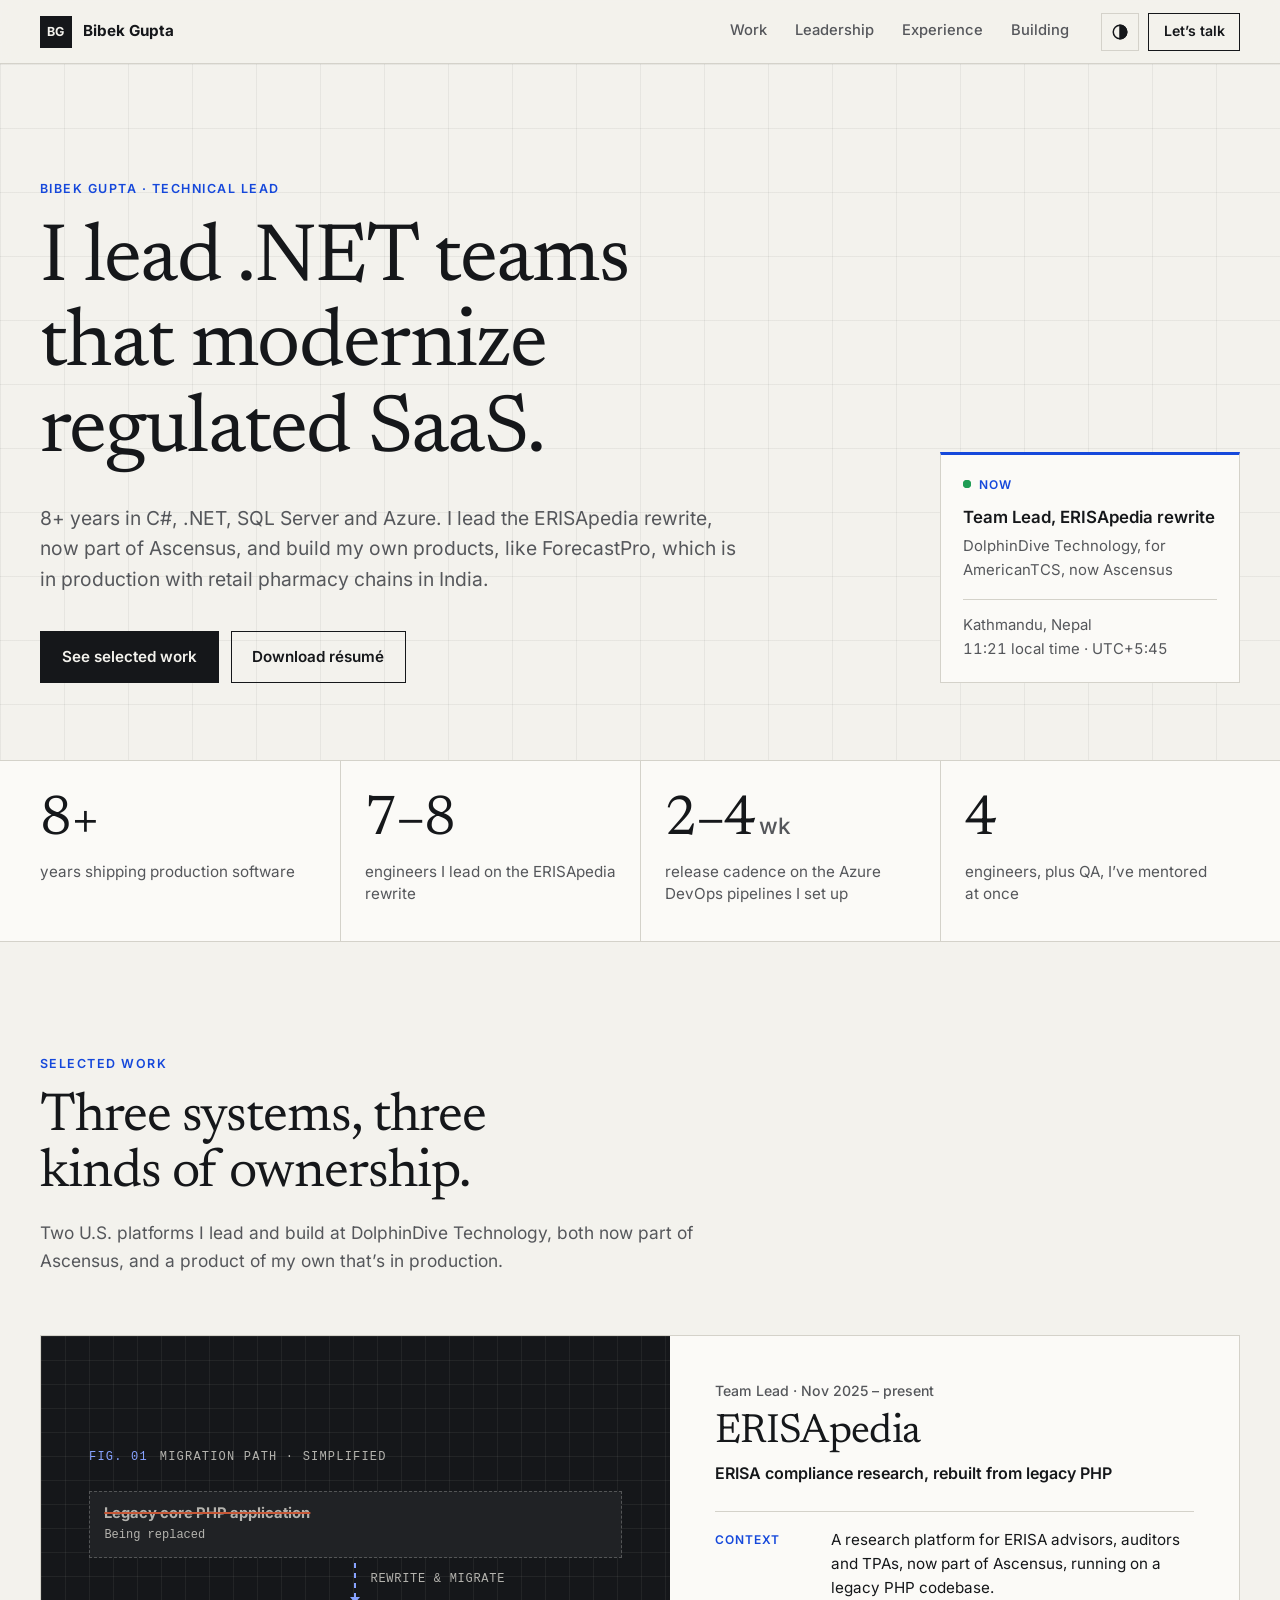
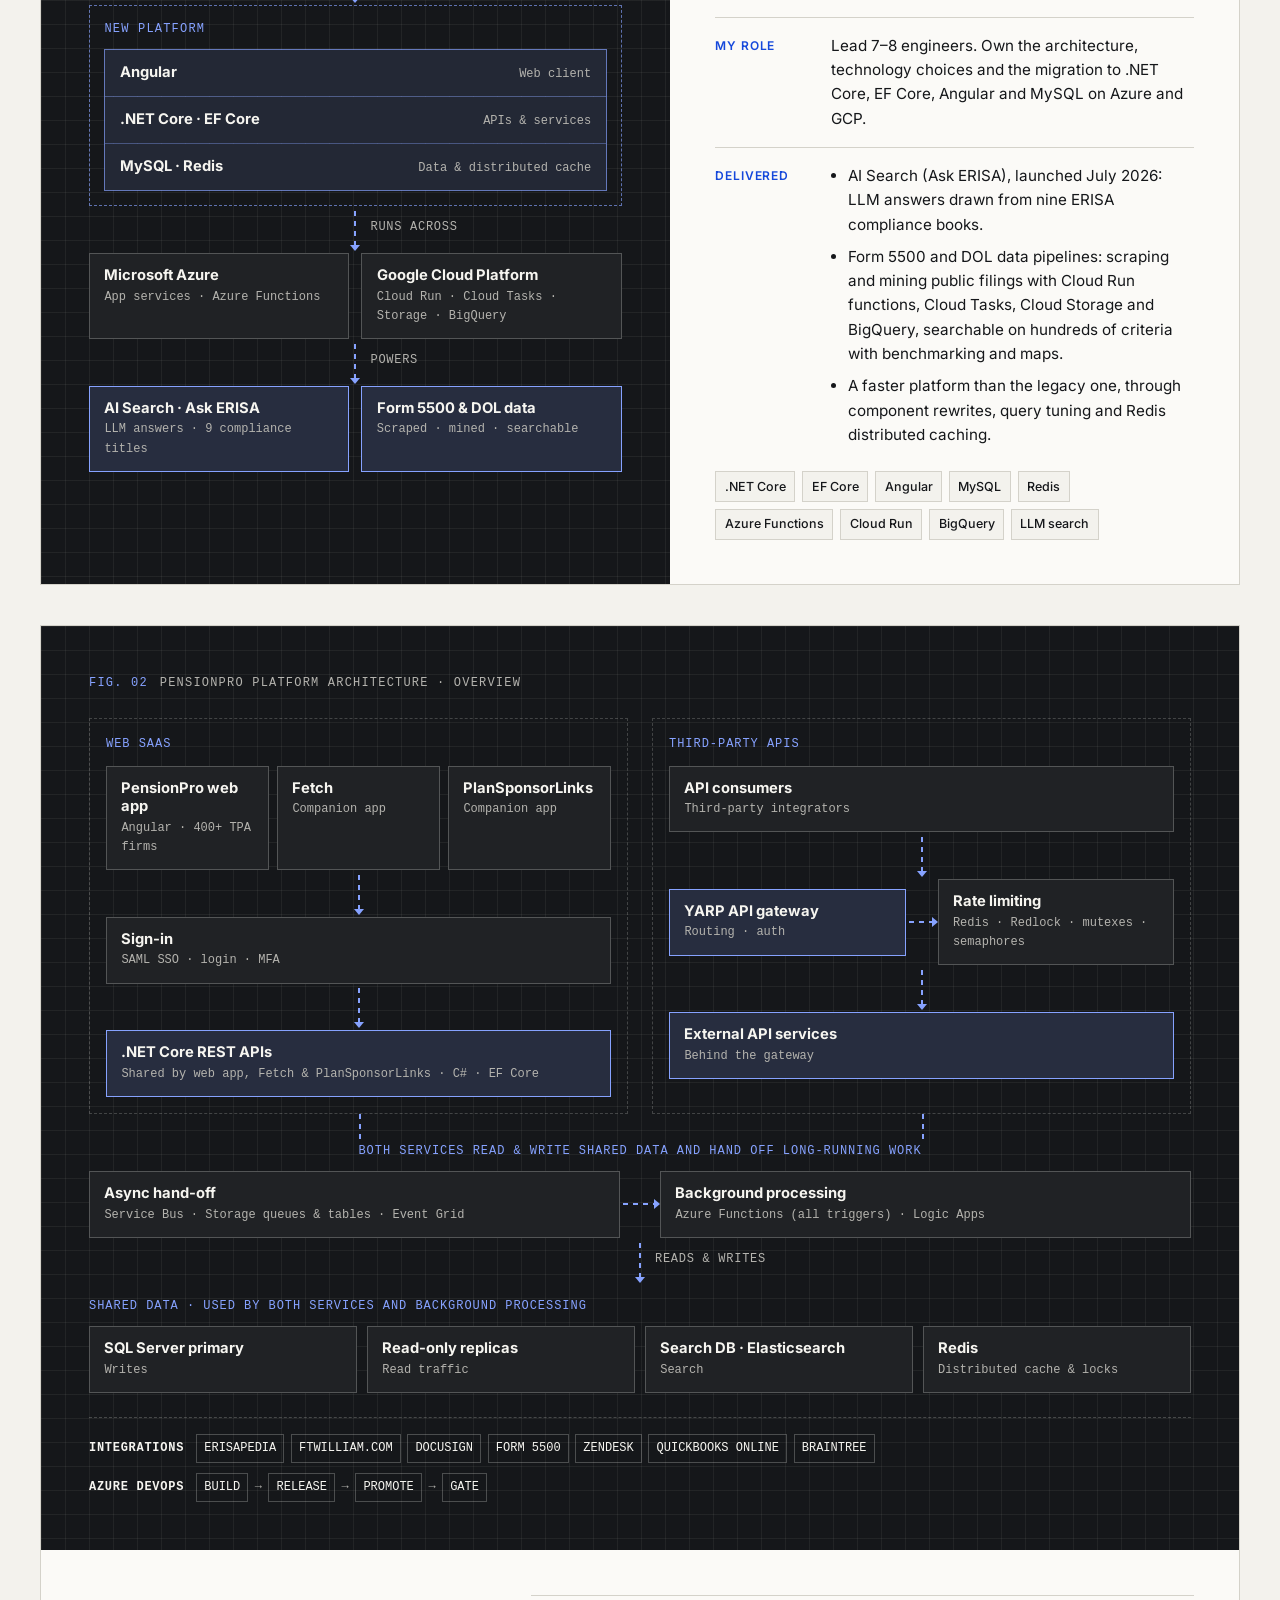
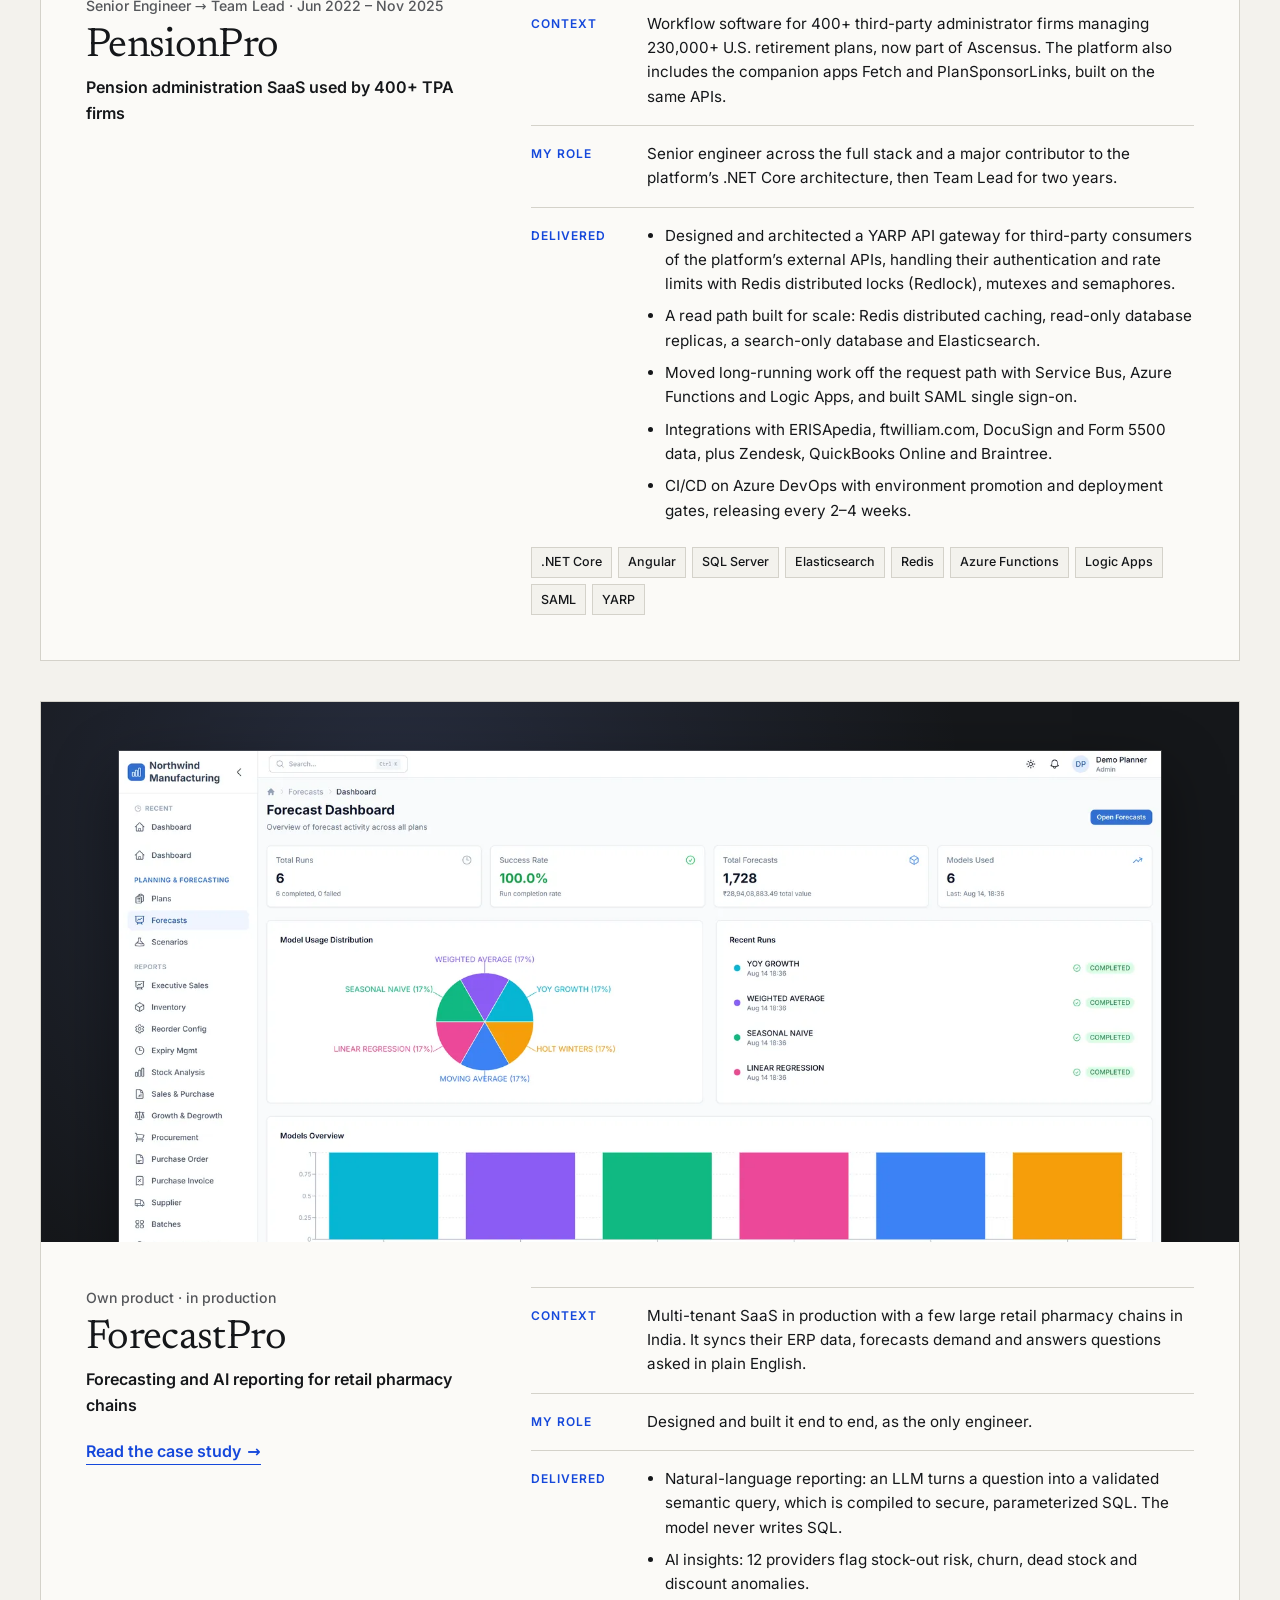
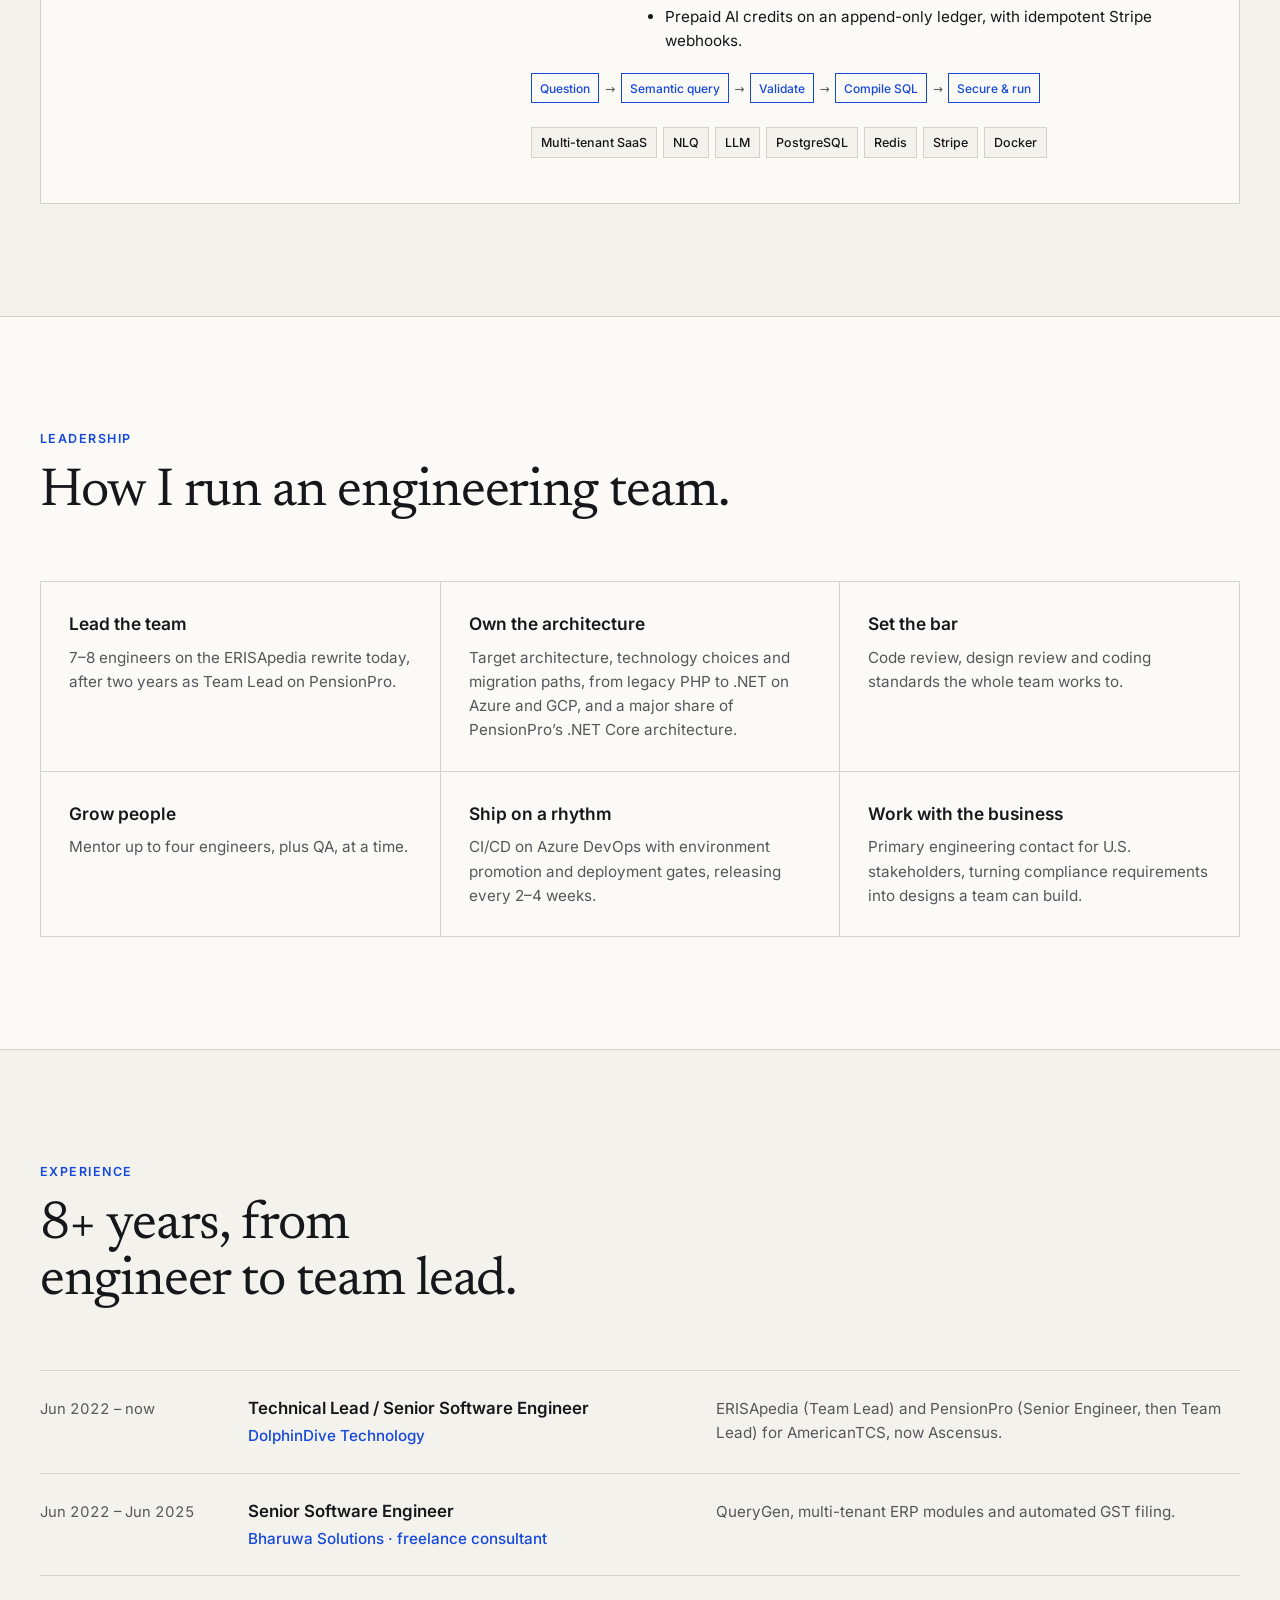
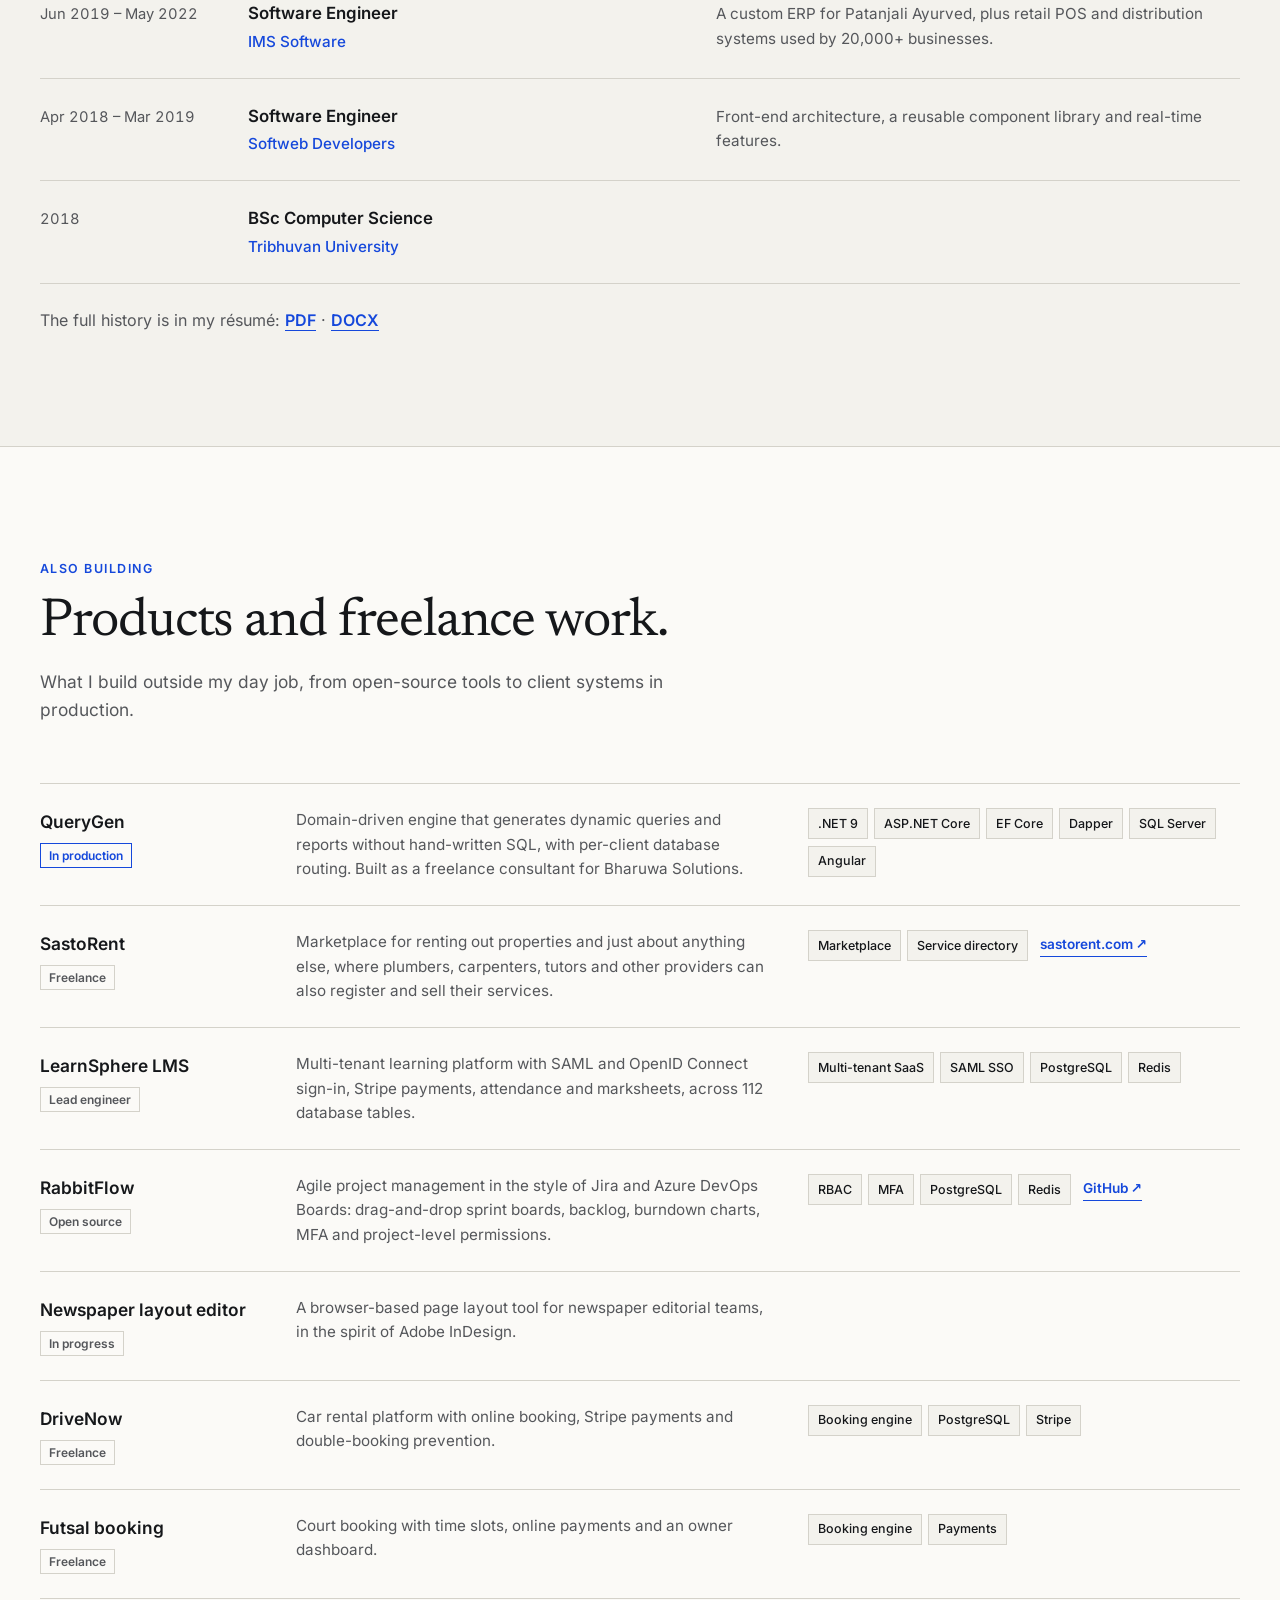
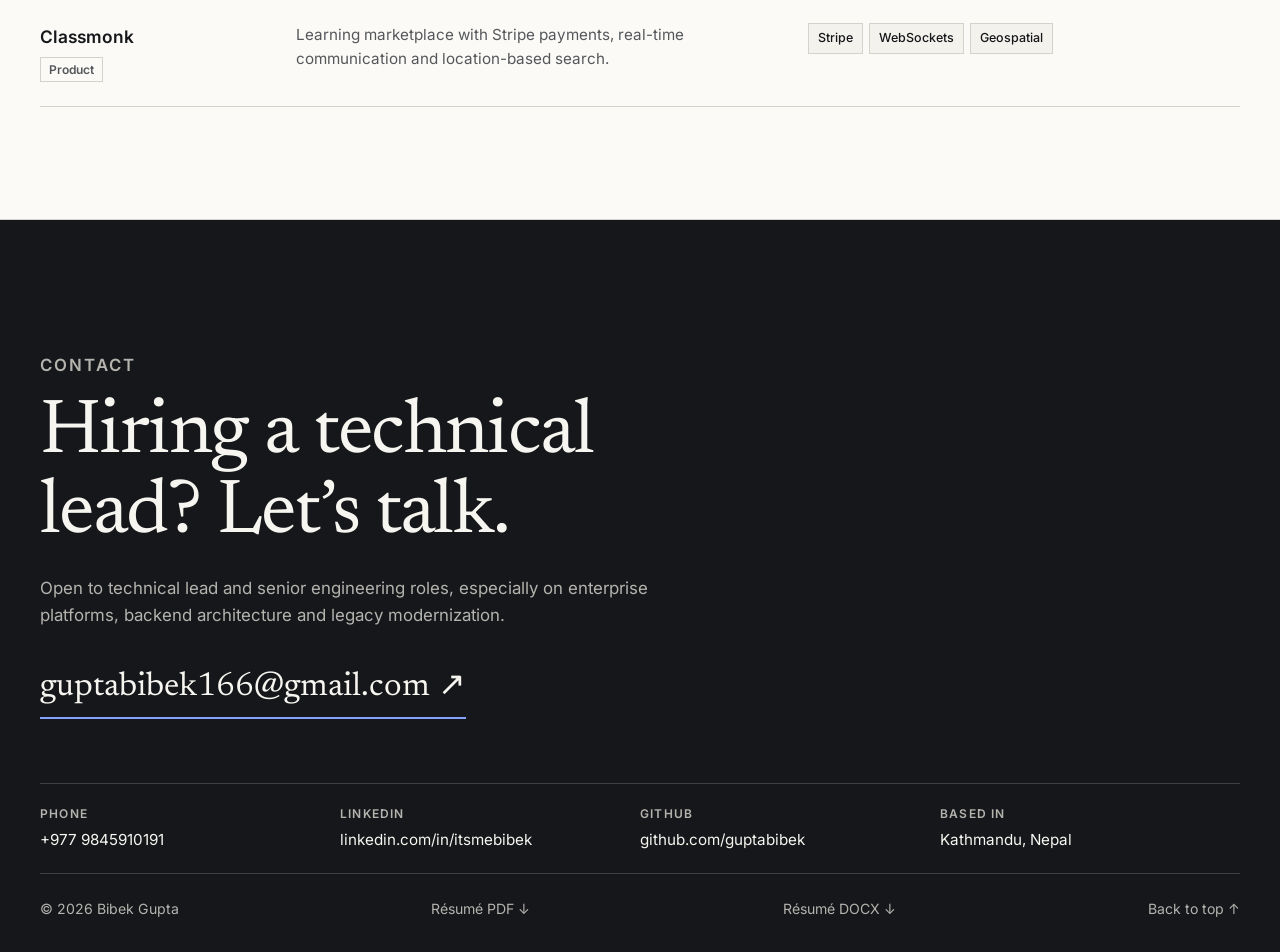
==== commit 8ca0e1b0: "Redraw PensionPro diagram as two converging paths - Web SaaS lane: web app, Fetch and PlanSponsorLin" ====
--- a/index.html
+++ b/index.html
@@ -107,34 +107,50 @@
       </article>
 
       <article class="work work-stack reveal" aria-labelledby="pensionpro-title">
-        <div class="work-media project-diagram arch" role="img" aria-label="PensionPro platform architecture. Web SaaS users of the PensionPro Angular web app, used by 400+ TPA firms, sign in with SAML single sign-on or a normal login with MFA; the companion apps Fetch and PlanSponsorLinks use the same PensionPro APIs. Third-party API consumers go through a separate YARP API gateway that handles their authentication and rate limits using Redis distributed locks (Redlock), mutexes and semaphores. Application: .NET Core REST APIs shared by the web app, Fetch and PlanSponsorLinks, external API services behind the gateway, async hand-off through Azure Service Bus, Storage queues and tables and Event Grid, and background processing on Azure Functions and Logic Apps. Data: a SQL Server primary for writes, read-only replicas for reads, a search-only database with Elasticsearch, and Redis for distributed caching and locks. Integrations: ERISApedia, ftwilliam.com, DocuSign, Form 5500 data, Zendesk, QuickBooks Online and Braintree. Delivery through Azure DevOps pipelines.">
+        <div class="work-media project-diagram arch" role="img" aria-label="PensionPro platform architecture, two entry paths. Web SaaS path: the PensionPro Angular web app used by 400+ TPA firms and the companion apps Fetch and PlanSponsorLinks sign in with SAML SSO or a login with MFA, then call the shared .NET Core REST APIs. Third-party path: API consumers call a YARP API gateway, which works with rate limiting built on Redis distributed locks (Redlock), mutexes and semaphores, and forwards to the external API services. Both the REST APIs and the external API services read and write shared data and hand long-running work to async hand-off (Service Bus, Storage queues and tables, Event Grid), which background processing on Azure Functions and Logic Apps picks up. Shared data, used by both services and background processing: SQL Server primary for writes, read-only replicas, a search database with Elasticsearch, and Redis for cache and locks. Integrations: ERISApedia, ftwilliam.com, DocuSign, Form 5500 data, Zendesk, QuickBooks Online and Braintree. Delivery through Azure DevOps pipelines.">
           <div class="diagram" aria-hidden="true">
             <p class="diagram-caption"><span>Fig. 02</span>PensionPro platform architecture · overview</p>
-            <div class="arch-layer"><p class="arch-label">Web SaaS</p><div class="arch-nodes">
-              <div class="node"><b>PensionPro web app</b><small>Angular · 400+ TPA firms</small></div>
-              <div class="node"><b>Sign-in</b><small>SAML SSO · login · MFA</small></div>
-              <div class="node"><b>Fetch</b><small>Companion app · same APIs</small></div>
-              <div class="node"><b>PlanSponsorLinks</b><small>Companion app · same APIs</small></div>
-            </div></div>
-            <div class="arch-layer"><p class="arch-label">Third-party APIs</p><div class="arch-nodes">
-              <div class="node"><b>API consumers</b><small>Third-party integrators</small></div>
-              <div class="node node-accent"><b>YARP API gateway</b><small>Routing · auth · rate limits</small></div>
-              <div class="node"><b>Rate limiting</b><small>Redlock · mutexes · semaphores</small></div>
-            </div></div>
-            <div class="flow"></div>
-            <div class="arch-layer"><p class="arch-label">Application</p><div class="arch-nodes">
-              <div class="node node-accent"><b>.NET Core REST APIs</b><small>Web app, Fetch &amp; PlanSponsorLinks · C# · EF Core</small></div>
-              <div class="node"><b>External API services</b><small>Behind the gateway</small></div>
+            <div class="lanes2">
+              <div class="lane">
+                <p class="arch-label">Web SaaS</p>
+                <div class="lane-row">
+                  <div class="node"><b>PensionPro web app</b><small>Angular · 400+ TPA firms</small></div>
+                  <div class="node"><b>Fetch</b><small>Companion app</small></div>
+                  <div class="node"><b>PlanSponsorLinks</b><small>Companion app</small></div>
+                </div>
+                <div class="flow"></div>
+                <div class="node"><b>Sign-in</b><small>SAML SSO · login · MFA</small></div>
+                <div class="flow"></div>
+                <div class="node node-accent"><b>.NET Core REST APIs</b><small>Shared by web app, Fetch &amp; PlanSponsorLinks · C# · EF Core</small></div>
+              </div>
+              <div class="lane">
+                <p class="arch-label">Third-party APIs</p>
+                <div class="node"><b>API consumers</b><small>Third-party integrators</small></div>
+                <div class="flow"></div>
+                <div class="gate-row">
+                  <div class="node node-accent"><b>YARP API gateway</b><small>Routing · auth</small></div>
+                  <div class="flow-x"></div>
+                  <div class="node"><b>Rate limiting</b><small>Redis · Redlock · mutexes · semaphores</small></div>
+                </div>
+                <div class="flow"></div>
+                <div class="node node-accent"><b>External API services</b><small>Behind the gateway</small></div>
+              </div>
+            </div>
+            <div class="merge" aria-hidden="true"><span></span><span></span></div>
+            <p class="arch-label merge-label">Both services read &amp; write shared data and hand off long-running work</p>
+            <div class="async-row">
               <div class="node"><b>Async hand-off</b><small>Service Bus · Storage queues &amp; tables · Event Grid</small></div>
+              <div class="flow-x"></div>
               <div class="node"><b>Background processing</b><small>Azure Functions (all triggers) · Logic Apps</small></div>
-            </div></div>
-            <div class="flow"></div>
-            <div class="arch-layer"><p class="arch-label">Data</p><div class="arch-nodes">
+            </div>
+            <div class="flow"><span>Reads &amp; writes</span></div>
+            <p class="arch-label">Shared data · used by both services and background processing</p>
+            <div class="arch-nodes">
               <div class="node"><b>SQL Server primary</b><small>Writes</small></div>
               <div class="node"><b>Read-only replicas</b><small>Read traffic</small></div>
               <div class="node"><b>Search DB · Elasticsearch</b><small>Search</small></div>
               <div class="node"><b>Redis</b><small>Distributed cache &amp; locks</small></div>
-            </div></div>
+            </div>
             <div class="pipeline"><b>Integrations</b><i>ERISApedia</i><i>ftwilliam.com</i><i>DocuSign</i><i>Form 5500</i><i>Zendesk</i><i>QuickBooks Online</i><i>Braintree</i></div>
             <div class="pipeline"><b>Azure DevOps</b><i>Build</i>→<i>Release</i>→<i>Promote</i>→<i>Gate</i></div>
           </div>
--- a/styles.css
+++ b/styles.css
@@ -148,11 +148,21 @@
 .work-stack .work-copy { display: grid; grid-template-columns: minmax(0, .75fr) minmax(0, 1.25fr); gap: 3rem; }
 .work-stack .facts { margin-top: 0; }
 .arch .diagram { gap: 0; }
-.arch-layer { display: grid; grid-template-columns: 8.5rem minmax(0, 1fr); gap: 1rem; align-items: start; }
 .arch-label { padding-top: .8rem; color: var(--signal); font-family: var(--mono); font-size: .75rem; letter-spacing: .08em; text-transform: uppercase; }
-.arch-layer + .arch-layer { margin-top: 1rem; padding-top: 1rem; border-top: 1px dashed rgba(246, 245, 240, .16); }
+.lanes2 { display: grid; grid-template-columns: 1fr 1fr; gap: 1.5rem; }
+.lane { display: flex; flex-direction: column; padding: 1rem; border: 1px dashed rgba(246, 245, 240, .2); }
+.lane .arch-label { padding-top: 0; margin-bottom: .75rem; }
+.lane-row { display: grid; grid-template-columns: repeat(3, minmax(0, 1fr)); gap: .5rem; }
+.gate-row { display: grid; grid-template-columns: minmax(0, 1fr) 2rem minmax(0, 1fr); align-items: center; }
+.merge { display: grid; grid-template-columns: 1fr 1fr; gap: 1.5rem; height: 28px; }
+.merge span { position: relative; }
+.merge span::after { content: ""; position: absolute; left: 50%; top: 0; bottom: 0; width: 2px; background: repeating-linear-gradient(to bottom, var(--signal) 0 5px, transparent 5px 10px); }
+.merge-label, .arch-label + .arch-nodes { margin-top: 0; }
+.merge-label { margin-bottom: .6rem; padding-top: 0; text-align: center; }
+.async-row { display: grid; grid-template-columns: minmax(0, 1fr) 2.5rem minmax(0, 1fr); align-items: center; }
+.arch .arch-nodes { margin-top: .6rem; }
+.arch .flow span { left: 16px; }
 .arch-nodes { display: grid; grid-template-columns: repeat(auto-fit, minmax(180px, 1fr)); gap: .6rem; }
-.arch .flow { margin-left: calc(8.5rem + 1rem + 40px); }
 .work-meta { color: var(--muted); font-size: .88rem; font-weight: 500; }
 .work-copy h3 { margin-top: .5rem; font-family: var(--serif); font-size: clamp(2rem, 3.2vw, 2.8rem); font-weight: 400; line-height: 1.05; letter-spacing: -.015em; }
 .work-sub { margin-top: .45rem; font-weight: 600; }
@@ -338,10 +348,13 @@
   .node, .layers > div { padding: .6rem .7rem; }
   .node b, .layers b { font-size: .85rem; }
   .lanes { grid-template-columns: 1fr 1.75rem 1fr; }
-  .arch-layer { grid-template-columns: 1fr; gap: .4rem; }
-  .arch-label { padding-top: 0; }
+  .lanes2, .merge { grid-template-columns: 1fr; gap: 1rem; }
+  .merge span:last-child { display: none; }
+  .lane-row { grid-template-columns: 1fr; }
+  .gate-row, .async-row { grid-template-columns: 1fr; }
+  .gate-row .flow-x, .async-row .flow-x { width: 2px; height: 22px; margin: .3rem auto; background: repeating-linear-gradient(to bottom, var(--signal) 0 5px, transparent 5px 10px); }
+  .gate-row .flow-x::after, .async-row .flow-x::after { display: none; }
   .arch-nodes { grid-template-columns: 1fr 1fr; }
-  .arch .flow { margin-left: auto; }
   .node-row.node-row-3 { grid-template-columns: 1fr; gap: .5rem; }
   .lead-grid { grid-template-columns: 1fr; }
   .lead-grid article { padding: 1.4rem 1.25rem; }
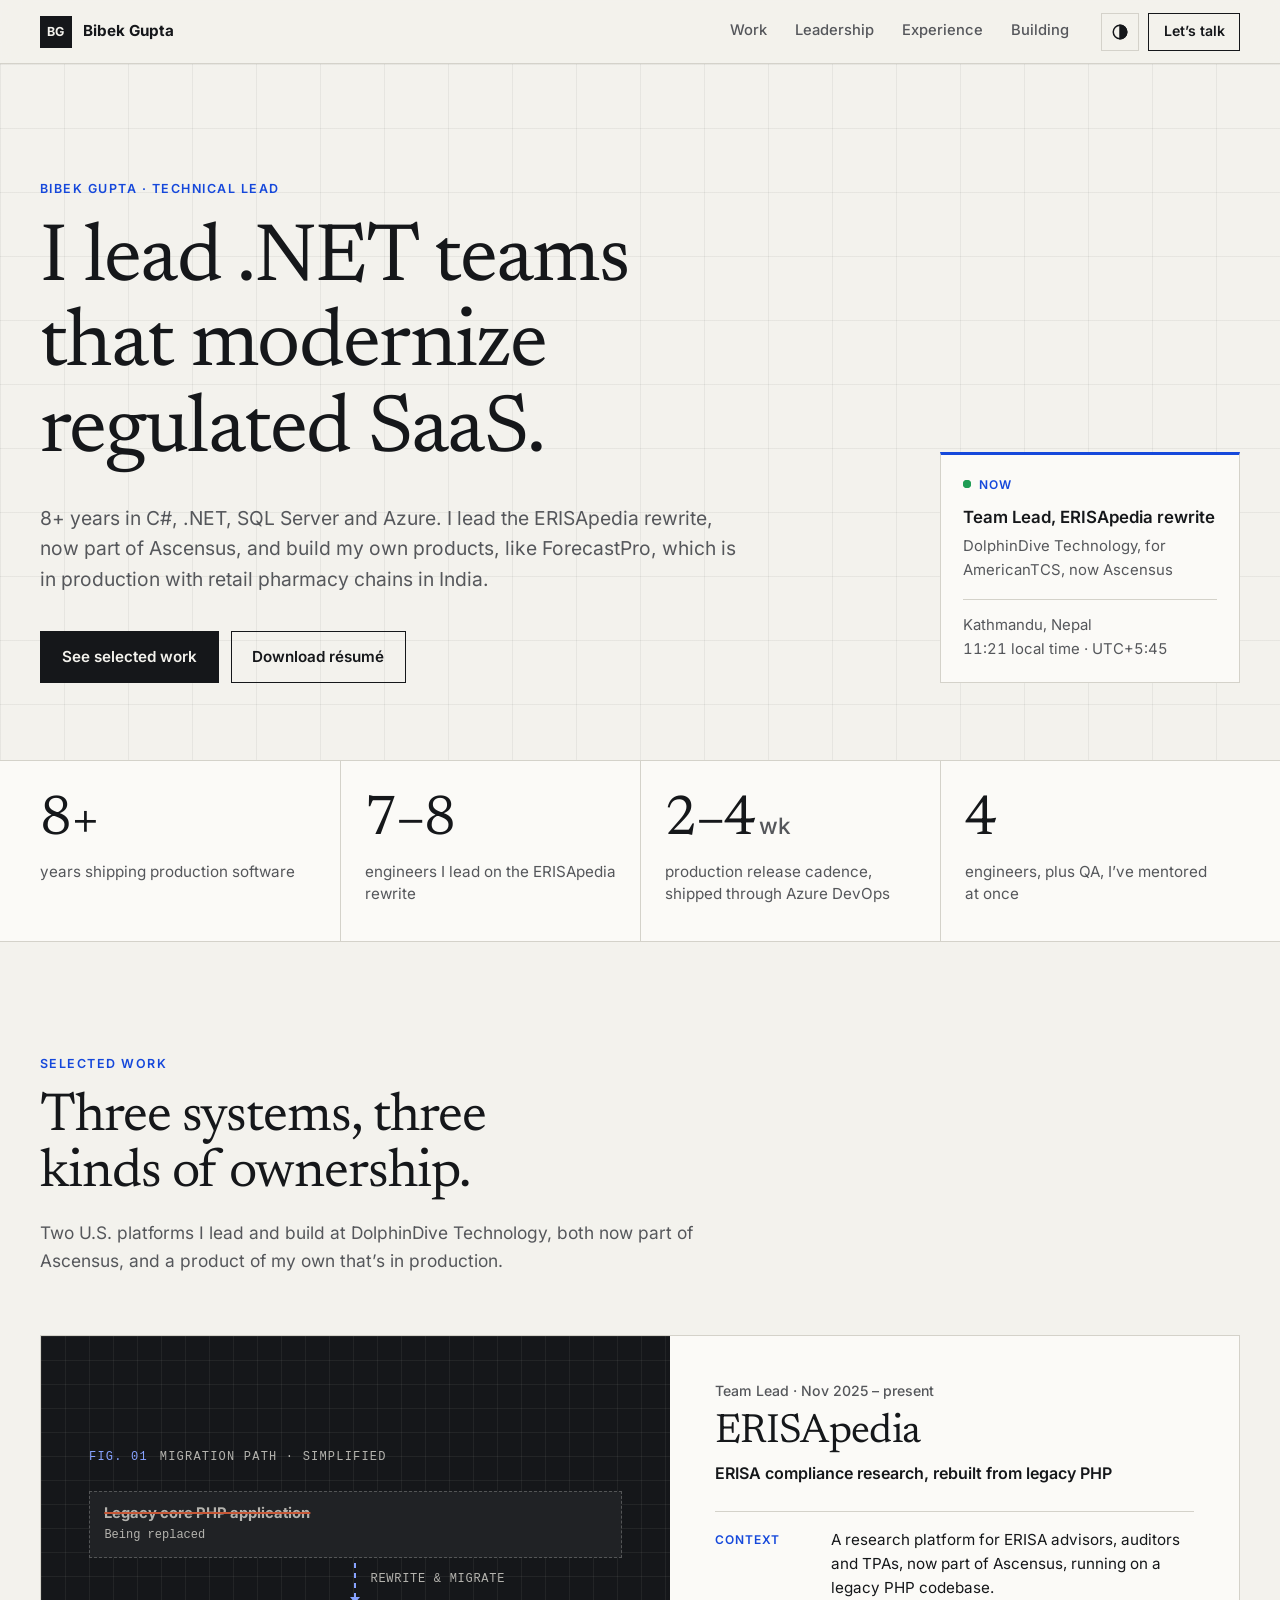
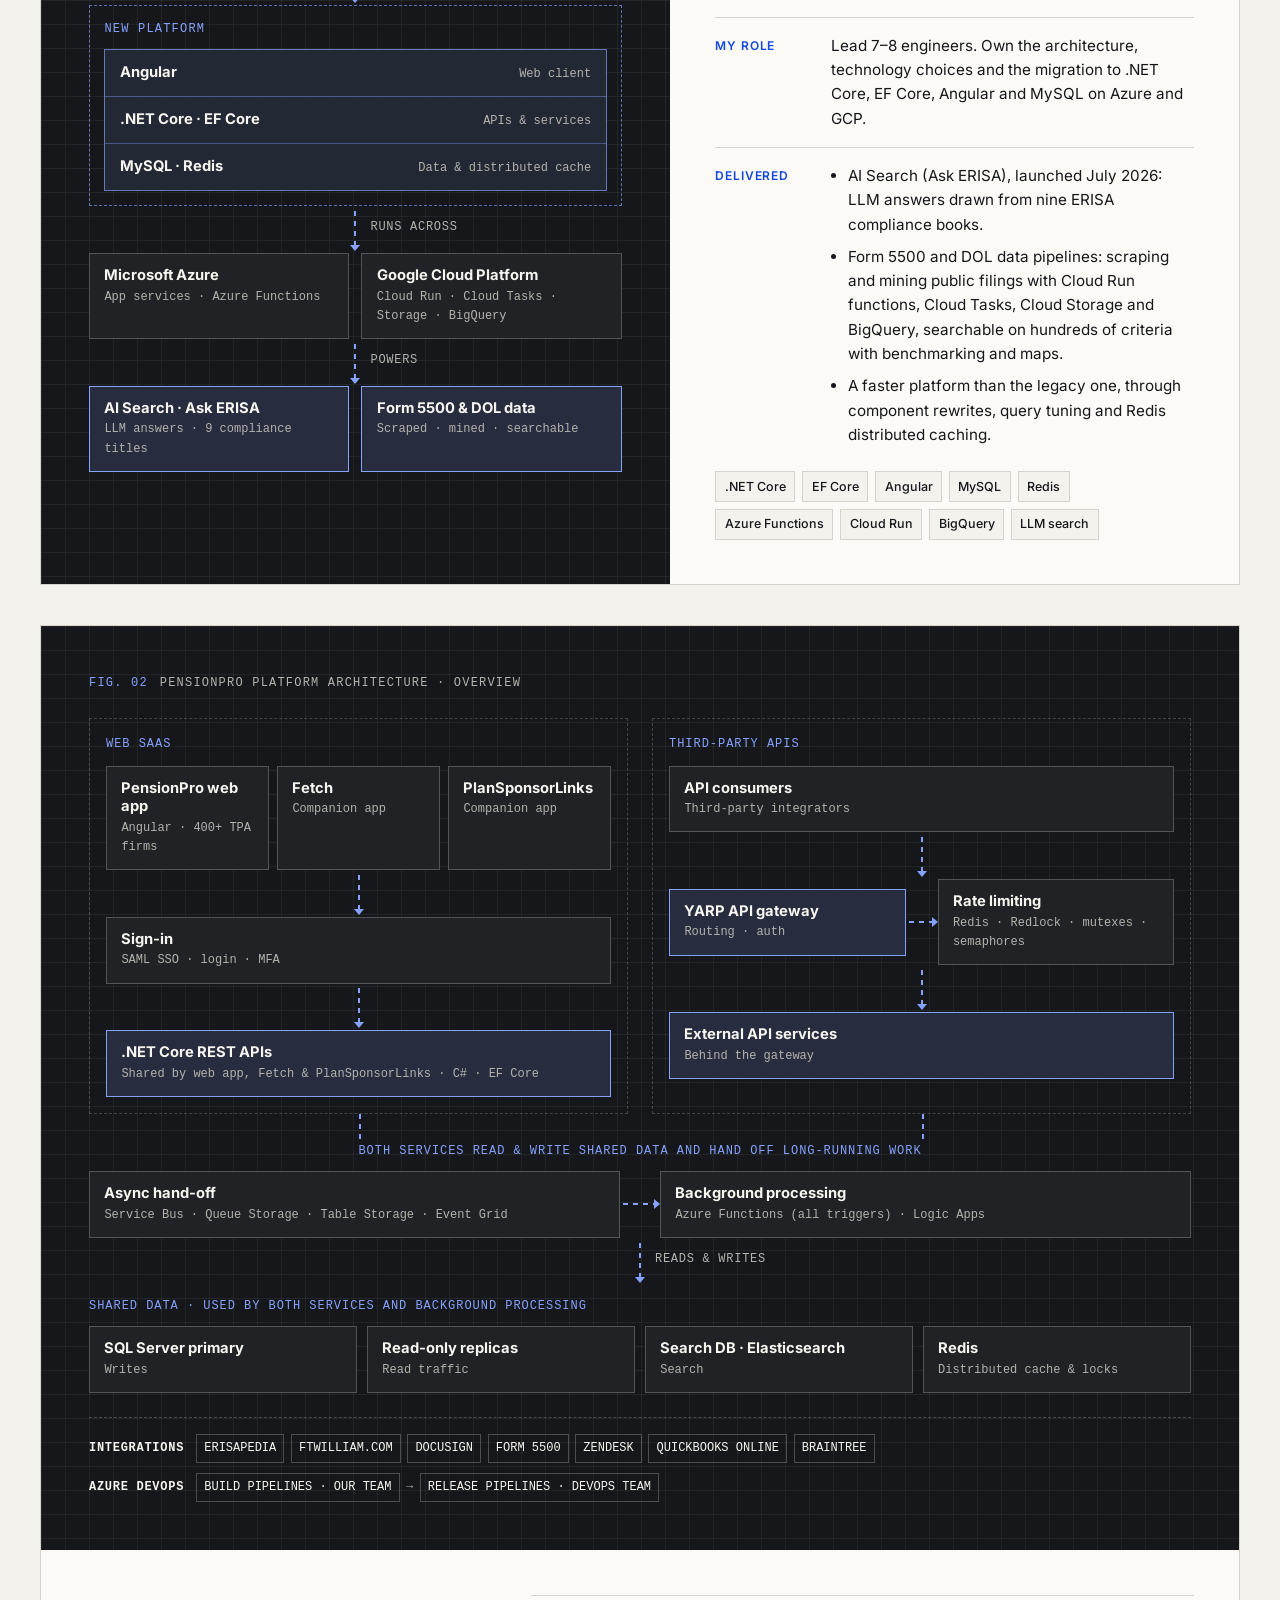
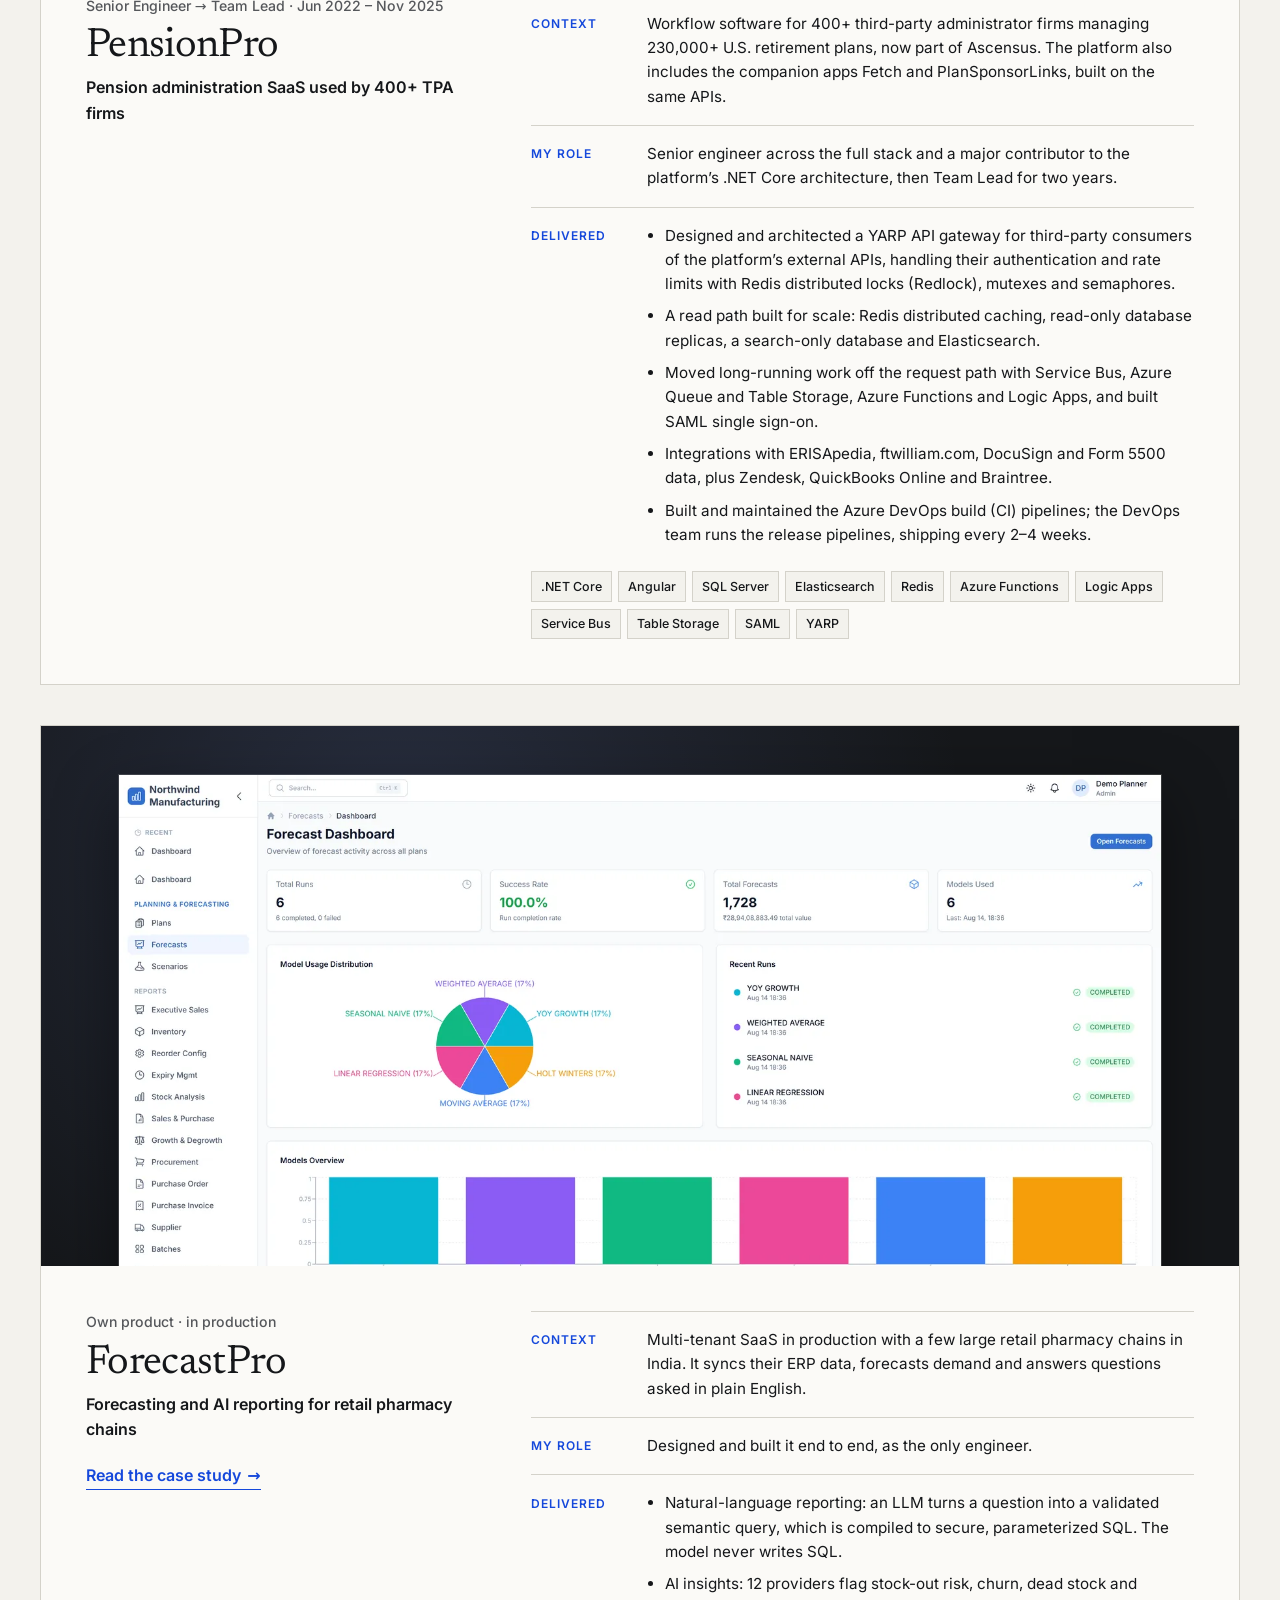
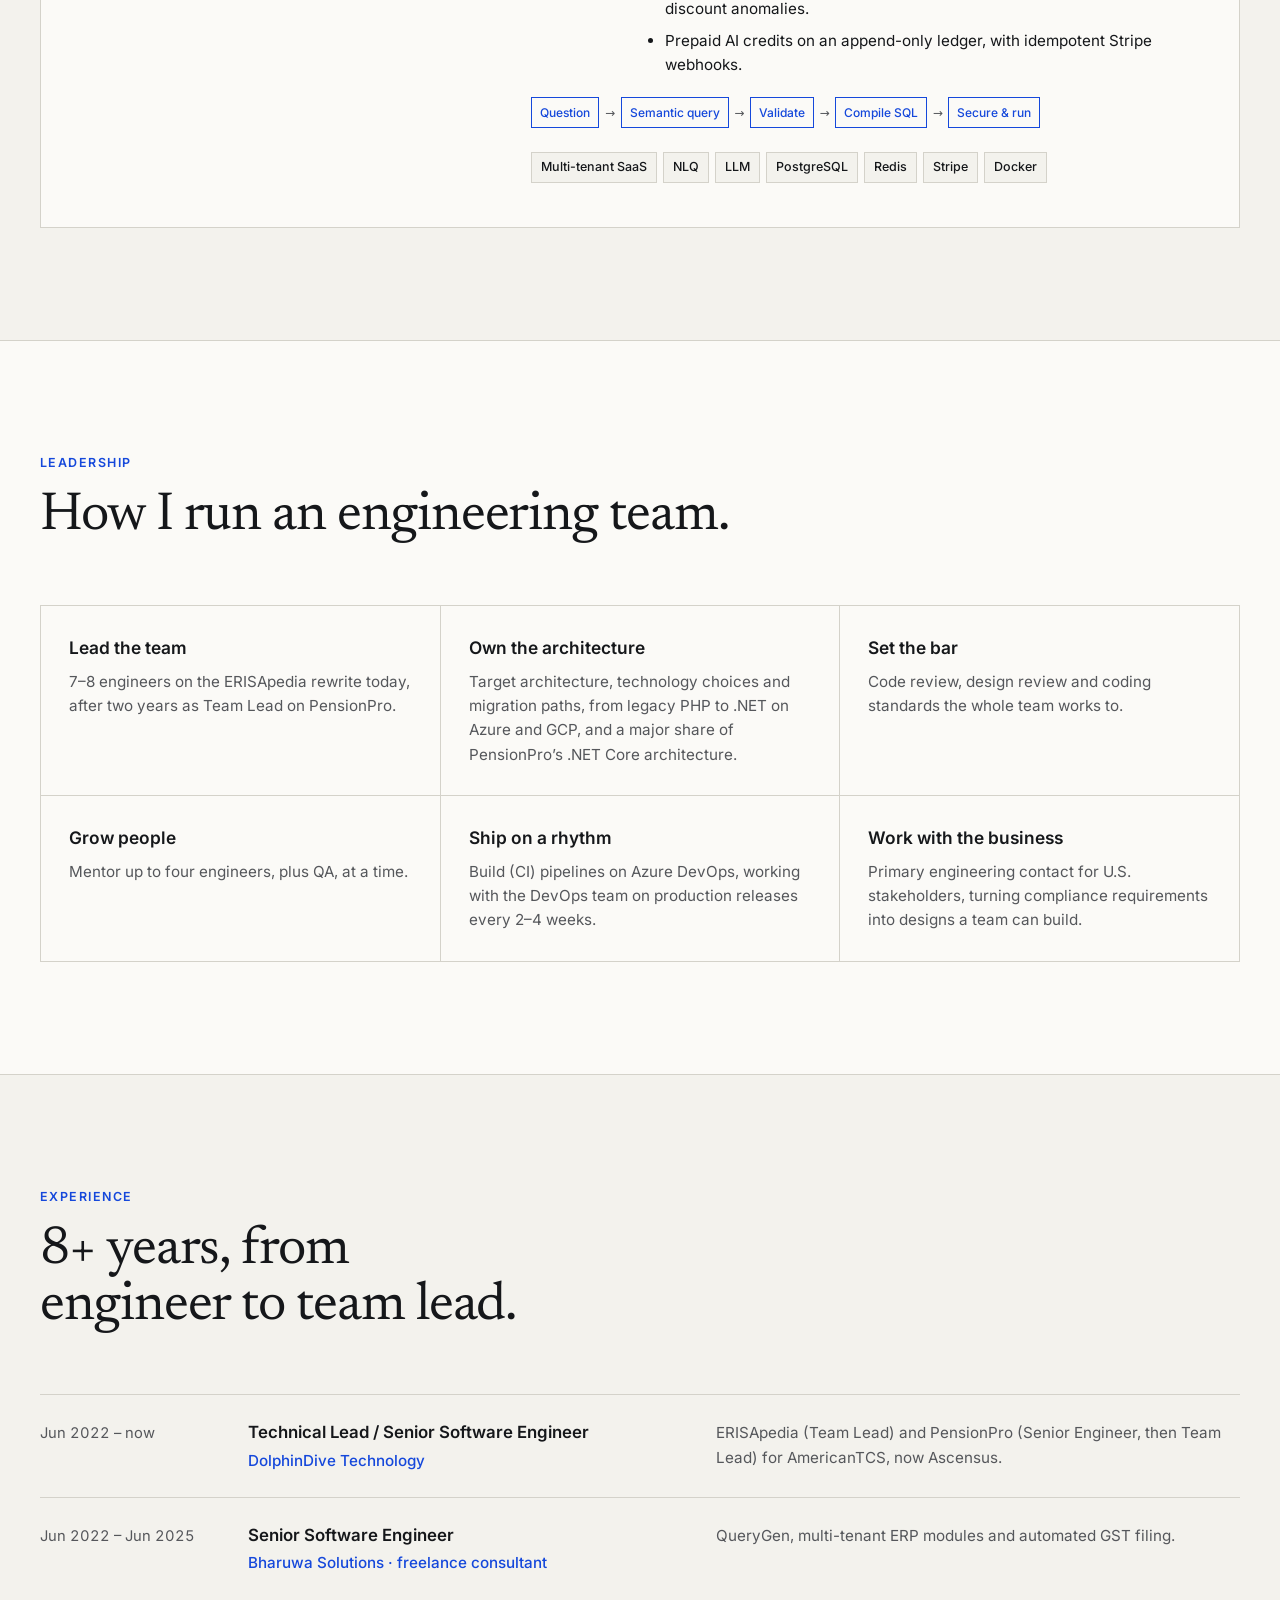
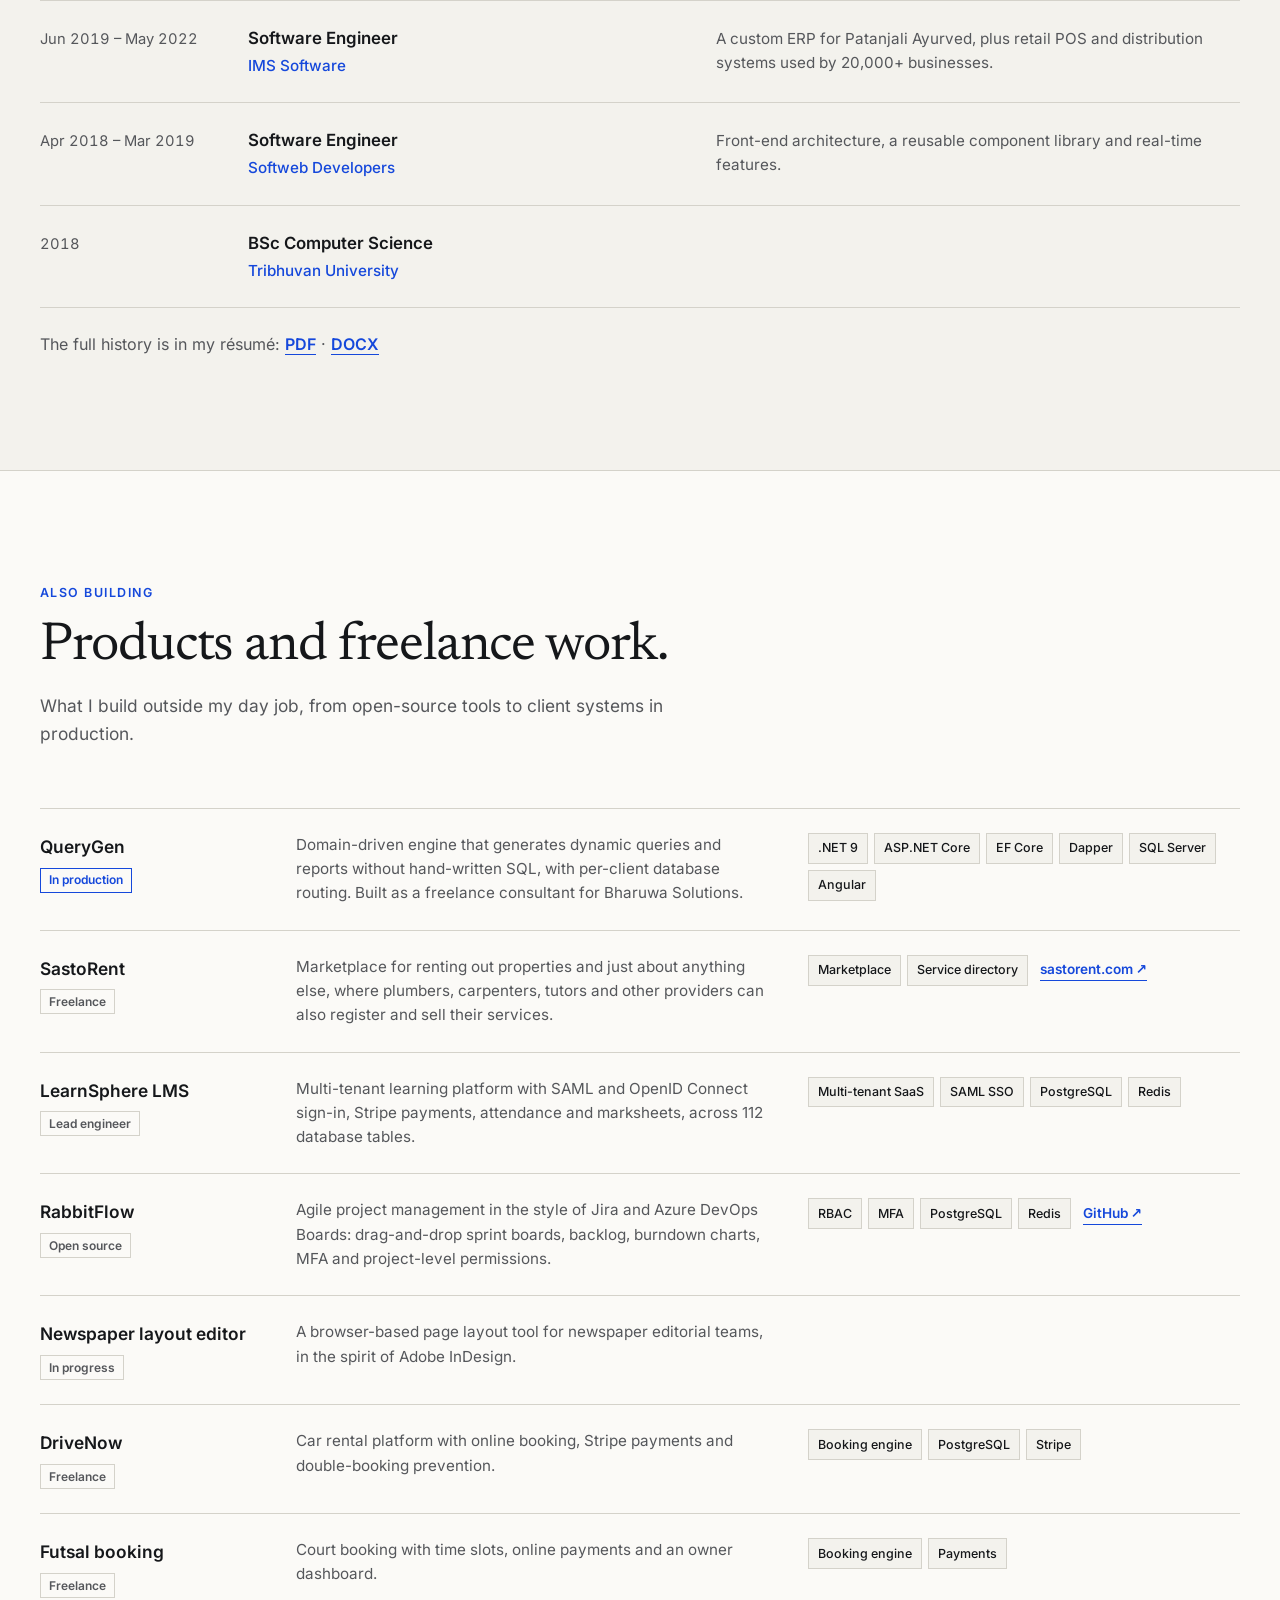
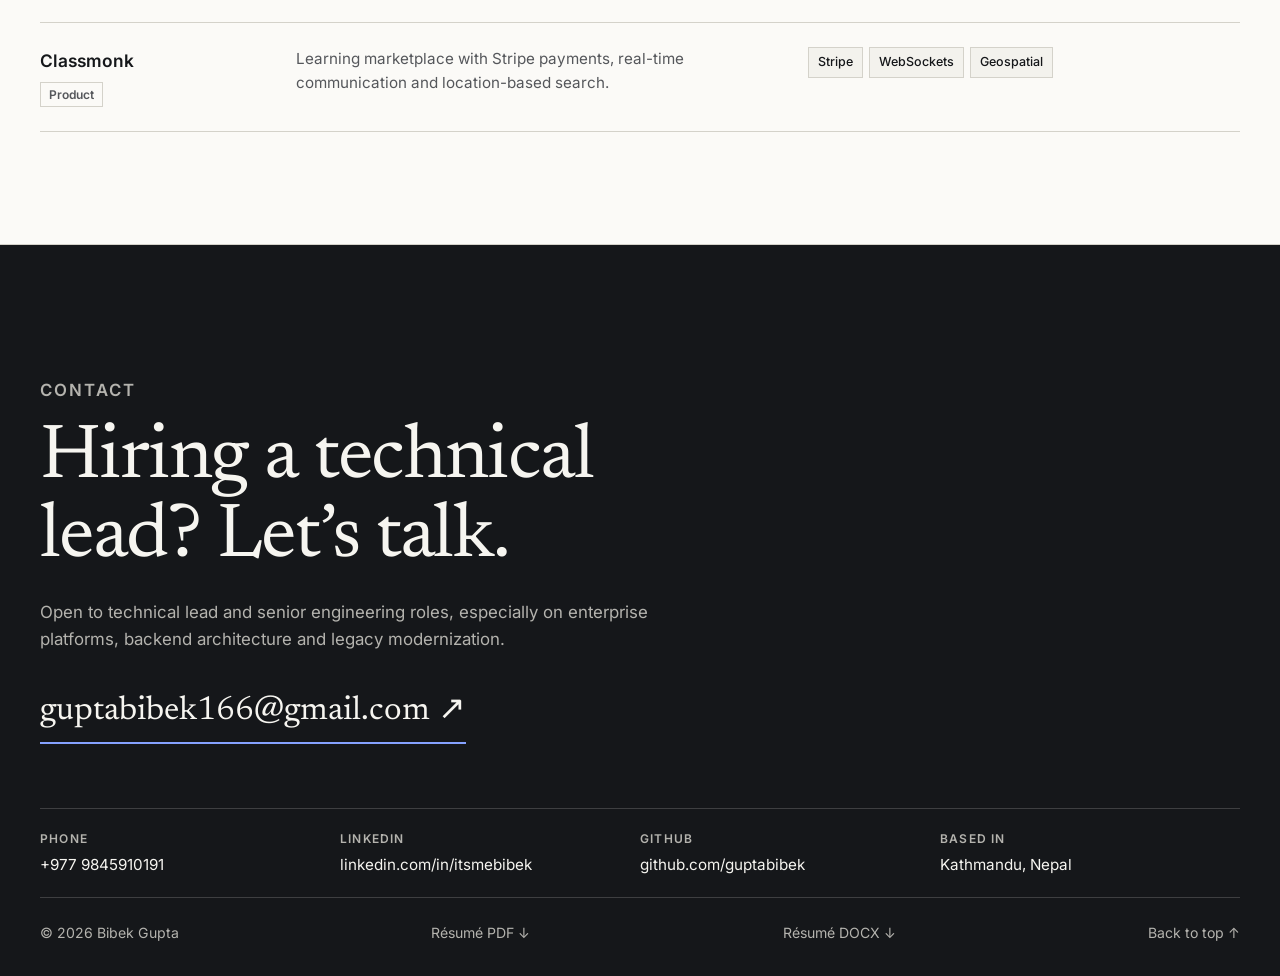
==== commit 2a8979a6: "Clarify Azure DevOps ownership and add Azure Storage services - Build (CI) pipelines are the team's " ====
--- a/index.html
+++ b/index.html
@@ -60,7 +60,7 @@
     <section class="proof" aria-label="At a glance">
       <div class="reveal"><p class="proof-value">8+</p><p class="proof-label">years shipping production software</p></div>
       <div class="reveal"><p class="proof-value">7–8</p><p class="proof-label">engineers I lead on the ERISApedia rewrite</p></div>
-      <div class="reveal"><p class="proof-value">2–4<small>wk</small></p><p class="proof-label">release cadence on the Azure DevOps pipelines I set up</p></div>
+      <div class="reveal"><p class="proof-value">2–4<small>wk</small></p><p class="proof-label">production release cadence, shipped through Azure DevOps</p></div>
       <div class="reveal"><p class="proof-value">4</p><p class="proof-label">engineers, plus QA, I’ve mentored at once</p></div>
     </section>
 
@@ -107,7 +107,7 @@
       </article>
 
       <article class="work work-stack reveal" aria-labelledby="pensionpro-title">
-        <div class="work-media project-diagram arch" role="img" aria-label="PensionPro platform architecture, two entry paths. Web SaaS path: the PensionPro Angular web app used by 400+ TPA firms and the companion apps Fetch and PlanSponsorLinks sign in with SAML SSO or a login with MFA, then call the shared .NET Core REST APIs. Third-party path: API consumers call a YARP API gateway, which works with rate limiting built on Redis distributed locks (Redlock), mutexes and semaphores, and forwards to the external API services. Both the REST APIs and the external API services read and write shared data and hand long-running work to async hand-off (Service Bus, Storage queues and tables, Event Grid), which background processing on Azure Functions and Logic Apps picks up. Shared data, used by both services and background processing: SQL Server primary for writes, read-only replicas, a search database with Elasticsearch, and Redis for cache and locks. Integrations: ERISApedia, ftwilliam.com, DocuSign, Form 5500 data, Zendesk, QuickBooks Online and Braintree. Delivery through Azure DevOps pipelines.">
+        <div class="work-media project-diagram arch" role="img" aria-label="PensionPro platform architecture, two entry paths. Web SaaS path: the PensionPro Angular web app used by 400+ TPA firms and the companion apps Fetch and PlanSponsorLinks sign in with SAML SSO or a login with MFA, then call the shared .NET Core REST APIs. Third-party path: API consumers call a YARP API gateway, which works with rate limiting built on Redis distributed locks (Redlock), mutexes and semaphores, and forwards to the external API services. Both the REST APIs and the external API services read and write shared data and hand long-running work to async hand-off (Service Bus, Azure Queue Storage, Azure Table Storage, Event Grid), which background processing on Azure Functions and Logic Apps picks up. Shared data, used by both services and background processing: SQL Server primary for writes, read-only replicas, a search database with Elasticsearch, and Redis for cache and locks. Integrations: ERISApedia, ftwilliam.com, DocuSign, Form 5500 data, Zendesk, QuickBooks Online and Braintree. Delivery: build pipelines by the engineering team, release pipelines by the DevOps team, on Azure DevOps.">
           <div class="diagram" aria-hidden="true">
             <p class="diagram-caption"><span>Fig. 02</span>PensionPro platform architecture · overview</p>
             <div class="lanes2">
@@ -139,7 +139,7 @@
             <div class="merge" aria-hidden="true"><span></span><span></span></div>
             <p class="arch-label merge-label">Both services read &amp; write shared data and hand off long-running work</p>
             <div class="async-row">
-              <div class="node"><b>Async hand-off</b><small>Service Bus · Storage queues &amp; tables · Event Grid</small></div>
+              <div class="node"><b>Async hand-off</b><small>Service Bus · Queue Storage · Table Storage · Event Grid</small></div>
               <div class="flow-x"></div>
               <div class="node"><b>Background processing</b><small>Azure Functions (all triggers) · Logic Apps</small></div>
             </div>
@@ -152,7 +152,7 @@
               <div class="node"><b>Redis</b><small>Distributed cache &amp; locks</small></div>
             </div>
             <div class="pipeline"><b>Integrations</b><i>ERISApedia</i><i>ftwilliam.com</i><i>DocuSign</i><i>Form 5500</i><i>Zendesk</i><i>QuickBooks Online</i><i>Braintree</i></div>
-            <div class="pipeline"><b>Azure DevOps</b><i>Build</i>→<i>Release</i>→<i>Promote</i>→<i>Gate</i></div>
+            <div class="pipeline"><b>Azure DevOps</b><i>Build pipelines · our team</i>→<i>Release pipelines · DevOps team</i></div>
           </div>
         </div>
         <div class="work-copy">
@@ -165,9 +165,9 @@
           <dl class="facts">
             <div><dt>Context</dt><dd>Workflow software for 400+ third-party administrator firms managing 230,000+ U.S. retirement plans, now part of Ascensus. The platform also includes the companion apps Fetch and PlanSponsorLinks, built on the same APIs.</dd></div>
             <div><dt>My role</dt><dd>Senior engineer across the full stack and a major contributor to the platform’s .NET Core architecture, then Team Lead for two years.</dd></div>
-            <div><dt>Delivered</dt><dd><ul><li>Designed and architected a YARP API gateway for third-party consumers of the platform’s external APIs, handling their authentication and rate limits with Redis distributed locks (Redlock), mutexes and semaphores.</li><li>A read path built for scale: Redis distributed caching, read-only database replicas, a search-only database and Elasticsearch.</li><li>Moved long-running work off the request path with Service Bus, Azure Functions and Logic Apps, and built SAML single sign-on.</li><li>Integrations with ERISApedia, ftwilliam.com, DocuSign and Form 5500 data, plus Zendesk, QuickBooks Online and Braintree.</li><li>CI/CD on Azure DevOps with environment promotion and deployment gates, releasing every 2–4 weeks.</li></ul></dd></div>
+            <div><dt>Delivered</dt><dd><ul><li>Designed and architected a YARP API gateway for third-party consumers of the platform’s external APIs, handling their authentication and rate limits with Redis distributed locks (Redlock), mutexes and semaphores.</li><li>A read path built for scale: Redis distributed caching, read-only database replicas, a search-only database and Elasticsearch.</li><li>Moved long-running work off the request path with Service Bus, Azure Queue and Table Storage, Azure Functions and Logic Apps, and built SAML single sign-on.</li><li>Integrations with ERISApedia, ftwilliam.com, DocuSign and Form 5500 data, plus Zendesk, QuickBooks Online and Braintree.</li><li>Built and maintained the Azure DevOps build (CI) pipelines; the DevOps team runs the release pipelines, shipping every 2–4 weeks.</li></ul></dd></div>
           </dl>
-          <div class="tags"><span>.NET Core</span><span>Angular</span><span>SQL Server</span><span>Elasticsearch</span><span>Redis</span><span>Azure Functions</span><span>Logic Apps</span><span>SAML</span><span>YARP</span></div>
+          <div class="tags"><span>.NET Core</span><span>Angular</span><span>SQL Server</span><span>Elasticsearch</span><span>Redis</span><span>Azure Functions</span><span>Logic Apps</span><span>Service Bus</span><span>Table Storage</span><span>SAML</span><span>YARP</span></div>
           </div>
         </div>
       </article>
@@ -201,7 +201,7 @@
         <article class="reveal"><h3>Own the architecture</h3><p>Target architecture, technology choices and migration paths, from legacy PHP to .NET on Azure and GCP, and a major share of PensionPro’s .NET Core architecture.</p></article>
         <article class="reveal"><h3>Set the bar</h3><p>Code review, design review and coding standards the whole team works to.</p></article>
         <article class="reveal"><h3>Grow people</h3><p>Mentor up to four engineers, plus QA, at a time.</p></article>
-        <article class="reveal"><h3>Ship on a rhythm</h3><p>CI/CD on Azure DevOps with environment promotion and deployment gates, releasing every 2–4 weeks.</p></article>
+        <article class="reveal"><h3>Ship on a rhythm</h3><p>Build (CI) pipelines on Azure DevOps, working with the DevOps team on production releases every 2–4 weeks.</p></article>
         <article class="reveal"><h3>Work with the business</h3><p>Primary engineering contact for U.S. stakeholders, turning compliance requirements into designs a team can build.</p></article>
       </div>
     </section>
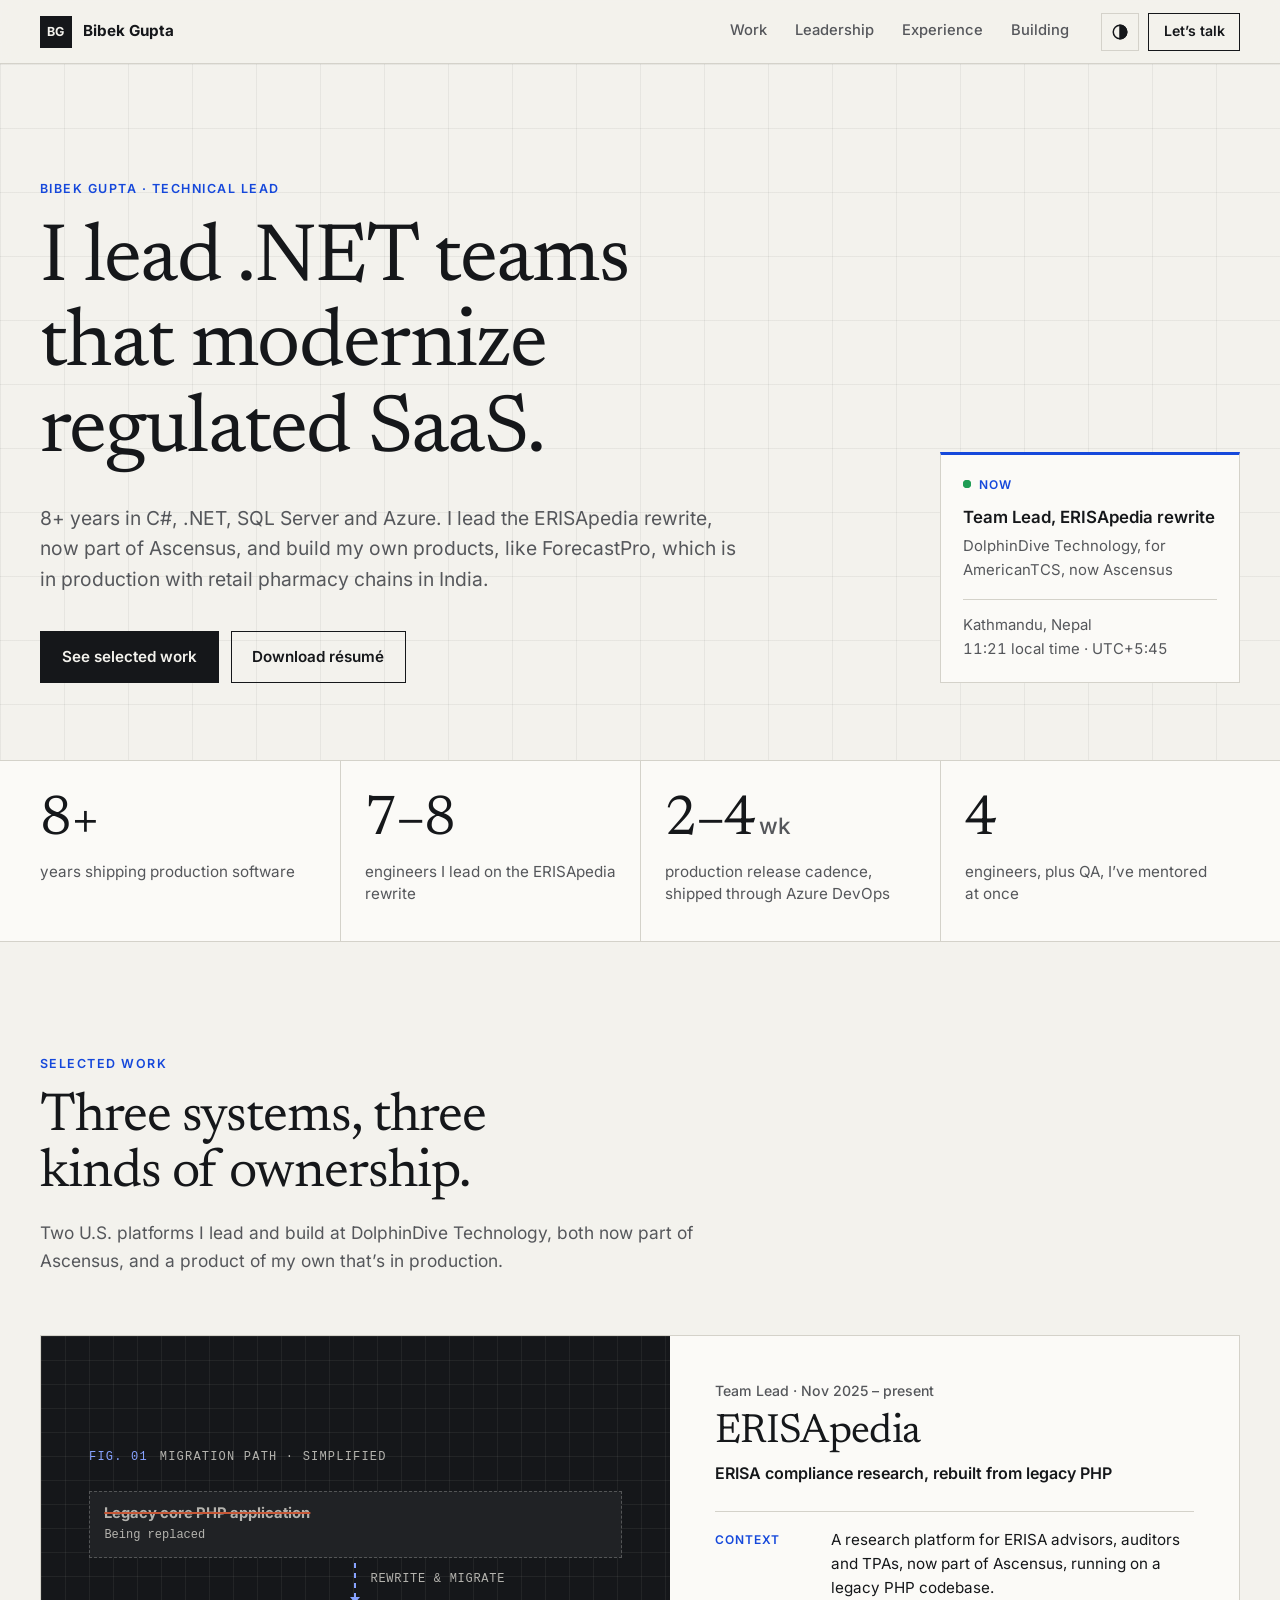
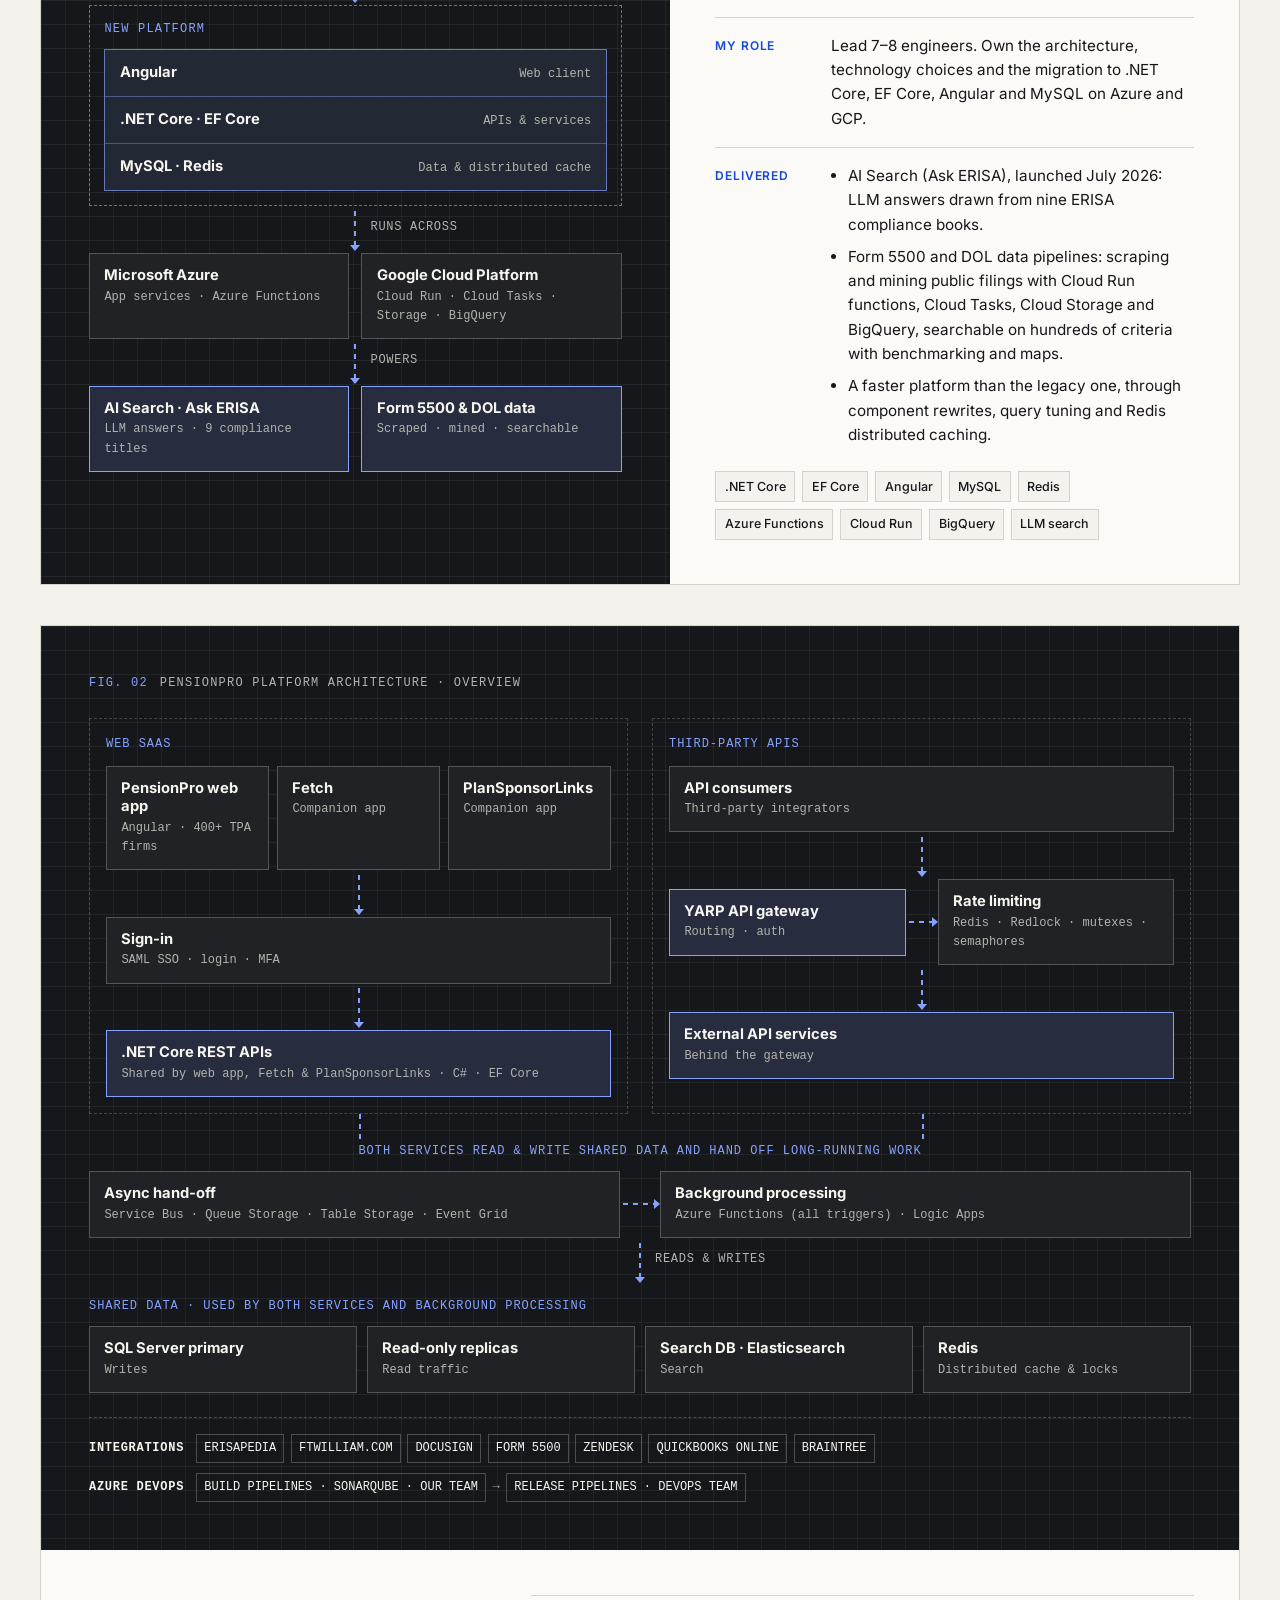
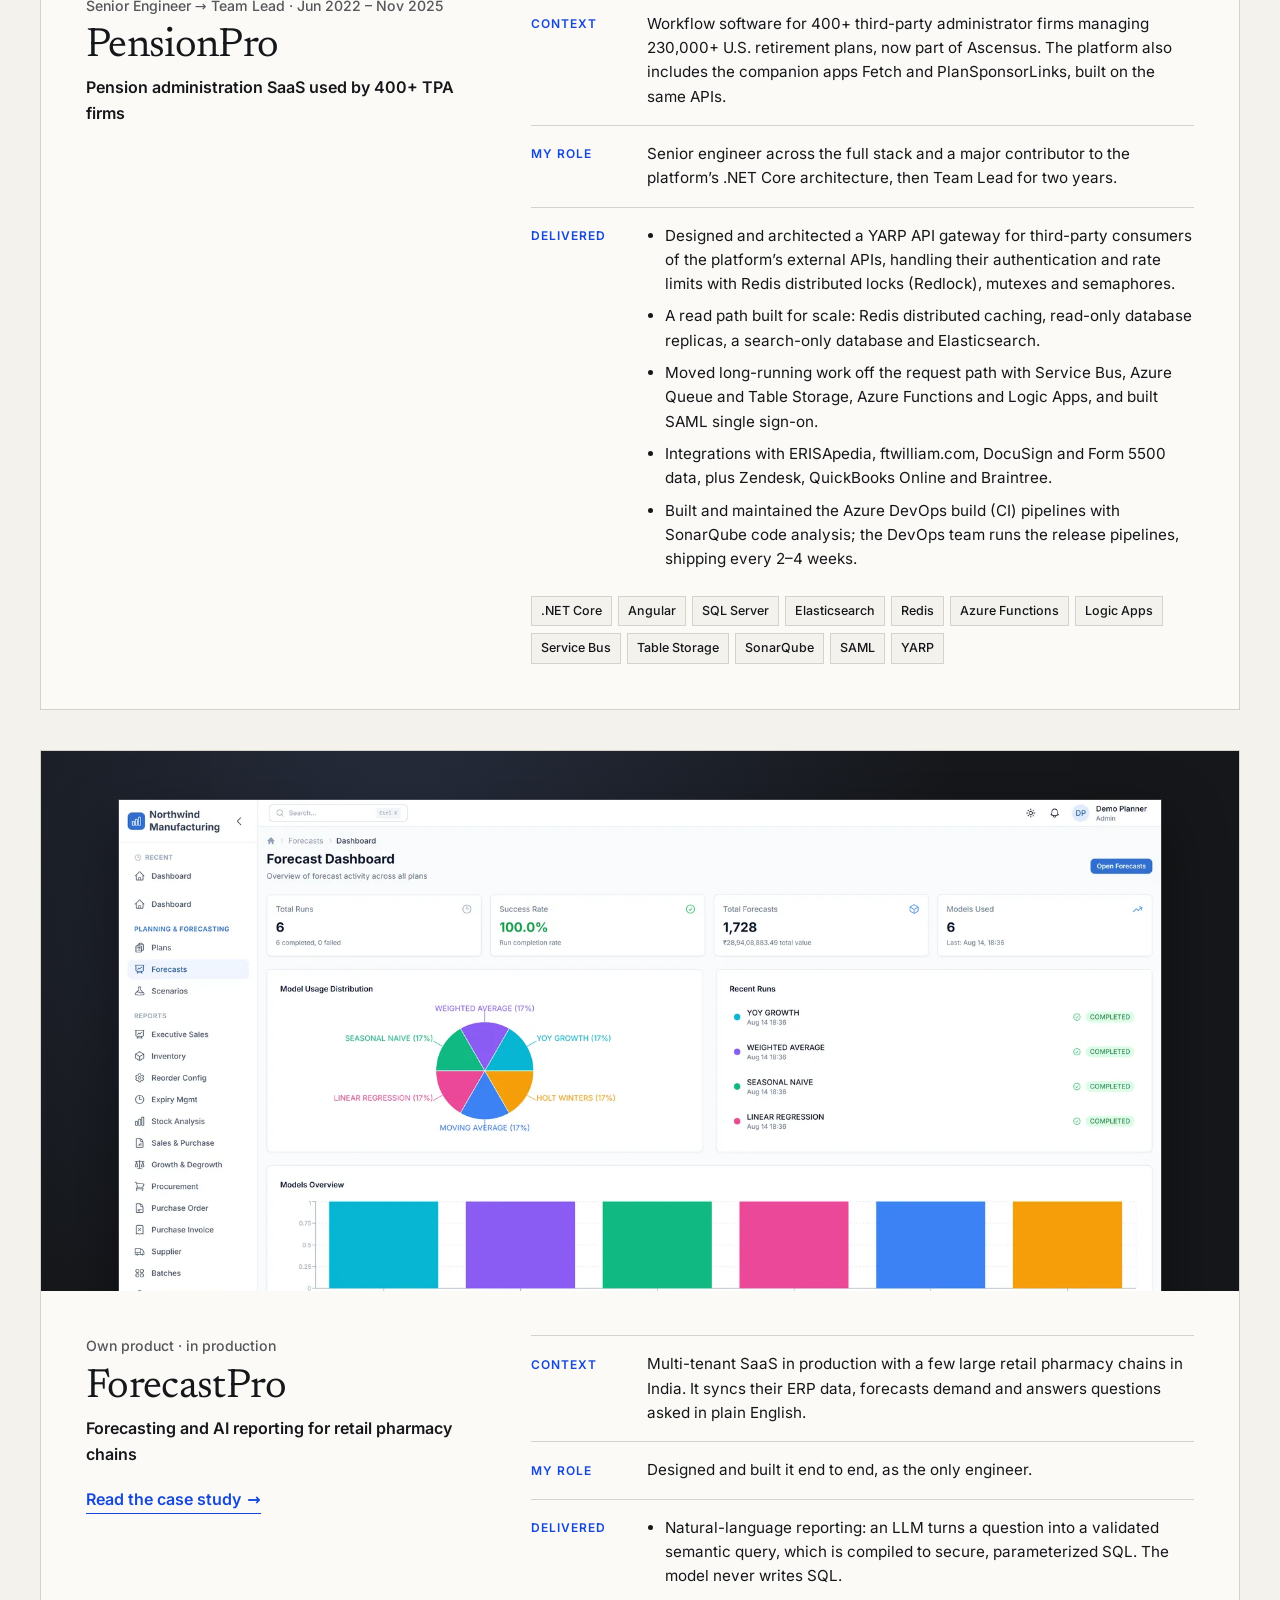
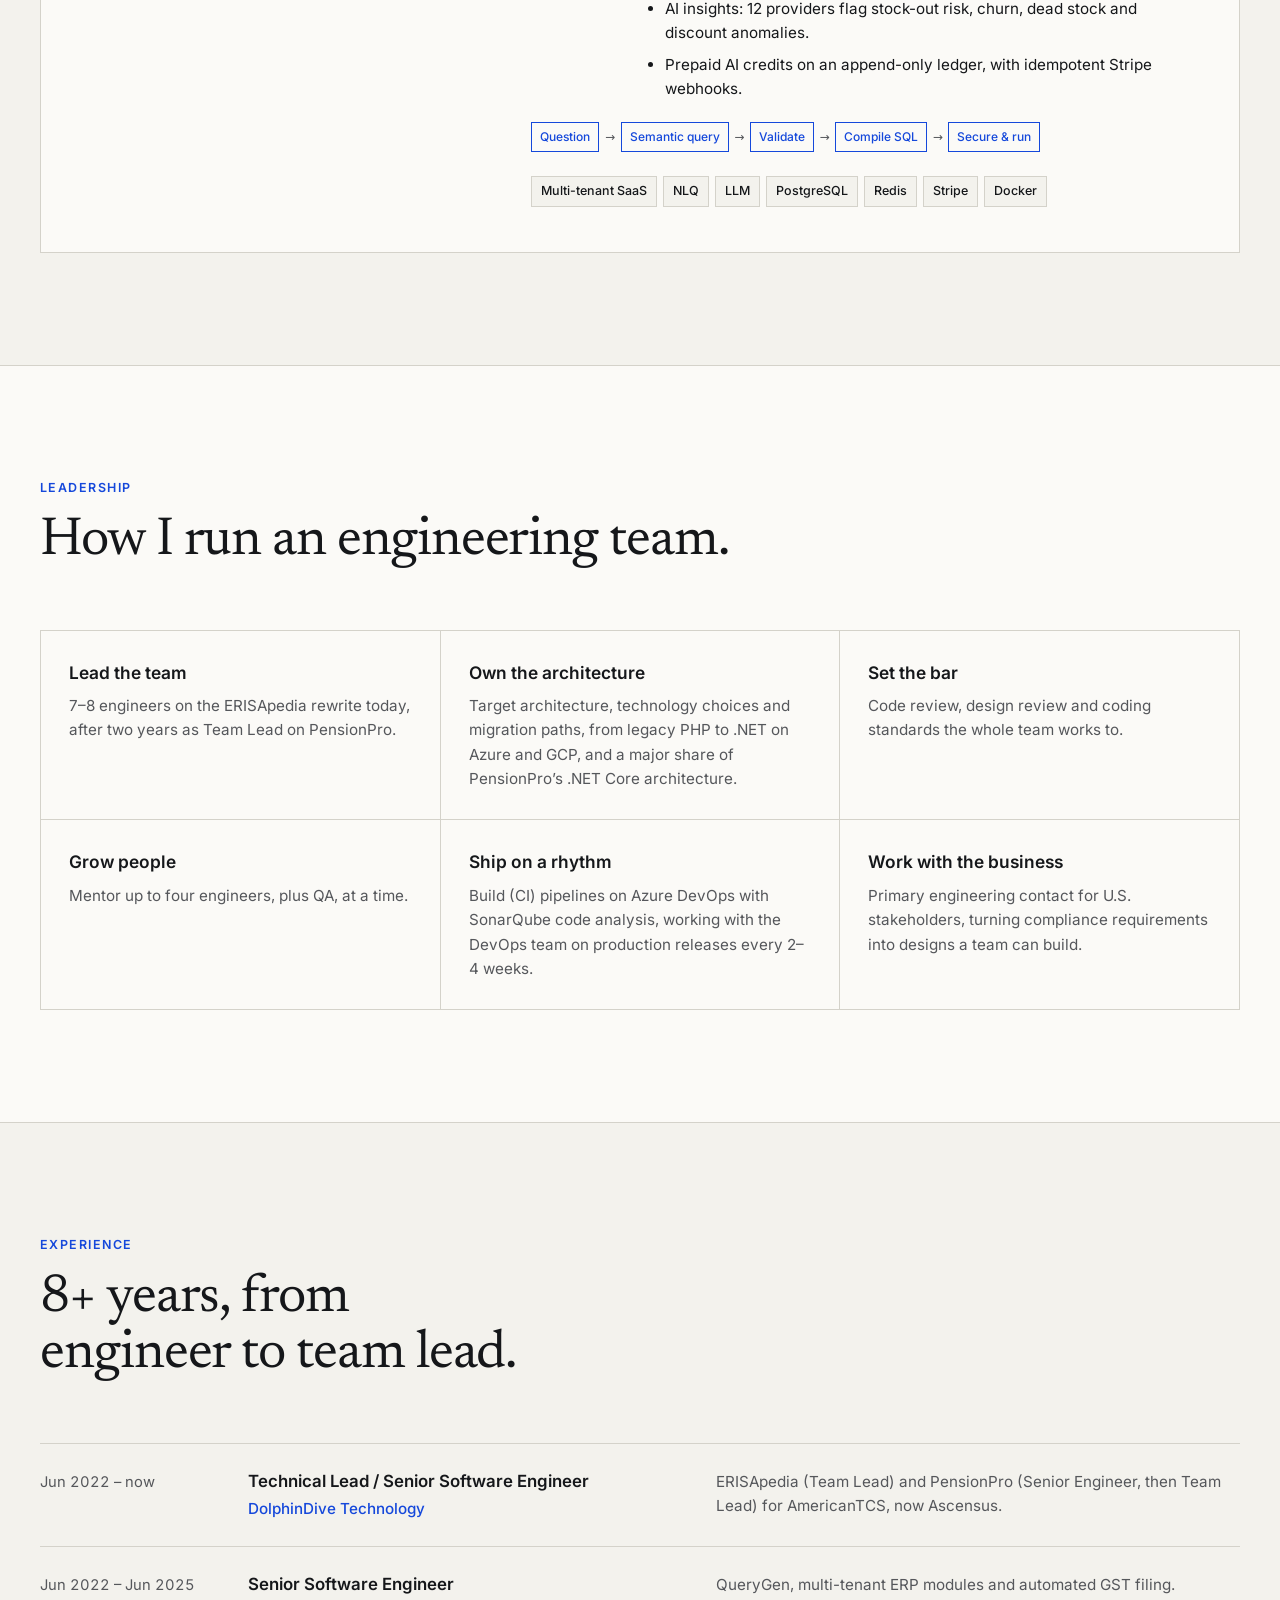
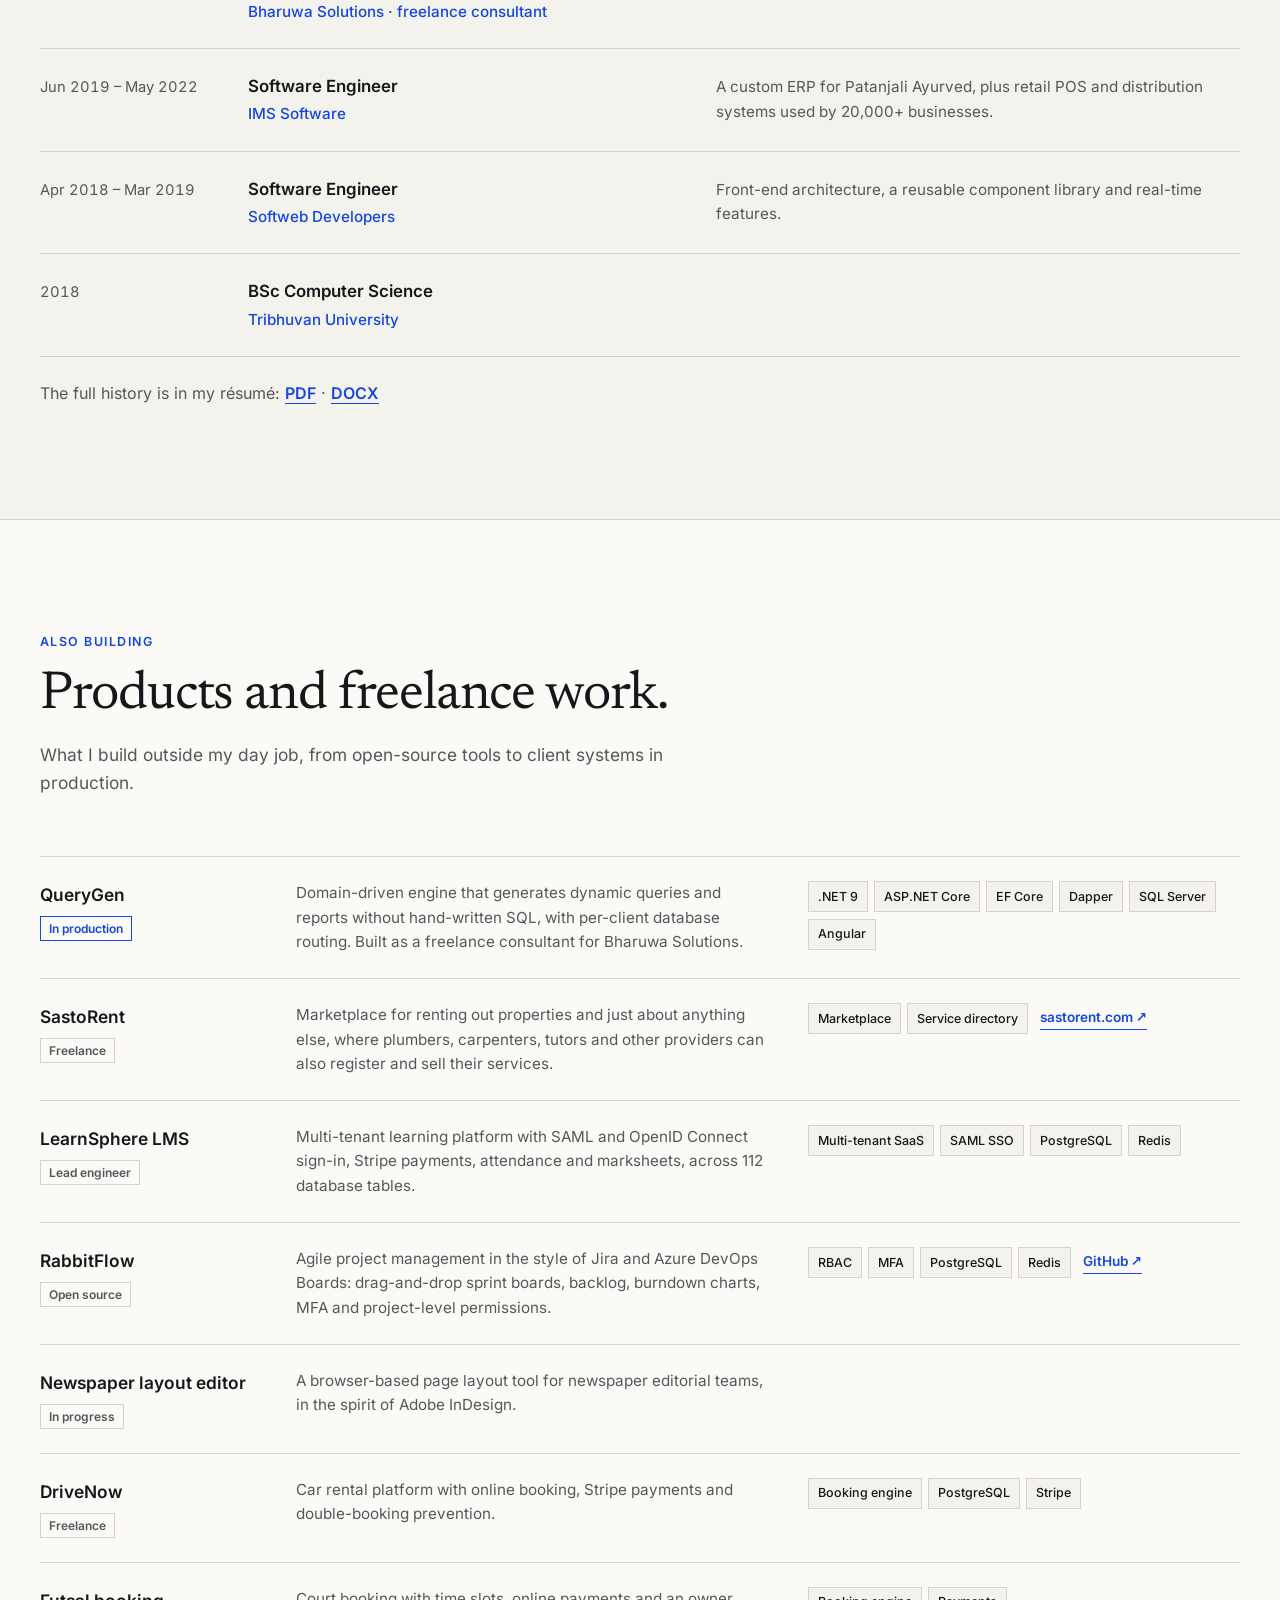
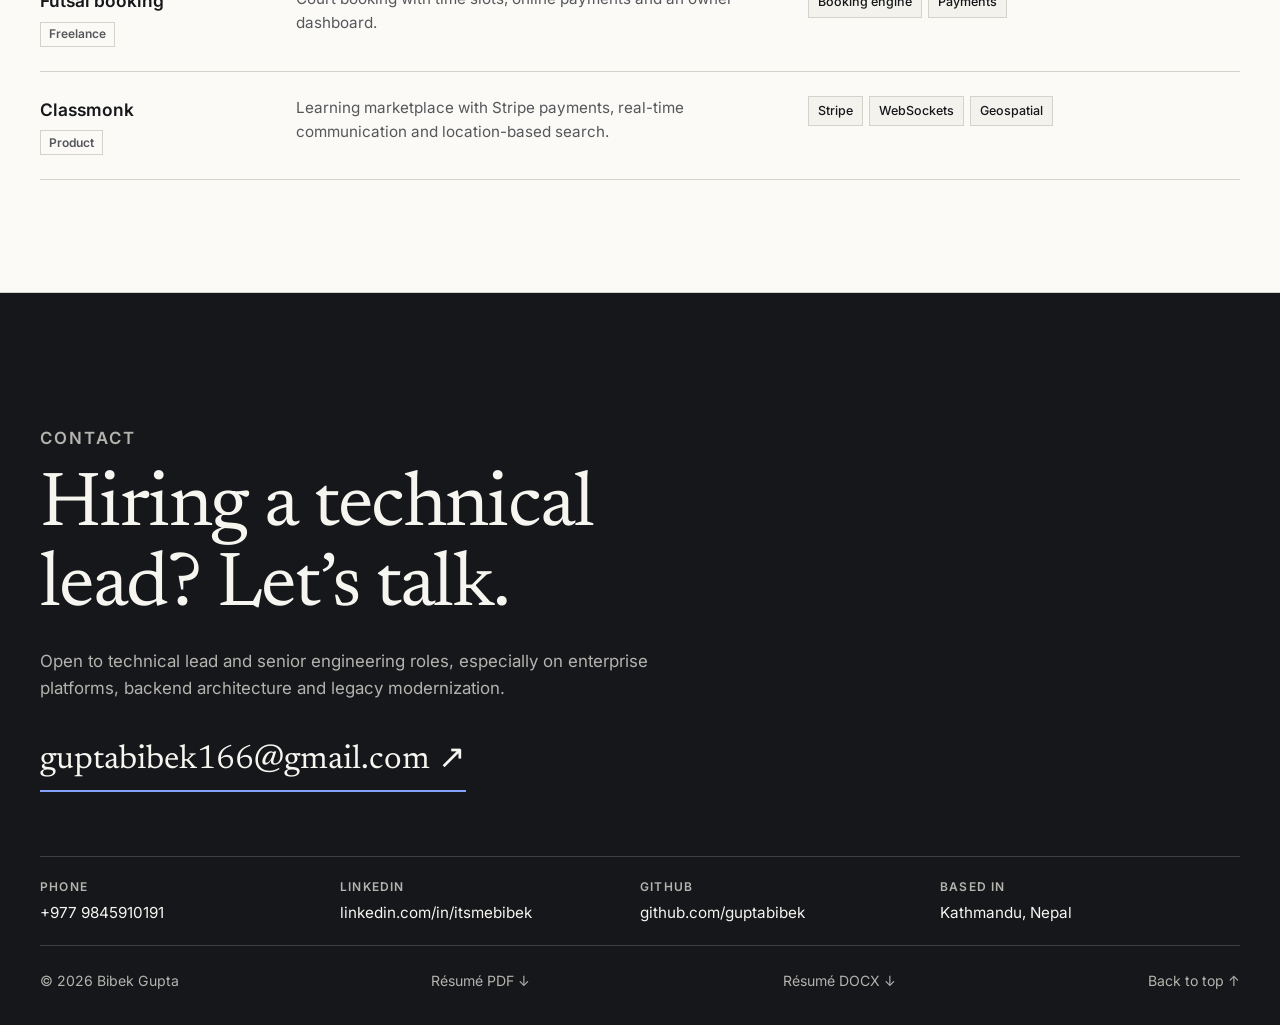
==== commit 033521de: "Add SonarQube code analysis to the build pipelines - PensionPro card, diagram, tags and leadership c" ====
--- a/index.html
+++ b/index.html
@@ -152,7 +152,7 @@
               <div class="node"><b>Redis</b><small>Distributed cache &amp; locks</small></div>
             </div>
             <div class="pipeline"><b>Integrations</b><i>ERISApedia</i><i>ftwilliam.com</i><i>DocuSign</i><i>Form 5500</i><i>Zendesk</i><i>QuickBooks Online</i><i>Braintree</i></div>
-            <div class="pipeline"><b>Azure DevOps</b><i>Build pipelines · our team</i>→<i>Release pipelines · DevOps team</i></div>
+            <div class="pipeline"><b>Azure DevOps</b><i>Build pipelines · SonarQube · our team</i>→<i>Release pipelines · DevOps team</i></div>
           </div>
         </div>
         <div class="work-copy">
@@ -165,9 +165,9 @@
           <dl class="facts">
             <div><dt>Context</dt><dd>Workflow software for 400+ third-party administrator firms managing 230,000+ U.S. retirement plans, now part of Ascensus. The platform also includes the companion apps Fetch and PlanSponsorLinks, built on the same APIs.</dd></div>
             <div><dt>My role</dt><dd>Senior engineer across the full stack and a major contributor to the platform’s .NET Core architecture, then Team Lead for two years.</dd></div>
-            <div><dt>Delivered</dt><dd><ul><li>Designed and architected a YARP API gateway for third-party consumers of the platform’s external APIs, handling their authentication and rate limits with Redis distributed locks (Redlock), mutexes and semaphores.</li><li>A read path built for scale: Redis distributed caching, read-only database replicas, a search-only database and Elasticsearch.</li><li>Moved long-running work off the request path with Service Bus, Azure Queue and Table Storage, Azure Functions and Logic Apps, and built SAML single sign-on.</li><li>Integrations with ERISApedia, ftwilliam.com, DocuSign and Form 5500 data, plus Zendesk, QuickBooks Online and Braintree.</li><li>Built and maintained the Azure DevOps build (CI) pipelines; the DevOps team runs the release pipelines, shipping every 2–4 weeks.</li></ul></dd></div>
+            <div><dt>Delivered</dt><dd><ul><li>Designed and architected a YARP API gateway for third-party consumers of the platform’s external APIs, handling their authentication and rate limits with Redis distributed locks (Redlock), mutexes and semaphores.</li><li>A read path built for scale: Redis distributed caching, read-only database replicas, a search-only database and Elasticsearch.</li><li>Moved long-running work off the request path with Service Bus, Azure Queue and Table Storage, Azure Functions and Logic Apps, and built SAML single sign-on.</li><li>Integrations with ERISApedia, ftwilliam.com, DocuSign and Form 5500 data, plus Zendesk, QuickBooks Online and Braintree.</li><li>Built and maintained the Azure DevOps build (CI) pipelines with SonarQube code analysis; the DevOps team runs the release pipelines, shipping every 2–4 weeks.</li></ul></dd></div>
           </dl>
-          <div class="tags"><span>.NET Core</span><span>Angular</span><span>SQL Server</span><span>Elasticsearch</span><span>Redis</span><span>Azure Functions</span><span>Logic Apps</span><span>Service Bus</span><span>Table Storage</span><span>SAML</span><span>YARP</span></div>
+          <div class="tags"><span>.NET Core</span><span>Angular</span><span>SQL Server</span><span>Elasticsearch</span><span>Redis</span><span>Azure Functions</span><span>Logic Apps</span><span>Service Bus</span><span>Table Storage</span><span>SonarQube</span><span>SAML</span><span>YARP</span></div>
           </div>
         </div>
       </article>
@@ -201,7 +201,7 @@
         <article class="reveal"><h3>Own the architecture</h3><p>Target architecture, technology choices and migration paths, from legacy PHP to .NET on Azure and GCP, and a major share of PensionPro’s .NET Core architecture.</p></article>
         <article class="reveal"><h3>Set the bar</h3><p>Code review, design review and coding standards the whole team works to.</p></article>
         <article class="reveal"><h3>Grow people</h3><p>Mentor up to four engineers, plus QA, at a time.</p></article>
-        <article class="reveal"><h3>Ship on a rhythm</h3><p>Build (CI) pipelines on Azure DevOps, working with the DevOps team on production releases every 2–4 weeks.</p></article>
+        <article class="reveal"><h3>Ship on a rhythm</h3><p>Build (CI) pipelines on Azure DevOps with SonarQube code analysis, working with the DevOps team on production releases every 2–4 weeks.</p></article>
         <article class="reveal"><h3>Work with the business</h3><p>Primary engineering contact for U.S. stakeholders, turning compliance requirements into designs a team can build.</p></article>
       </div>
     </section>
